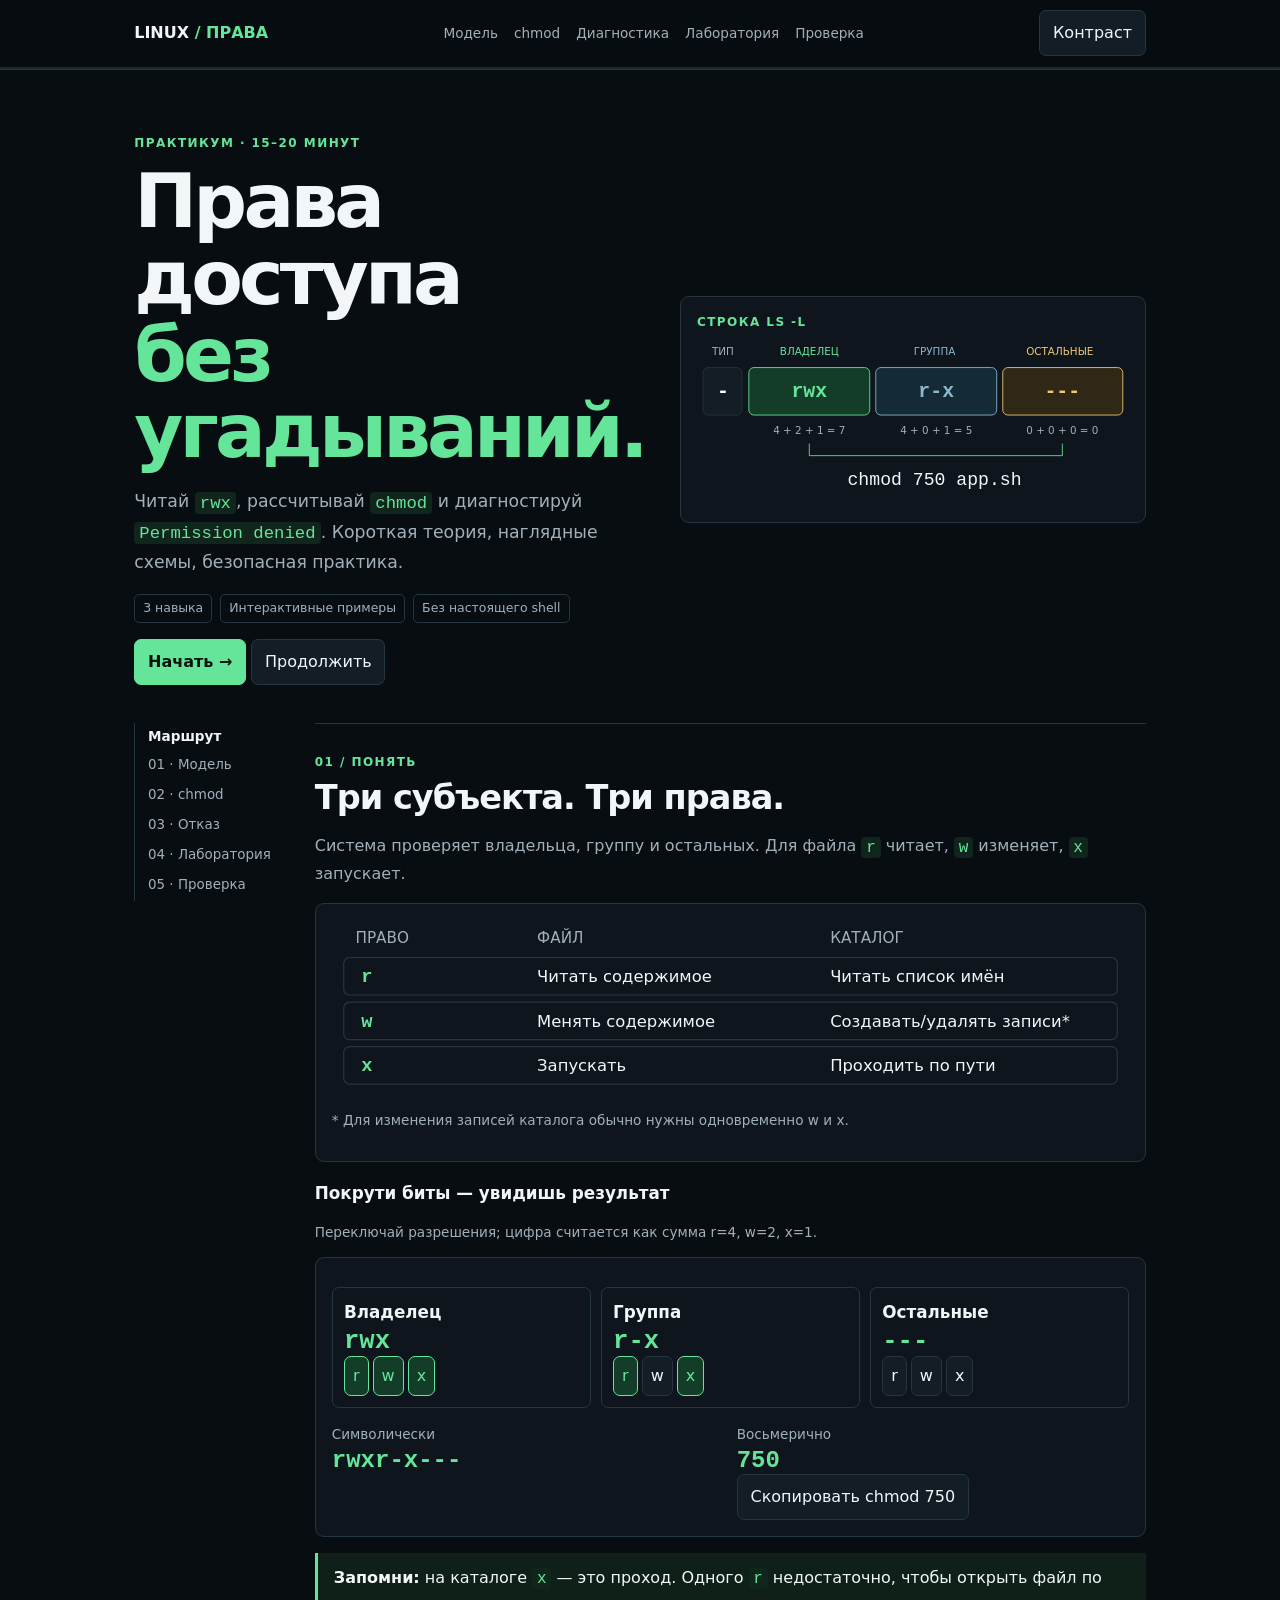
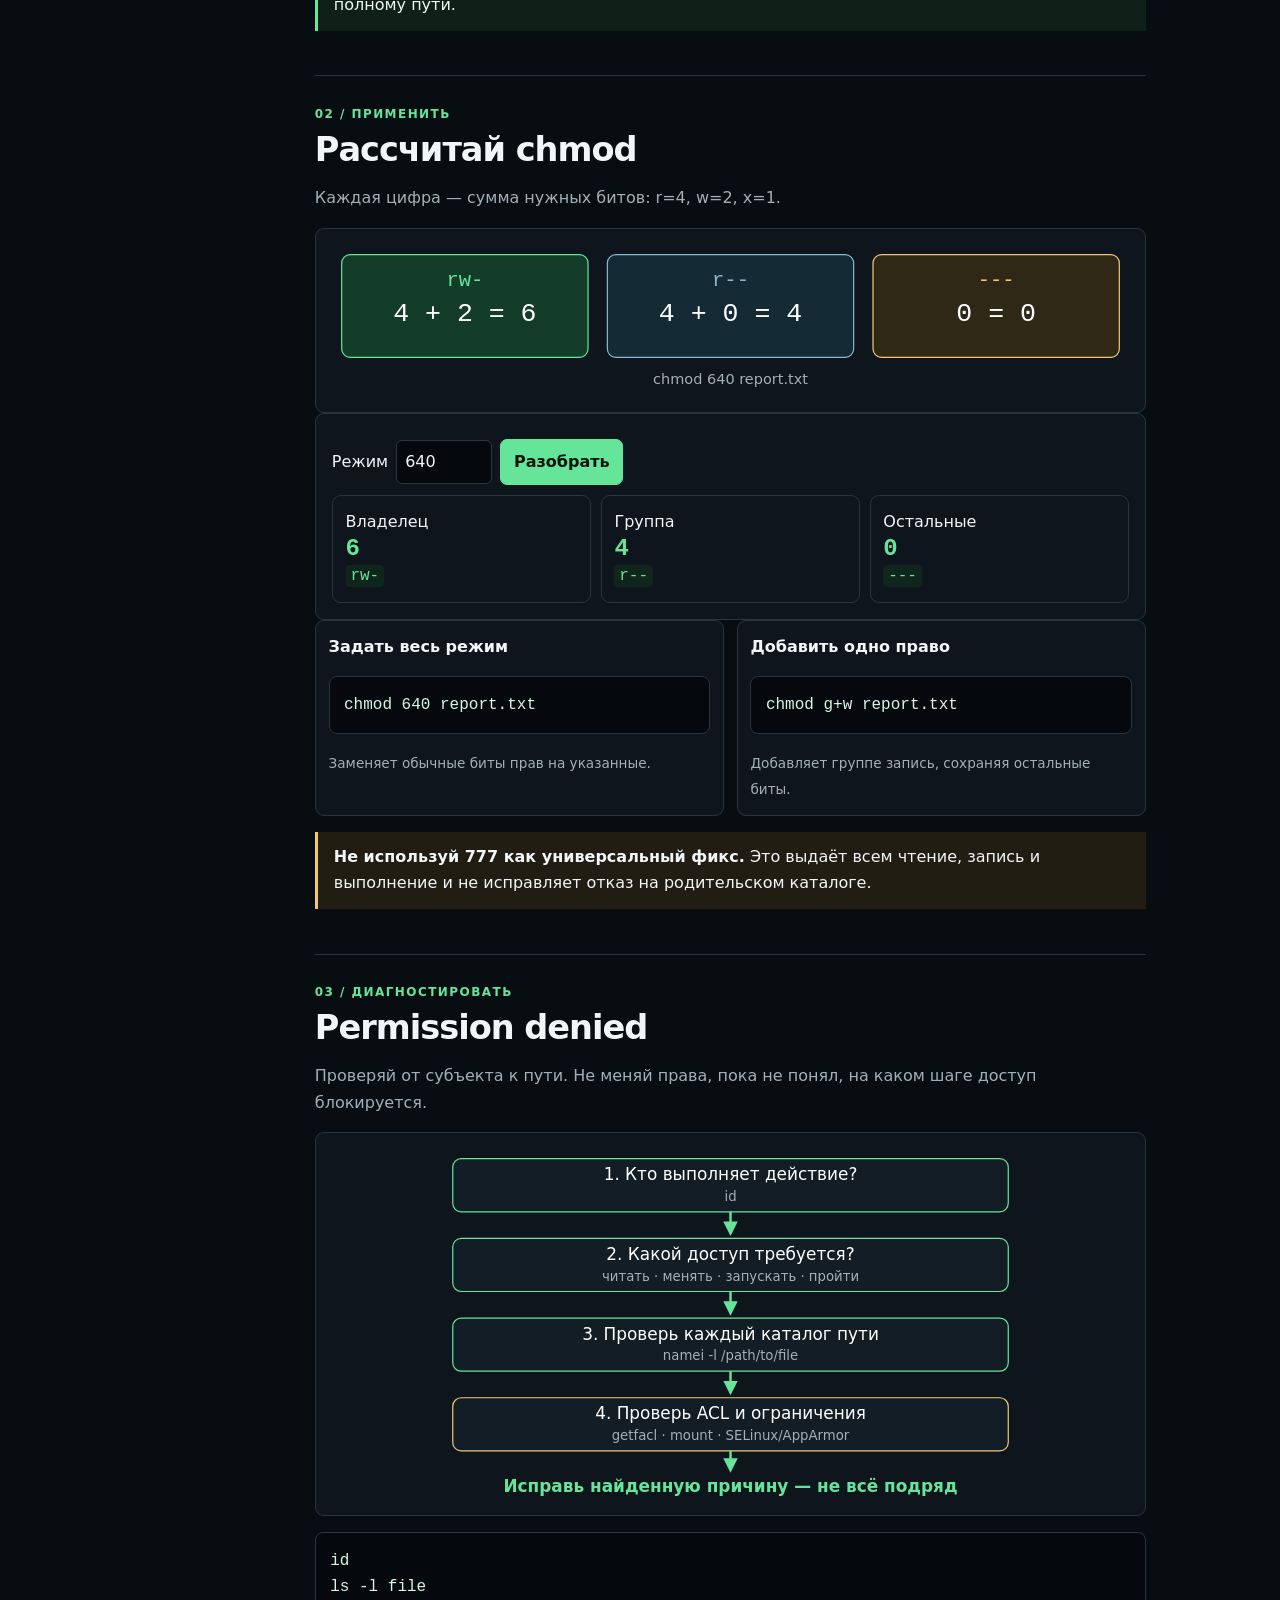
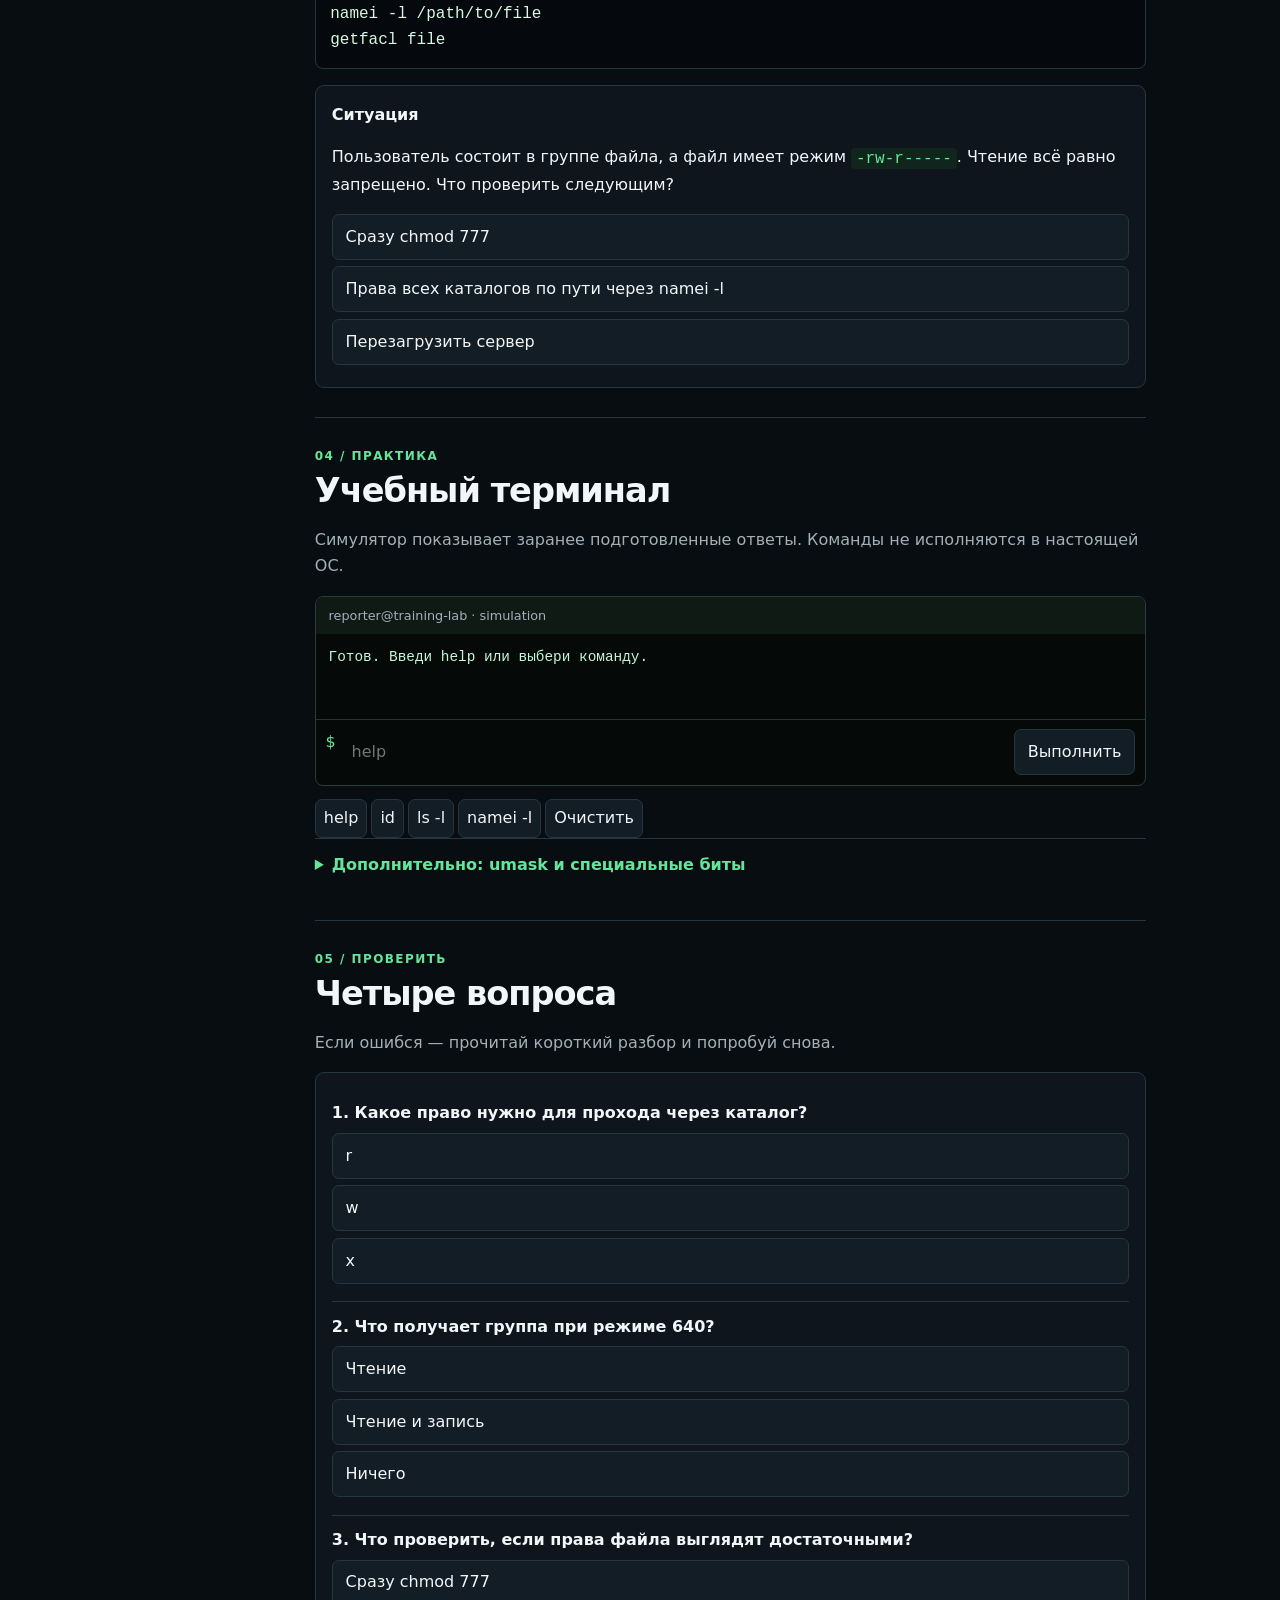
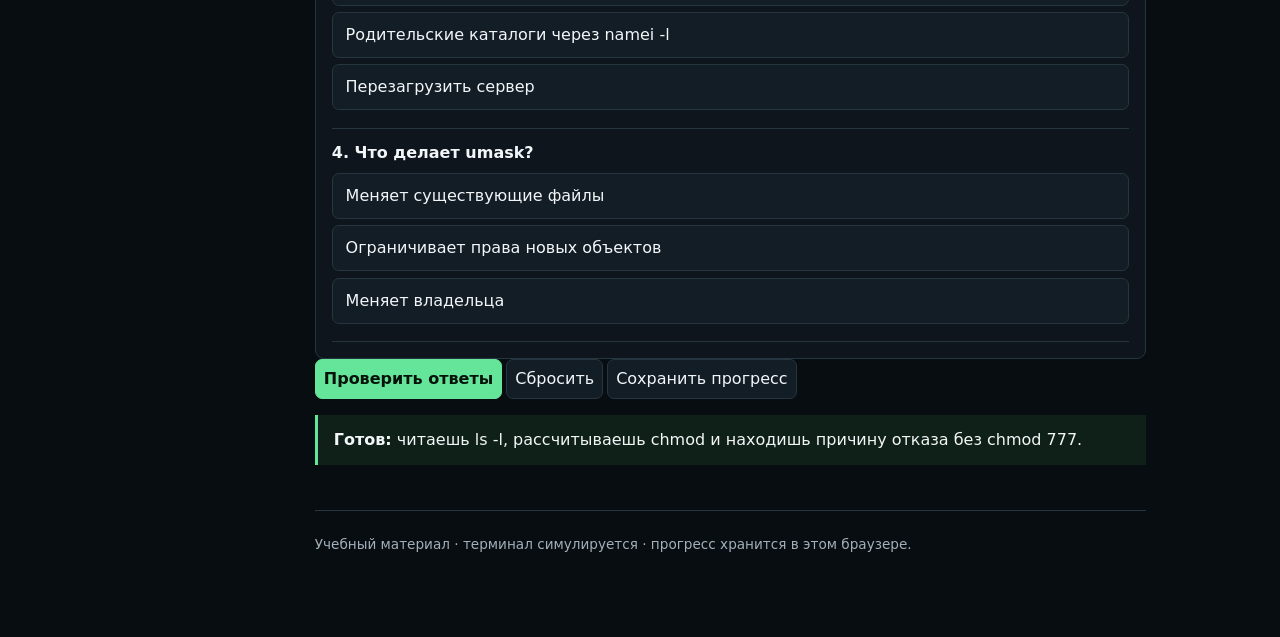
==== web-lessons/linux-permissions/index.html @ 39e47bc9 "Align quiz anchor with Pages workflow validation" ====
<!doctype html>
<html lang="ru"><head><meta charset="utf-8"><meta name="viewport" content="width=device-width,initial-scale=1"><meta name="theme-color" content="#080d12"><meta name="description" content="Короткий интерактивный практикум по правам доступа Linux."><title>Права доступа Linux — практикум</title>
<style>
:root{color-scheme:dark;--bg:#080d12;--panel:#0e151c;--panel2:#131d25;--line:#263640;--text:#f2f6f8;--muted:#a2b0b9;--green:#65e59a;--greenbg:#143d29;--blue:#8bb8ce;--amber:#f0c875;--red:#ff8b8b;--max:1050px}*{box-sizing:border-box}html{scroll-behavior:smooth;scroll-padding-top:75px}body{margin:0;background:var(--bg);color:var(--text);font:16px/1.65 system-ui,-apple-system,"Segoe UI",sans-serif}a{color:var(--green)}button,input{font:inherit}button{cursor:pointer;background:var(--panel2);border:1px solid var(--line);border-radius:7px;padding:.55rem .8rem;color:var(--text)}button:hover{border-color:var(--green)}button:focus-visible,a:focus-visible,input:focus-visible{outline:2px solid var(--green);outline-offset:3px}code,pre,.mono{font-family:ui-monospace,SFMono-Regular,Consolas,monospace}code{color:var(--green);background:#10251b;padding:.1em .3em;border-radius:4px}pre{overflow:auto;padding:.9rem;background:#05090d;border:1px solid var(--line);border-radius:8px;color:#d8f7e2}.wrap{max-width:var(--max);margin:auto;padding:0 1.2rem 4rem}header{position:sticky;top:0;z-index:5;background:#080d12ed;border-bottom:1px solid var(--line);backdrop-filter:blur(12px)}.bar{max-width:var(--max);margin:auto;padding:.65rem 1.2rem;display:flex;justify-content:space-between;align-items:center;gap:1rem}.brand{font-weight:800}.brand span,.label{color:var(--green)}nav{display:flex;gap:1rem;font-size:.85rem}nav a{text-decoration:none;color:var(--muted)}.progress{height:2px;background:#1b292f}.progress span{display:block;height:100%;width:0;background:var(--green)}.hero{padding:4rem 0 2.4rem;display:grid;grid-template-columns:1fr 1fr;gap:2.2rem;align-items:center}.label{font-size:.75rem;text-transform:uppercase;letter-spacing:.12em;font-weight:800}.hero h1{font-size:clamp(2.6rem,6vw,4.7rem);line-height:1.02;letter-spacing:-.05em;margin:.6rem 0 1rem}.hero p,.muted,.lead{color:var(--muted)}.hero p{font-size:1.08rem}.chips{display:flex;gap:.5rem;flex-wrap:wrap;margin:1rem 0}.chips span{font-size:.78rem;color:var(--muted);border:1px solid var(--line);padding:.2rem .5rem;border-radius:5px}.primary{background:var(--green);border-color:var(--green);color:#06120a;font-weight:800}.art,.panel,.tile,.visual{background:var(--panel);border:1px solid var(--line);border-radius:9px;padding:1rem}.art svg,.visual svg{width:100%;height:auto;display:block}.layout{display:grid;grid-template-columns:155px minmax(0,1fr);gap:1.6rem}.toc{position:sticky;top:75px;align-self:start;border-left:1px solid var(--line);padding-left:.8rem}.toc a{display:block;text-decoration:none;color:var(--muted);font-size:.84rem;padding:.25rem 0}.toc strong{font-size:.85rem}.section{padding:1.8rem 0;border-top:1px solid var(--line)}.section h2{font-size:clamp(1.55rem,3vw,2.1rem);line-height:1.15;letter-spacing:-.03em;margin:.35rem 0 .65rem}.section h3{font-size:1.05rem;margin:1.1rem 0 .35rem}.grid2{display:grid;grid-template-columns:1fr 1fr;gap:.8rem}.grid3{display:grid;grid-template-columns:repeat(3,1fr);gap:.6rem}.tile{padding:.8rem}.tile p{margin:.35rem 0}.small{font-size:.85rem}.callout{padding:.75rem 1rem;border-left:3px solid var(--green);background:#0e2017;margin:1rem 0}.warn{border-color:var(--amber);background:#211d12}.permgrid{display:grid;grid-template-columns:repeat(3,1fr);gap:.65rem;margin:.8rem 0}.permclass{padding:.7rem;border:1px solid var(--line);border-radius:7px}.permclass h3{margin:0}.bits{font:800 1.6rem ui-monospace,monospace;color:var(--green)}.toggles{display:flex;gap:.25rem}.toggles button{padding:.35rem .5rem}.toggles button[aria-pressed=true]{background:var(--greenbg);border-color:var(--green);color:var(--green)}.output{font:800 1.5rem ui-monospace,monospace;color:var(--green)}.field{display:flex;gap:.5rem;align-items:center;flex-wrap:wrap;margin:.6rem 0}input{background:#05090d;color:var(--text);border:1px solid var(--line);border-radius:6px;padding:.5rem;width:6rem}.term{background:#050907;border:1px solid #2a3c34;border-radius:8px;overflow:hidden;margin:.8rem 0}.termbar{background:#101a15;padding:.5rem .8rem;color:var(--muted);font-size:.8rem}.termout{padding:.8rem;min-height:85px;white-space:pre-wrap;overflow-wrap:anywhere;color:#c5f7d7;font: .9rem/1.6 ui-monospace,monospace}.termform{display:flex;gap:.5rem;padding:.6rem;border-top:1px solid #26372d}.termform span{color:var(--green)}.termform input{width:auto;flex:1;border:0;background:transparent}.choice{display:block;text-align:left;width:100%;margin:.4rem 0}.good{border-color:var(--green)!important;background:var(--greenbg)!important}.bad{border-color:var(--red)!important}.feedback{background:var(--panel2);padding:.65rem;margin-top:.5rem;border-radius:6px}.hidden{display:none!important}details{border-top:1px solid var(--line);padding:.8rem 0}summary{cursor:pointer;color:var(--green);font-weight:700}footer{border-top:1px solid var(--line);padding:1.4rem 0;color:var(--muted);font-size:.85rem}@media(max-width:740px){.hero{grid-template-columns:1fr;padding:2.5rem 0 1.5rem}.layout{grid-template-columns:1fr}.toc{position:static;display:flex;gap:.8rem;overflow:auto;border:1px solid var(--line);padding:.5rem;border-radius:6px}.toc strong{display:none}.toc a{white-space:nowrap}nav{display:none}}@media(max-width:480px){.wrap{padding:0 .85rem 3rem}.grid2,.grid3,.permgrid{grid-template-columns:1fr}.hero h1{font-size:2.7rem}.section{padding:1.3rem 0}}@media(prefers-reduced-motion:reduce){*{scroll-behavior:auto!important;transition:none!important}}@media print{body{background:white;color:#111}.bar,.toc,button,.termform{display:none!important}.layout{display:block}.hero{display:block}.art{display:none}.section{break-inside:avoid}}
</style></head><body>
<header><div class="bar"><div class="brand">LINUX <span>/ ПРАВА</span></div><nav><a href="#model">Модель</a><a href="#chmod">chmod</a><a href="#diagnosis">Диагностика</a><a href="#lab">Лаборатория</a><a href="#quiz">Проверка</a></nav><button id="themeBtn">Контраст</button></div><div class="progress"><span id="progressBar"></span></div></header>
<div class="wrap"><section class="hero"><div><div class="label">Практикум · 15–20 минут</div><h1>Права доступа<br><span style="color:var(--green)">без угадываний.</span></h1><p>Читай <code>rwx</code>, рассчитывай <code>chmod</code> и диагностируй <code>Permission denied</code>. Короткая теория, наглядные схемы, безопасная практика.</p><div class="chips"><span>3 навыка</span><span>Интерактивные примеры</span><span>Без настоящего shell</span></div><a href="#model"><button class="primary">Начать →</button></a> <button id="resumeBtn">Продолжить</button></div>
<div class="art"><div class="label">Строка ls -l</div><svg viewBox="0 0 500 200" role="img" aria-label="Структура прав rwx"><g font-size="12" text-anchor="middle"><text x="30" y="25" fill="#a2b0b9">ТИП</text><text x="130" y="25" fill="#65e59a">ВЛАДЕЛЕЦ</text><text x="275" y="25" fill="#8bb8ce">ГРУППА</text><text x="420" y="25" fill="#f0c875">ОСТАЛЬНЫЕ</text></g><g><rect x="7" y="40" width="45" height="55" rx="6" fill="#131d25" stroke="#263640"/><rect x="60" y="40" width="140" height="55" rx="6" fill="#143d29" stroke="#65e59a"/><rect x="207" y="40" width="140" height="55" rx="6" fill="#142a35" stroke="#8bb8ce"/><rect x="354" y="40" width="139" height="55" rx="6" fill="#302816" stroke="#f0c875"/></g><g font-family="monospace" font-size="23" font-weight="700" text-anchor="middle"><text x="30" y="74" fill="#fff">-</text><text x="130" y="74" fill="#65e59a">rwx</text><text x="277" y="74" fill="#8bb8ce">r-x</text><text x="423" y="74" fill="#f0c875">---</text></g><g fill="#a2b0b9" font-size="12" text-anchor="middle"><text x="130" y="117">4 + 2 + 1 = 7</text><text x="277" y="117">4 + 0 + 1 = 5</text><text x="423" y="117">0 + 0 + 0 = 0</text></g><path d="M130 128v14h293v-14" stroke="#65e59a" fill="none"/><text x="275" y="176" fill="#f2f6f8" text-anchor="middle" font-family="monospace" font-size="21">chmod 750 app.sh</text></svg></div></section>
<div class="layout"><aside class="toc"><strong>Маршрут</strong><a href="#model">01 · Модель</a><a href="#chmod">02 · chmod</a><a href="#diagnosis">03 · Отказ</a><a href="#lab">04 · Лаборатория</a><a href="#quiz">05 · Проверка</a></aside><main>
<section class="section" id="model"><div class="label">01 / Понять</div><h2>Три субъекта. Три права.</h2><p class="lead">Система проверяет владельца, группу и остальных. Для файла <code>r</code> читает, <code>w</code> изменяет, <code>x</code> запускает.</p>
<div class="visual"><svg viewBox="0 0 680 150" role="img" aria-label="r чтение, w запись, x выполнение"><g font-size="13" fill="#a2b0b9"><text x="20" y="20">ПРАВО</text><text x="175" y="20">ФАЙЛ</text><text x="425" y="20">КАТАЛОГ</text></g><g><rect x="10" y="32" width="660" height="32" rx="5" fill="#0e151c" stroke="#263640"/><rect x="10" y="70" width="660" height="32" rx="5" fill="#0e151c" stroke="#263640"/><rect x="10" y="108" width="660" height="32" rx="5" fill="#0e151c" stroke="#263640"/></g><g font-family="monospace" font-size="16" font-weight="700" fill="#65e59a"><text x="25" y="53">r</text><text x="25" y="91">w</text><text x="25" y="129">x</text></g><g fill="#f2f6f8" font-size="14"><text x="175" y="53">Читать содержимое</text><text x="175" y="91">Менять содержимое</text><text x="175" y="129">Запускать</text><text x="425" y="53">Читать список имён</text><text x="425" y="91">Создавать/удалять записи*</text><text x="425" y="129">Проходить по пути</text></g></svg><p class="small muted">* Для изменения записей каталога обычно нужны одновременно w и x.</p></div>
<h3>Покрути биты — увидишь результат</h3><p class="small muted">Переключай разрешения; цифра считается как сумма r=4, w=2, x=1.</p>
<div class="panel"><div class="permgrid" id="permEditor"><div class="permclass" data-class="u"><h3>Владелец</h3><div class="bits" id="bits-u">rwx</div><div class="toggles"><button data-bit="r" aria-pressed="true">r</button><button data-bit="w" aria-pressed="true">w</button><button data-bit="x" aria-pressed="true">x</button></div></div><div class="permclass" data-class="g"><h3>Группа</h3><div class="bits" id="bits-g">r-x</div><div class="toggles"><button data-bit="r" aria-pressed="true">r</button><button data-bit="w" aria-pressed="false">w</button><button data-bit="x" aria-pressed="true">x</button></div></div><div class="permclass" data-class="o"><h3>Остальные</h3><div class="bits" id="bits-o">---</div><div class="toggles"><button data-bit="r" aria-pressed="false">r</button><button data-bit="w" aria-pressed="false">w</button><button data-bit="x" aria-pressed="false">x</button></div></div></div><div class="grid2"><div><span class="muted small">Символически</span><div id="symbolic" class="output">rwxr-x---</div></div><div><span class="muted small">Восьмерично</span><div id="octal" class="output">750</div><button id="copyChmod">Скопировать chmod 750</button></div></div></div>
<div class="callout"><strong>Запомни:</strong> на каталоге <code>x</code> — это проход. Одного <code>r</code> недостаточно, чтобы открыть файл по полному пути.</div></section>
<section class="section" id="chmod"><div class="label">02 / Применить</div><h2>Рассчитай chmod</h2><p class="lead">Каждая цифра — сумма нужных битов: r=4, w=2, x=1.</p><div class="visual"><svg viewBox="0 0 660 125" role="img" aria-label="Сумма битов для режима 640"><g text-anchor="middle" font-family="monospace"><rect x="8" y="8" width="204" height="85" rx="7" fill="#143d29" stroke="#65e59a"/><rect x="228" y="8" width="204" height="85" rx="7" fill="#142a35" stroke="#8bb8ce"/><rect x="448" y="8" width="204" height="85" rx="7" fill="#302816" stroke="#f0c875"/><g fill="#65e59a" font-size="17"><text x="110" y="34">rw-</text><text x="110" y="63" fill="#fff" font-size="22">4 + 2 = 6</text></g><g fill="#8bb8ce" font-size="17"><text x="330" y="34">r--</text><text x="330" y="63" fill="#fff" font-size="22">4 + 0 = 4</text></g><g fill="#f0c875" font-size="17"><text x="550" y="34">---</text><text x="550" y="63" fill="#fff" font-size="22">0 = 0</text></g></g><text x="330" y="115" fill="#a2b0b9" text-anchor="middle" font-size="12">chmod 640 report.txt</text></svg></div><div class="panel"><div class="field"><label for="modeInput">Режим</label><input id="modeInput" value="640" inputmode="numeric" maxlength="3"><button id="modeCalc" class="primary">Разобрать</button></div><div id="modeResult" aria-live="polite"><div class="grid3"><div class="tile">Владелец <div class="output">6</div><code>rw-</code></div><div class="tile">Группа <div class="output">4</div><code>r--</code></div><div class="tile">Остальные <div class="output">0</div><code>---</code></div></div></div></div><div class="grid2"><div class="tile"><strong>Задать весь режим</strong><pre>chmod 640 report.txt</pre><span class="small muted">Заменяет обычные биты прав на указанные.</span></div><div class="tile"><strong>Добавить одно право</strong><pre>chmod g+w report.txt</pre><span class="small muted">Добавляет группе запись, сохраняя остальные биты.</span></div></div><div class="callout warn"><strong>Не используй 777 как универсальный фикс.</strong> Это выдаёт всем чтение, запись и выполнение и не исправляет отказ на родительском каталоге.</div></section>
<section class="section" id="diagnosis"><div class="label">03 / Диагностировать</div><h2>Permission denied</h2><p class="lead">Проверяй от субъекта к пути. Не меняй права, пока не понял, на каком шаге доступ блокируется.</p><div class="visual"><svg viewBox="0 0 660 290" role="img" aria-label="Четыре шага диагностики"><defs><marker id="arr" markerWidth="7" markerHeight="7" refX="5" refY="3" orient="auto"><path d="M0 0L6 3L0 6" fill="#65e59a"/></marker></defs><g font-size="14" text-anchor="middle"><rect x="100" y="8" width="460" height="44" rx="7" fill="#131d25" stroke="#65e59a"/><text x="330" y="26" fill="#fff">1. Кто выполняет действие?</text><text x="330" y="43" fill="#a2b0b9" font-size="11">id</text><path d="M330 52v18" stroke="#65e59a" stroke-width="2" marker-end="url(#arr)"/><rect x="100" y="74" width="460" height="44" rx="7" fill="#131d25" stroke="#65e59a"/><text x="330" y="92" fill="#fff">2. Какой доступ требуется?</text><text x="330" y="109" fill="#a2b0b9" font-size="11">читать · менять · запускать · пройти</text><path d="M330 118v18" stroke="#65e59a" stroke-width="2" marker-end="url(#arr)"/><rect x="100" y="140" width="460" height="44" rx="7" fill="#131d25" stroke="#65e59a"/><text x="330" y="158" fill="#fff">3. Проверь каждый каталог пути</text><text x="330" y="175" fill="#a2b0b9" font-size="11">namei -l /path/to/file</text><path d="M330 184v18" stroke="#65e59a" stroke-width="2" marker-end="url(#arr)"/><rect x="100" y="206" width="460" height="44" rx="7" fill="#131d25" stroke="#f0c875"/><text x="330" y="224" fill="#fff">4. Проверь ACL и ограничения</text><text x="330" y="241" fill="#a2b0b9" font-size="11">getfacl · mount · SELinux/AppArmor</text><path d="M330 250v16" stroke="#65e59a" stroke-width="2" marker-end="url(#arr)"/><text x="330" y="284" fill="#65e59a" font-weight="700">Исправь найденную причину — не всё подряд</text></g></svg></div><pre>id
ls -l file
namei -l /path/to/file
getfacl file</pre><div class="panel" id="diagQuiz"><strong>Ситуация</strong><p>Пользователь состоит в группе файла, а файл имеет режим <code>-rw-r-----</code>. Чтение всё равно запрещено. Что проверить следующим?</p><button class="choice" data-answer="a">Сразу chmod 777</button><button class="choice" data-answer="b">Права всех каталогов по пути через namei -l</button><button class="choice" data-answer="c">Перезагрузить сервер</button><div id="diagFeedback" class="feedback hidden" aria-live="polite"></div></div></section>
<section class="section" id="lab"><div class="label">04 / Практика</div><h2>Учебный терминал</h2><p class="lead">Симулятор показывает заранее подготовленные ответы. Команды не исполняются в настоящей ОС.</p><div class="term"><div class="termbar">reporter@training-lab · simulation</div><div id="termOut" class="termout" aria-live="polite">Готов. Введи help или выбери команду.</div><form id="termForm" class="termform"><span>$</span><input id="termInput" autocomplete="off" spellcheck="false" aria-label="Команда симулятора" placeholder="help"><button type="submit">Выполнить</button></form></div><div class="toggles"><button class="termPreset" data-cmd="help">help</button><button class="termPreset" data-cmd="id">id</button><button class="termPreset" data-cmd="ls -l report.txt">ls -l</button><button class="termPreset" data-cmd="namei -l /srv/app/config.env">namei -l</button><button id="termClear">Очистить</button></div>
<details><summary>Дополнительно: umask и специальные биты</summary><p class="muted small">Этот блок можно пропустить при первом проходе.</p><div class="grid2"><div class="tile"><strong>Общий каталог</strong><p class="small muted">SGID помогает наследовать группу; sticky bit ограничивает удаление чужих записей.</p><pre>chmod 2775 shared/
chmod +t shared/</pre></div><div class="tile"><strong>Калькулятор umask</strong><p class="small muted">Маска ограничивает права новых объектов, а не меняет существующие.</p><div class="field"><label for="umaskInput">Маска</label><input id="umaskInput" value="027" maxlength="3"><button id="umaskCalc">Посчитать</button></div><div id="umaskOut" class="small"></div></div></div></details></section>
<section class="section" id="quiz"><div class="label">05 / Проверить</div><h2>Четыре вопроса</h2><p class="lead">Если ошибся — прочитай короткий разбор и попробуй снова.</p><div id="quizBox" class="panel"></div><div class="toggles"><button id="quizCheck" class="primary">Проверить ответы</button><button id="quizReset">Сбросить</button><button id="saveProgress">Сохранить прогресс</button></div><p id="quizResult" aria-live="polite" class="muted"></p><p id="saveStatus" aria-live="polite" class="small muted"></p><div class="callout"><strong>Готов:</strong> читаешь ls -l, рассчитываешь chmod и находишь причину отказа без chmod 777.</div></section>
<footer>Учебный материал · терминал симулируется · прогресс хранится в этом браузере.</footer></main></div></div>
<script>
(()=>{"use strict";const $=id=>document.getElementById(id);const groups={u:{r:true,w:true,x:true},g:{r:true,w:false,x:true},o:{r:false,w:false,x:false}},weights={r:4,w:2,x:1};
function renderPerm(){let sym="",oct="";for(const k of ["u","g","o"]){let n=0,s="";for(const b of ["r","w","x"]){const on=groups[k][b];s+=on?b:"-";if(on)n+=weights[b]}sym+=s;oct+=n;$("bits-"+k).textContent=s;document.querySelectorAll('[data-class="'+k+'"] button').forEach(b=>b.setAttribute("aria-pressed",String(groups[k][b.dataset.bit])))}$("symbolic").textContent=sym;$("octal").textContent=oct;$("copyChmod").textContent="Скопировать chmod "+oct}
$("permEditor").addEventListener("click",e=>{const b=e.target.closest("button[data-bit]");if(!b)return;groups[b.closest("[data-class]").dataset.class][b.dataset.bit]=!groups[b.closest("[data-class]").dataset.class][b.dataset.bit];renderPerm()});
$("copyChmod").addEventListener("click",async()=>{const t="chmod "+$("octal").textContent+" app.sh";try{await navigator.clipboard.writeText(t);$("copyChmod").textContent="Скопировано"}catch(e){$("copyChmod").textContent=t}});
function calcMode(){const s=$("modeInput").value.trim();if(!/^[0-7]{3}$/.test(s)){$("modeResult").textContent="Введи три цифры от 0 до 7.";return}const names=["Владелец","Группа","Остальные"],letters=["r","w","x"];const vals=s.split("").map((c,i)=>({name:names[i],n:+c,s:letters.map((b,j)=>(+c&[4,2,1][j])?b:"-").join("")}));$("modeResult").innerHTML='<div class="grid3">'+vals.map(v=>'<div class="tile">'+v.name+'<div class="output">'+v.n+'</div><code>'+v.s+'</code></div>').join("")+'</div><p class="muted small">'+s+' → '+vals.map(v=>v.s).join("")+'</p>'}
$("modeCalc").addEventListener("click",calcMode);$("modeInput").addEventListener("keydown",e=>{if(e.key==="Enter")calcMode()});
$("diagQuiz").addEventListener("click",e=>{const b=e.target.closest("button[data-answer]");if(!b)return;const ok=b.dataset.answer==="b";$("diagFeedback").classList.remove("hidden");$("diagFeedback").textContent=ok?"Верно: проверь каждый компонент пути с namei -l, затем ACL и дополнительные ограничения.":"Не меняй права наугад. Сначала найди каталог, где нет права прохода x.";document.querySelectorAll("#diagQuiz button").forEach(x=>x.classList.remove("good","bad"));b.classList.add(ok?"good":"bad")});
const term={help:"Команды: id · ls -l report.txt · namei -l /srv/app/config.env · getfacl report.txt · chmod MODE FILE\nВсе команды симулируются.",id:"uid=1002(reporter) gid=1002(reporter) groups=1002(reporter),1200(app)","ls -l report.txt":"-rw-r----- 1 deploy app 1842 Oct 21 09:20 report.txt","getfacl report.txt":"# owner: deploy\n# group: app\nuser::rw-\ngroup::r--\nother::---","namei -l /srv/app/config.env":"f: /srv/app/config.env\ndrwxr-xr-x root root /\ndrwxr-xr-x root root srv\ndrwxr-x--- deploy app app\ndrwxr-x--- deploy app config\n-rw-r----- deploy app config.env\n\nПроверь право x на каждом каталоге пути."};
function runTerm(c){c=c.trim();if(!c)return;if(c==="clear"){$("termOut").textContent="";return}let out=term[c];if(!out){const m=c.match(/^chmod\s+([0-7]{3}|[ugoa]*[+=-][rwxXst]+)\s+([\w./-]+)$/);out=m?"Учебное объяснение: chmod "+m[1]+" "+m[2]+"\nИзменение не выполнено. Проверь субъект и необходимые биты.":"Команда не поддерживается. Введи help. Ничего не выполнено."}$("termOut").textContent+="\n$ "+c+"\n"+out;$("termOut").scrollTop=$("termOut").scrollHeight}
$("termForm").addEventListener("submit",e=>{e.preventDefault();runTerm($("termInput").value);$("termInput").value=""});document.querySelectorAll(".termPreset").forEach(b=>b.addEventListener("click",()=>runTerm(b.dataset.cmd)));$("termClear").addEventListener("click",()=>$("termOut").textContent="Терминал очищен.");
function umaskCalc(){const s=$("umaskInput").value.trim();if(!/^[0-7]{1,3}$/.test(s)){$("umaskOut").textContent="Пример маски: 027";return}const m=parseInt(s,8),apply=n=>(n&(~m&511)).toString(8).padStart(3,"0");$("umaskOut").innerHTML='Файл: <code>'+apply(420)+'</code><br>Каталог: <code>'+apply(511)+'</code>'}$("umaskCalc").addEventListener("click",umaskCalc);umaskCalc();
const qs=[{q:"Какое право нужно для прохода через каталог?",o:["r","w","x"],a:2,why:"x на каталоге разрешает поиск/проход по имени."},{q:"Что получает группа при режиме 640?",o:["Чтение","Чтение и запись","Ничего"],a:0,why:"640 означает rw- для владельца, r-- для группы, --- для остальных."},{q:"Что проверить, если права файла выглядят достаточными?",o:["Сразу chmod 777","Родительские каталоги через namei -l","Перезагрузить сервер"],a:1,why:"На каждом каталоге пути нужен x."},{q:"Что делает umask?",o:["Меняет существующие файлы","Ограничивает права новых объектов","Меняет владельца"],a:1,why:"umask убирает биты из запрошенного режима при создании."}];let answers={};
function renderQuiz(){answers={};$("quizBox").innerHTML=qs.map((q,i)=>'<div style="padding:.7rem 0;border-bottom:1px solid var(--line)" id="q'+i+'"><strong>'+(i+1)+'. '+q.q+'</strong>'+q.o.map((v,j)=>'<button class="choice" data-q="'+i+'" data-a="'+j+'">'+v+'</button>').join("")+'<div class="feedback hidden" id="f'+i+'"></div></div>').join("");$("quizResult").textContent=""}
$("quizBox").addEventListener("click",e=>{const b=e.target.closest("button[data-q]");if(!b)return;answers[+b.dataset.q]=+b.dataset.a;$("q"+b.dataset.q).querySelectorAll("button").forEach(x=>x.setAttribute("aria-pressed",String(x===b)))});
$("quizCheck").addEventListener("click",()=>{let score=0;qs.forEach((q,i)=>{const ok=answers[i]===q.a;if(ok)score++;$("f"+i).classList.remove("hidden");$("f"+i).textContent=(ok?"Верно. ":"Разбор. ")+q.why;$("q"+i).querySelectorAll("button").forEach((b,j)=>{b.classList.toggle("good",j===q.a);b.classList.toggle("bad",answers[i]===j&&j!==q.a)})});$("quizResult").textContent="Результат: "+score+" из "+qs.length+". "+(score===qs.length?"Основа усвоена.":"Разбери ошибки и повтори.") ;try{localStorage.setItem("linuxPermQuiz",JSON.stringify(answers))}catch(e){}});
$("quizReset").addEventListener("click",renderQuiz);$("themeBtn").addEventListener("click",()=>{document.body.classList.toggle("contrast");$("themeBtn").textContent=document.body.classList.contains("contrast")?"Обычный контраст":"Контраст"});
$("resumeBtn").addEventListener("click",()=>{try{window.scrollTo({top:+localStorage.getItem("linuxPermScroll")||0,behavior:"smooth"})}catch(e){location.hash="model"}});
$("saveProgress").addEventListener("click",()=>{try{localStorage.setItem("linuxPermScroll",String(scrollY));$("saveStatus").textContent="Позиция и ответы сохранены в этом браузере."}catch(e){$("saveStatus").textContent="Локальное хранилище недоступно."}});
window.addEventListener("scroll",()=>{const m=document.documentElement.scrollHeight-innerHeight;$("progressBar").style.width=(m>0?scrollY/m*100:0)+"%";try{localStorage.setItem("linuxPermScroll",String(scrollY))}catch(e){}},{passive:true});
renderPerm();renderQuiz();try{const s=JSON.parse(localStorage.getItem("linuxPermQuiz")||"null");if(s)Object.entries(s).forEach(([i,a])=>{answers[i]=a;const b=$("q"+i+' button[data-a="'+a+'"]');if(b)b.setAttribute("aria-pressed","true")})}catch(e){}
})();
</script><style>body.contrast{--bg:#020506;--panel:#080d10;--panel2:#0b1318;--line:#40535b;--text:#fff;--muted:#d0dadd;--green:#8bffb1}</style></body></html>
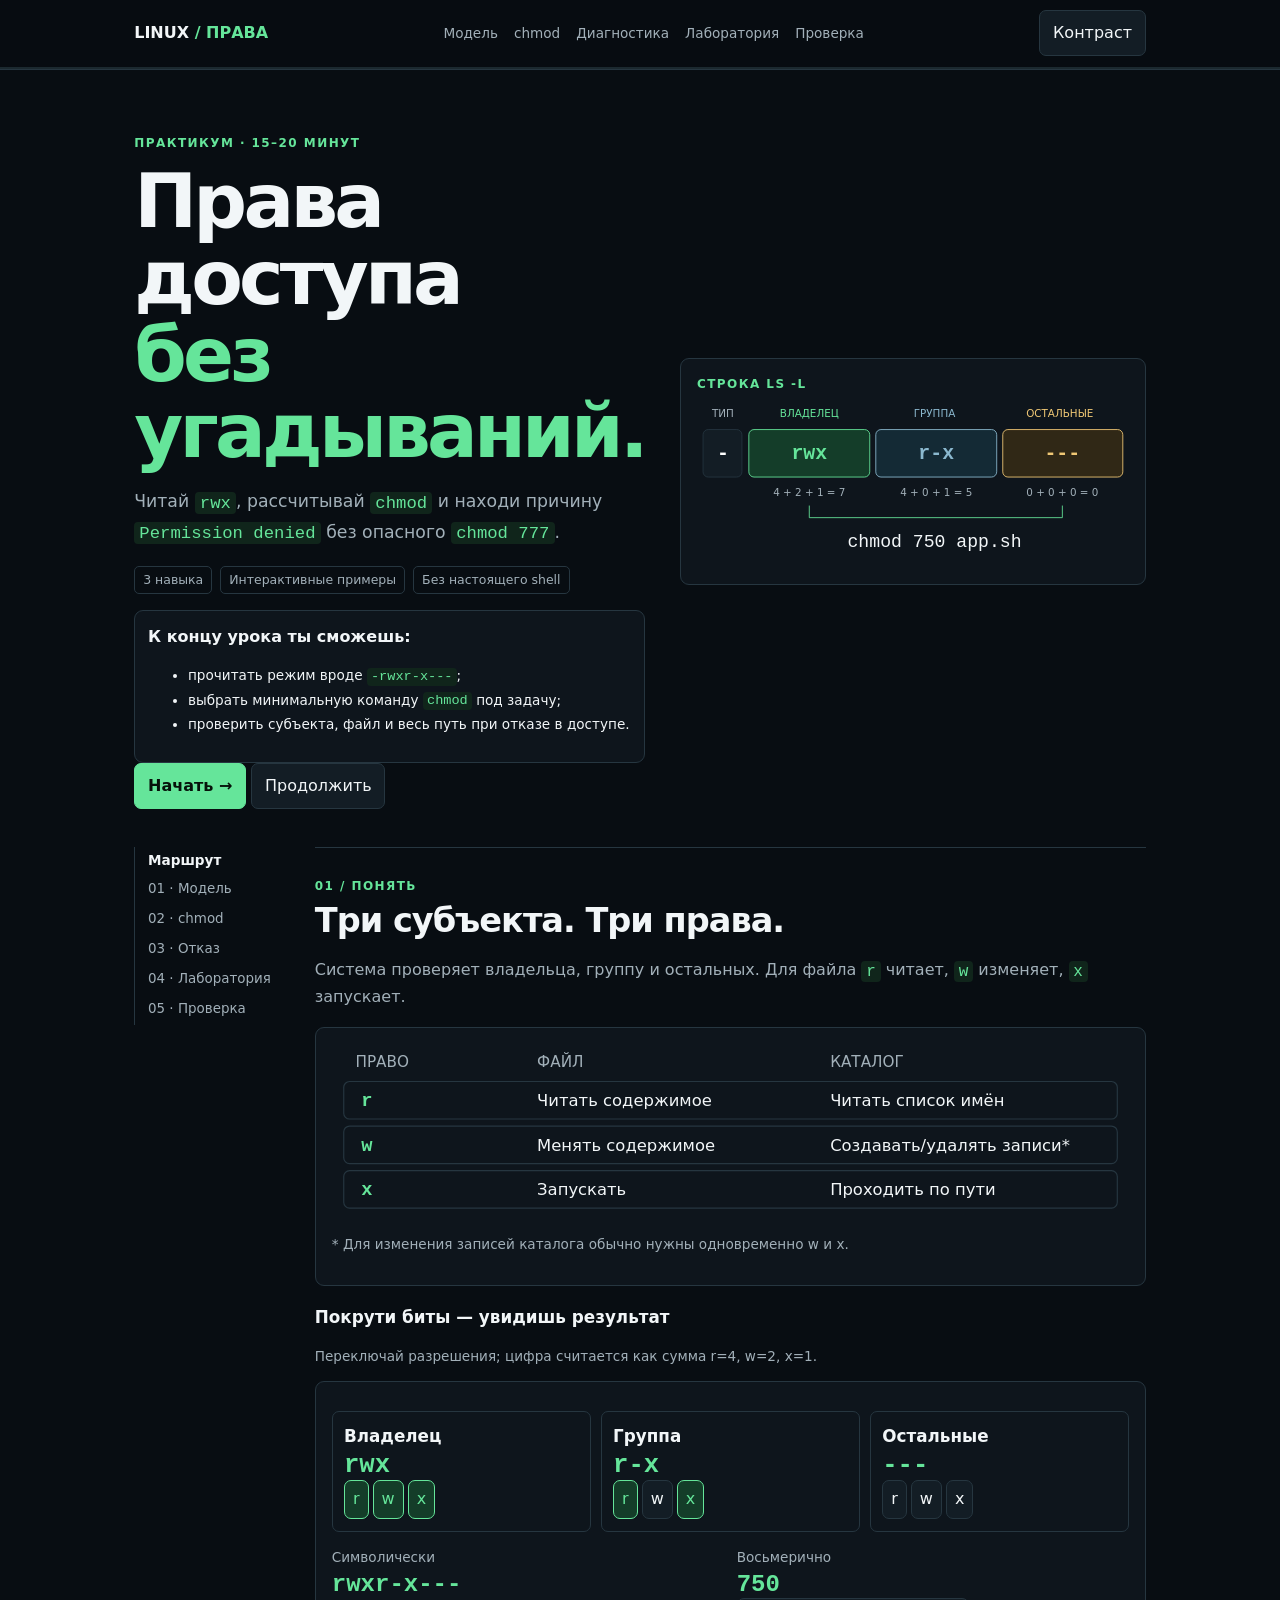
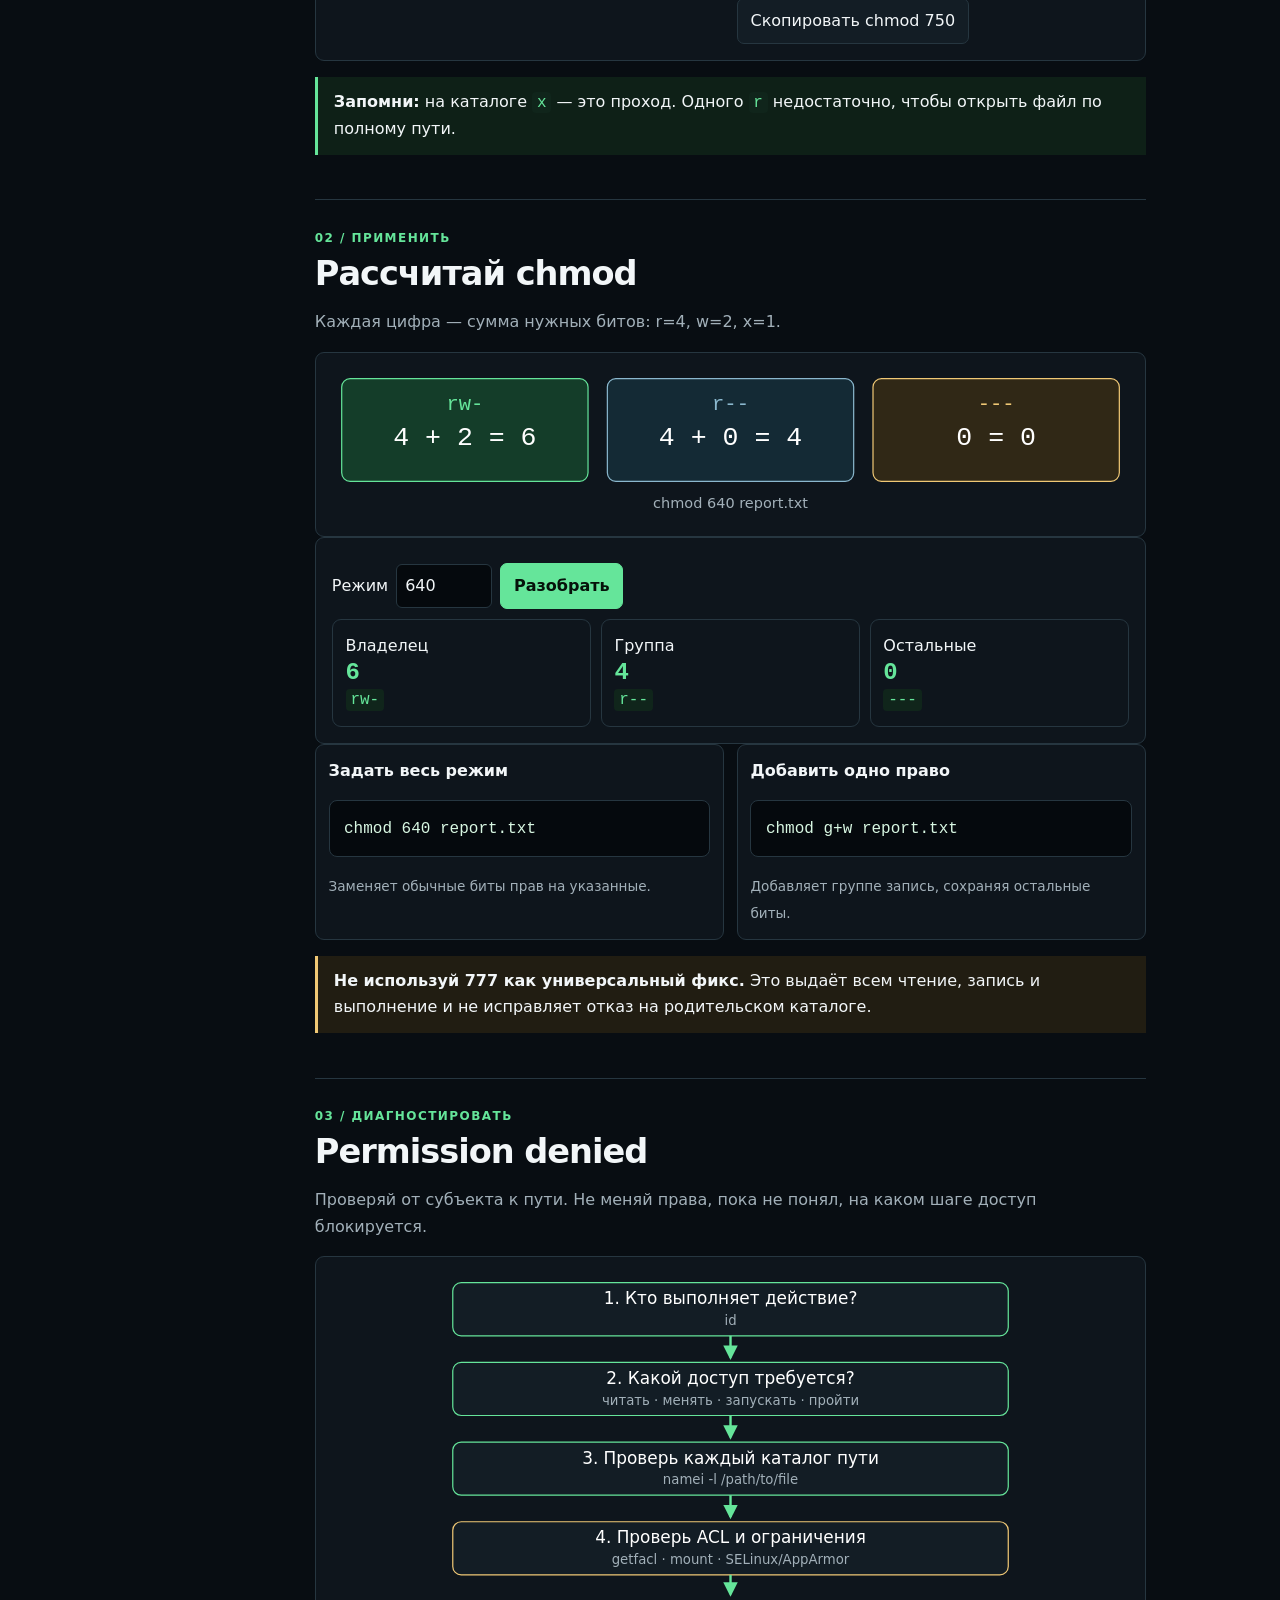
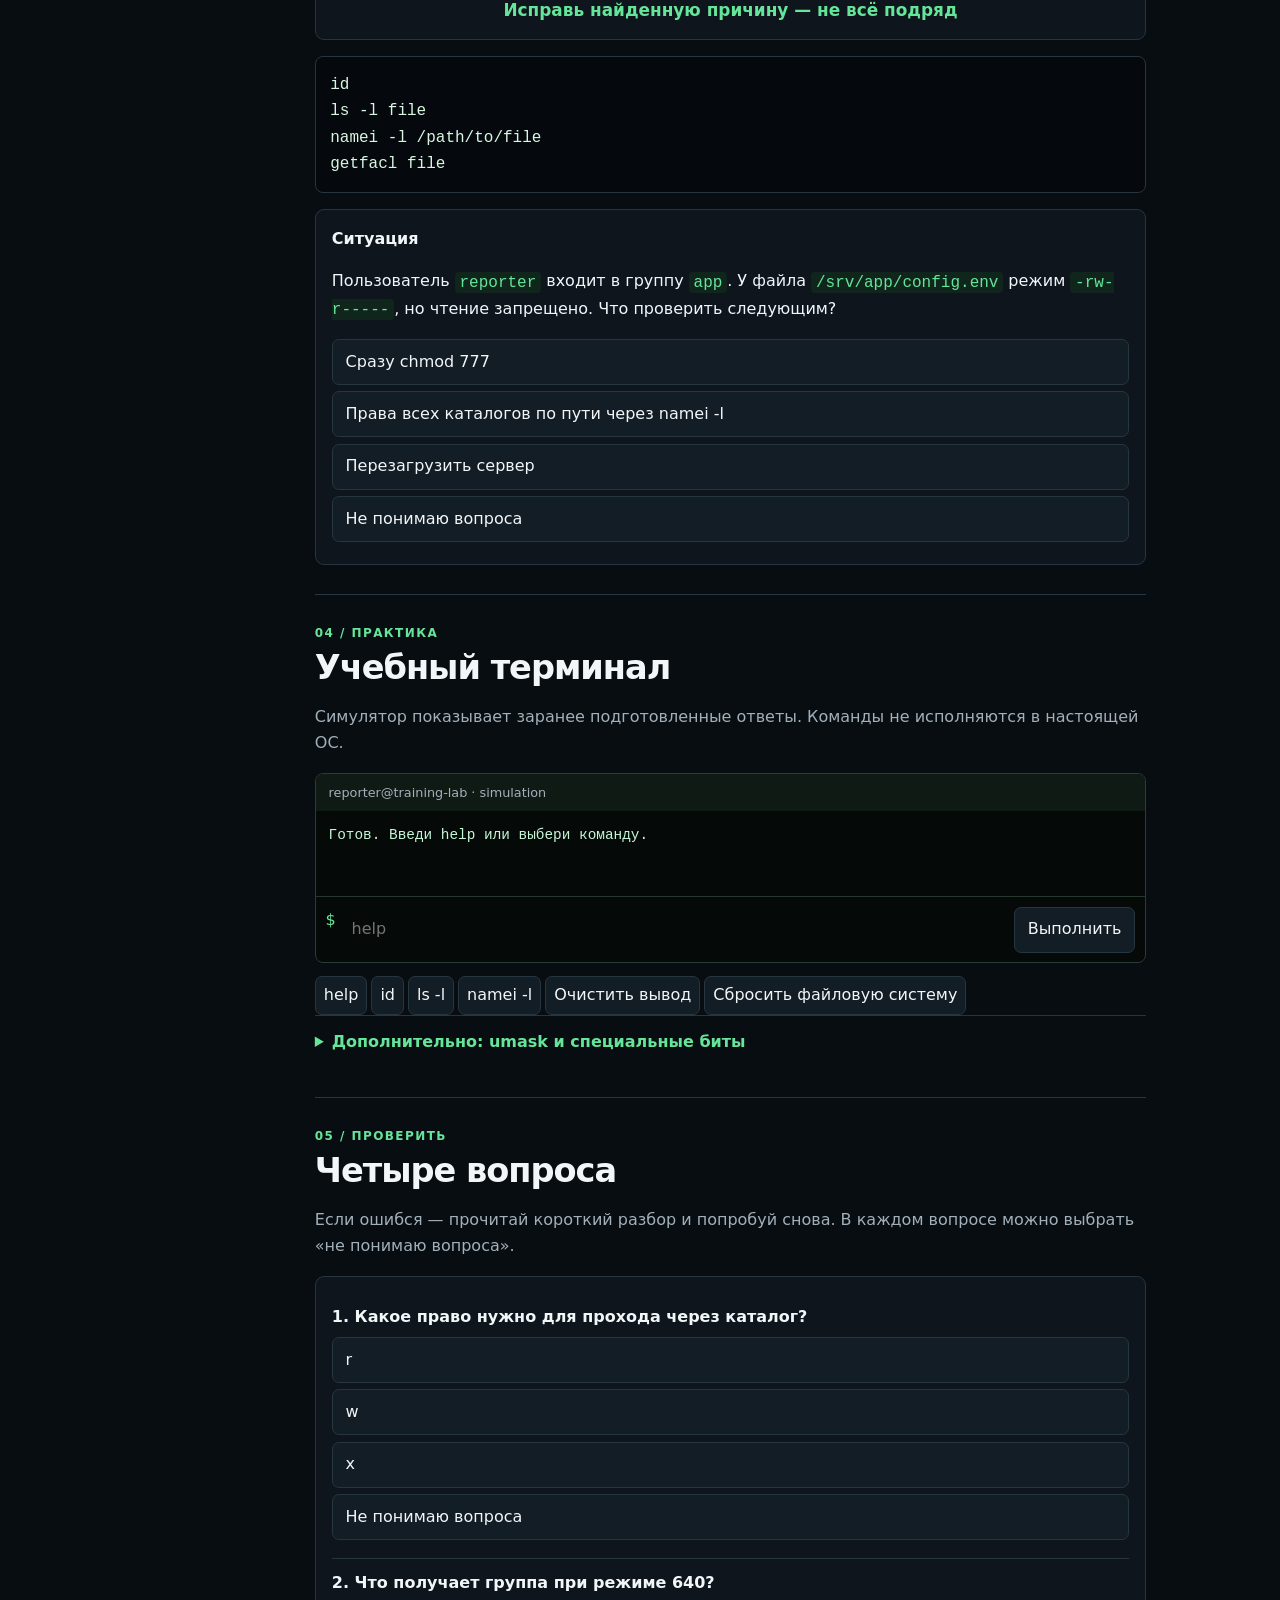
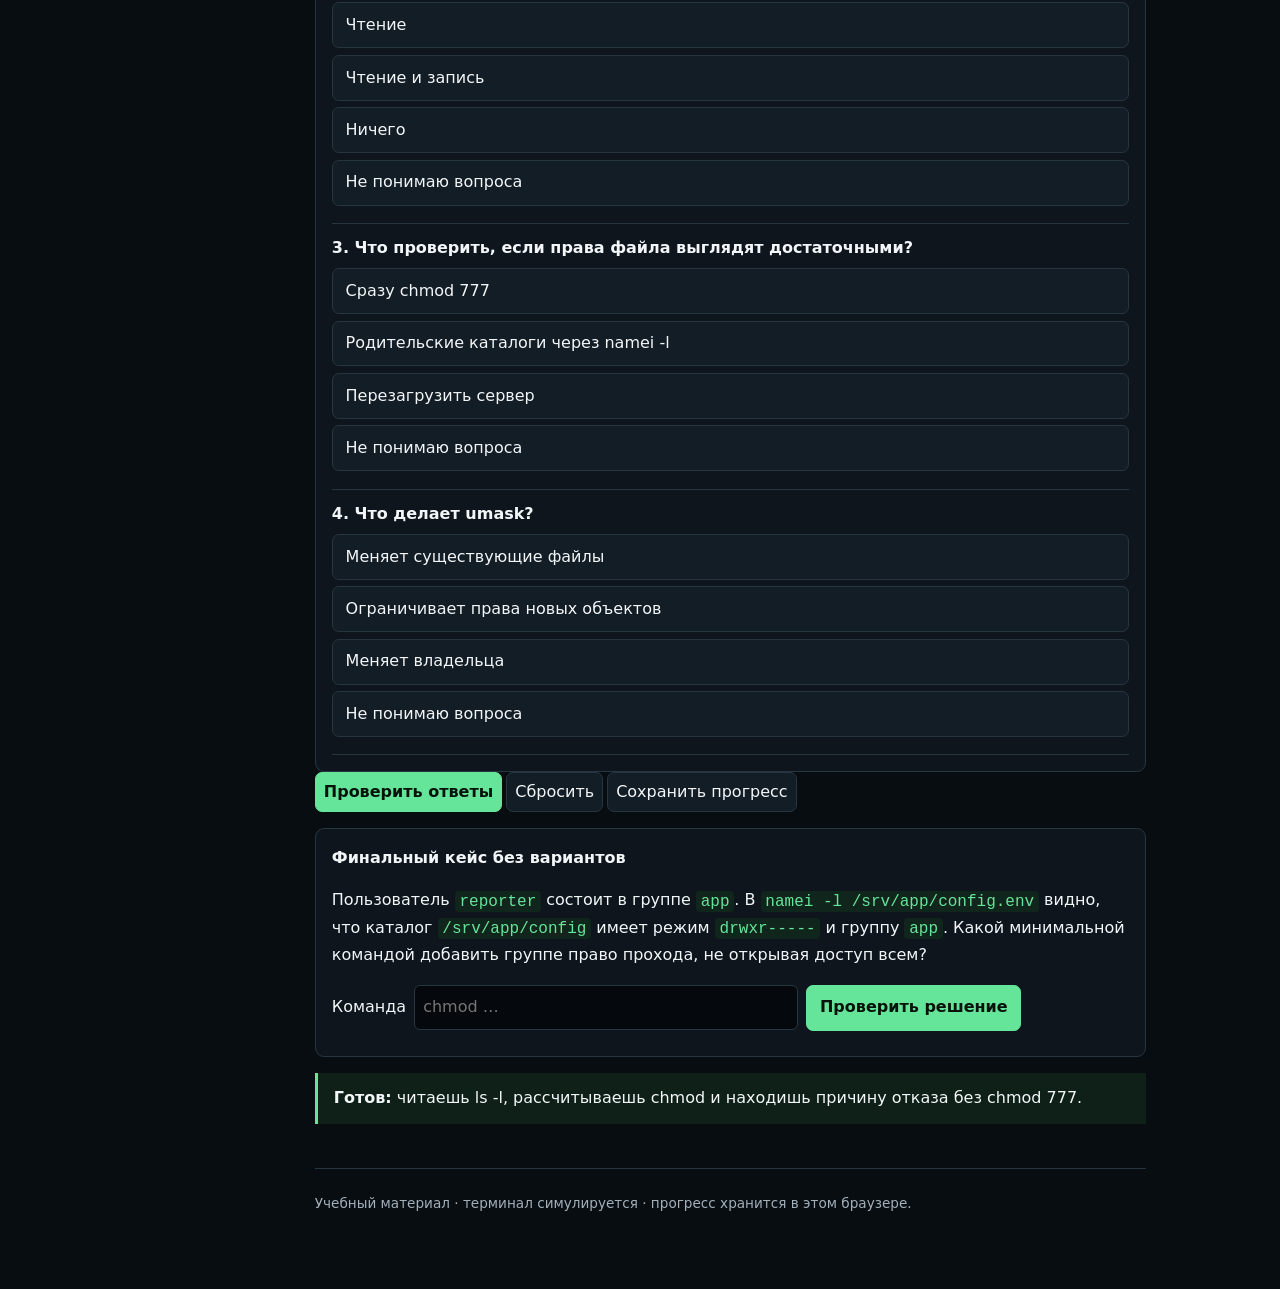
==== commit b7edb4d5: "Improve Linux permissions lesson outcomes and exercises" ====
--- a/web-lessons/linux-permissions/index.html
+++ b/web-lessons/linux-permissions/index.html
@@ -4,7 +4,7 @@
 :root{color-scheme:dark;--bg:#080d12;--panel:#0e151c;--panel2:#131d25;--line:#263640;--text:#f2f6f8;--muted:#a2b0b9;--green:#65e59a;--greenbg:#143d29;--blue:#8bb8ce;--amber:#f0c875;--red:#ff8b8b;--max:1050px}*{box-sizing:border-box}html{scroll-behavior:smooth;scroll-padding-top:75px}body{margin:0;background:var(--bg);color:var(--text);font:16px/1.65 system-ui,-apple-system,"Segoe UI",sans-serif}a{color:var(--green)}button,input{font:inherit}button{cursor:pointer;background:var(--panel2);border:1px solid var(--line);border-radius:7px;padding:.55rem .8rem;color:var(--text)}button:hover{border-color:var(--green)}button:focus-visible,a:focus-visible,input:focus-visible{outline:2px solid var(--green);outline-offset:3px}code,pre,.mono{font-family:ui-monospace,SFMono-Regular,Consolas,monospace}code{color:var(--green);background:#10251b;padding:.1em .3em;border-radius:4px}pre{overflow:auto;padding:.9rem;background:#05090d;border:1px solid var(--line);border-radius:8px;color:#d8f7e2}.wrap{max-width:var(--max);margin:auto;padding:0 1.2rem 4rem}header{position:sticky;top:0;z-index:5;background:#080d12ed;border-bottom:1px solid var(--line);backdrop-filter:blur(12px)}.bar{max-width:var(--max);margin:auto;padding:.65rem 1.2rem;display:flex;justify-content:space-between;align-items:center;gap:1rem}.brand{font-weight:800}.brand span,.label{color:var(--green)}nav{display:flex;gap:1rem;font-size:.85rem}nav a{text-decoration:none;color:var(--muted)}.progress{height:2px;background:#1b292f}.progress span{display:block;height:100%;width:0;background:var(--green)}.hero{padding:4rem 0 2.4rem;display:grid;grid-template-columns:1fr 1fr;gap:2.2rem;align-items:center}.label{font-size:.75rem;text-transform:uppercase;letter-spacing:.12em;font-weight:800}.hero h1{font-size:clamp(2.6rem,6vw,4.7rem);line-height:1.02;letter-spacing:-.05em;margin:.6rem 0 1rem}.hero p,.muted,.lead{color:var(--muted)}.hero p{font-size:1.08rem}.chips{display:flex;gap:.5rem;flex-wrap:wrap;margin:1rem 0}.chips span{font-size:.78rem;color:var(--muted);border:1px solid var(--line);padding:.2rem .5rem;border-radius:5px}.primary{background:var(--green);border-color:var(--green);color:#06120a;font-weight:800}.art,.panel,.tile,.visual{background:var(--panel);border:1px solid var(--line);border-radius:9px;padding:1rem}.art svg,.visual svg{width:100%;height:auto;display:block}.layout{display:grid;grid-template-columns:155px minmax(0,1fr);gap:1.6rem}.toc{position:sticky;top:75px;align-self:start;border-left:1px solid var(--line);padding-left:.8rem}.toc a{display:block;text-decoration:none;color:var(--muted);font-size:.84rem;padding:.25rem 0}.toc strong{font-size:.85rem}.section{padding:1.8rem 0;border-top:1px solid var(--line)}.section h2{font-size:clamp(1.55rem,3vw,2.1rem);line-height:1.15;letter-spacing:-.03em;margin:.35rem 0 .65rem}.section h3{font-size:1.05rem;margin:1.1rem 0 .35rem}.grid2{display:grid;grid-template-columns:1fr 1fr;gap:.8rem}.grid3{display:grid;grid-template-columns:repeat(3,1fr);gap:.6rem}.tile{padding:.8rem}.tile p{margin:.35rem 0}.small{font-size:.85rem}.callout{padding:.75rem 1rem;border-left:3px solid var(--green);background:#0e2017;margin:1rem 0}.warn{border-color:var(--amber);background:#211d12}.permgrid{display:grid;grid-template-columns:repeat(3,1fr);gap:.65rem;margin:.8rem 0}.permclass{padding:.7rem;border:1px solid var(--line);border-radius:7px}.permclass h3{margin:0}.bits{font:800 1.6rem ui-monospace,monospace;color:var(--green)}.toggles{display:flex;gap:.25rem}.toggles button{padding:.35rem .5rem}.toggles button[aria-pressed=true]{background:var(--greenbg);border-color:var(--green);color:var(--green)}.output{font:800 1.5rem ui-monospace,monospace;color:var(--green)}.field{display:flex;gap:.5rem;align-items:center;flex-wrap:wrap;margin:.6rem 0}input{background:#05090d;color:var(--text);border:1px solid var(--line);border-radius:6px;padding:.5rem;width:6rem}.term{background:#050907;border:1px solid #2a3c34;border-radius:8px;overflow:hidden;margin:.8rem 0}.termbar{background:#101a15;padding:.5rem .8rem;color:var(--muted);font-size:.8rem}.termout{padding:.8rem;min-height:85px;white-space:pre-wrap;overflow-wrap:anywhere;color:#c5f7d7;font: .9rem/1.6 ui-monospace,monospace}.termform{display:flex;gap:.5rem;padding:.6rem;border-top:1px solid #26372d}.termform span{color:var(--green)}.termform input{width:auto;flex:1;border:0;background:transparent}.choice{display:block;text-align:left;width:100%;margin:.4rem 0}.good{border-color:var(--green)!important;background:var(--greenbg)!important}.bad{border-color:var(--red)!important}.feedback{background:var(--panel2);padding:.65rem;margin-top:.5rem;border-radius:6px}.hidden{display:none!important}details{border-top:1px solid var(--line);padding:.8rem 0}summary{cursor:pointer;color:var(--green);font-weight:700}footer{border-top:1px solid var(--line);padding:1.4rem 0;color:var(--muted);font-size:.85rem}@media(max-width:740px){.hero{grid-template-columns:1fr;padding:2.5rem 0 1.5rem}.layout{grid-template-columns:1fr}.toc{position:static;display:flex;gap:.8rem;overflow:auto;border:1px solid var(--line);padding:.5rem;border-radius:6px}.toc strong{display:none}.toc a{white-space:nowrap}nav{display:none}}@media(max-width:480px){.wrap{padding:0 .85rem 3rem}.grid2,.grid3,.permgrid{grid-template-columns:1fr}.hero h1{font-size:2.7rem}.section{padding:1.3rem 0}}@media(prefers-reduced-motion:reduce){*{scroll-behavior:auto!important;transition:none!important}}@media print{body{background:white;color:#111}.bar,.toc,button,.termform{display:none!important}.layout{display:block}.hero{display:block}.art{display:none}.section{break-inside:avoid}}
 </style></head><body>
 <header><div class="bar"><div class="brand">LINUX <span>/ ПРАВА</span></div><nav><a href="#model">Модель</a><a href="#chmod">chmod</a><a href="#diagnosis">Диагностика</a><a href="#lab">Лаборатория</a><a href="#quiz">Проверка</a></nav><button id="themeBtn">Контраст</button></div><div class="progress"><span id="progressBar"></span></div></header>
-<div class="wrap"><section class="hero"><div><div class="label">Практикум · 15–20 минут</div><h1>Права доступа<br><span style="color:var(--green)">без угадываний.</span></h1><p>Читай <code>rwx</code>, рассчитывай <code>chmod</code> и диагностируй <code>Permission denied</code>. Короткая теория, наглядные схемы, безопасная практика.</p><div class="chips"><span>3 навыка</span><span>Интерактивные примеры</span><span>Без настоящего shell</span></div><a href="#model"><button class="primary">Начать →</button></a> <button id="resumeBtn">Продолжить</button></div>
+<div class="wrap"><section class="hero"><div><div class="label">Практикум · 15–20 минут</div><h1>Права доступа<br><span style="color:var(--green)">без угадываний.</span></h1><p>Читай <code>rwx</code>, рассчитывай <code>chmod</code> и находи причину <code>Permission denied</code> без опасного <code>chmod 777</code>.</p><div class="chips"><span>3 навыка</span><span>Интерактивные примеры</span><span>Без настоящего shell</span></div><div class="tile"><strong>К концу урока ты сможешь:</strong><ul class="small"><li>прочитать режим вроде <code>-rwxr-x---</code>;</li><li>выбрать минимальную команду <code>chmod</code> под задачу;</li><li>проверить субъекта, файл и весь путь при отказе в доступе.</li></ul></div><a href="#model"><button class="primary">Начать →</button></a> <button id="resumeBtn">Продолжить</button></div>
 <div class="art"><div class="label">Строка ls -l</div><svg viewBox="0 0 500 200" role="img" aria-label="Структура прав rwx"><g font-size="12" text-anchor="middle"><text x="30" y="25" fill="#a2b0b9">ТИП</text><text x="130" y="25" fill="#65e59a">ВЛАДЕЛЕЦ</text><text x="275" y="25" fill="#8bb8ce">ГРУППА</text><text x="420" y="25" fill="#f0c875">ОСТАЛЬНЫЕ</text></g><g><rect x="7" y="40" width="45" height="55" rx="6" fill="#131d25" stroke="#263640"/><rect x="60" y="40" width="140" height="55" rx="6" fill="#143d29" stroke="#65e59a"/><rect x="207" y="40" width="140" height="55" rx="6" fill="#142a35" stroke="#8bb8ce"/><rect x="354" y="40" width="139" height="55" rx="6" fill="#302816" stroke="#f0c875"/></g><g font-family="monospace" font-size="23" font-weight="700" text-anchor="middle"><text x="30" y="74" fill="#fff">-</text><text x="130" y="74" fill="#65e59a">rwx</text><text x="277" y="74" fill="#8bb8ce">r-x</text><text x="423" y="74" fill="#f0c875">---</text></g><g fill="#a2b0b9" font-size="12" text-anchor="middle"><text x="130" y="117">4 + 2 + 1 = 7</text><text x="277" y="117">4 + 0 + 1 = 5</text><text x="423" y="117">0 + 0 + 0 = 0</text></g><path d="M130 128v14h293v-14" stroke="#65e59a" fill="none"/><text x="275" y="176" fill="#f2f6f8" text-anchor="middle" font-family="monospace" font-size="21">chmod 750 app.sh</text></svg></div></section>
 <div class="layout"><aside class="toc"><strong>Маршрут</strong><a href="#model">01 · Модель</a><a href="#chmod">02 · chmod</a><a href="#diagnosis">03 · Отказ</a><a href="#lab">04 · Лаборатория</a><a href="#quiz">05 · Проверка</a></aside><main>
 <section class="section" id="model"><div class="label">01 / Понять</div><h2>Три субъекта. Три права.</h2><p class="lead">Система проверяет владельца, группу и остальных. Для файла <code>r</code> читает, <code>w</code> изменяет, <code>x</code> запускает.</p>
@@ -16,11 +16,11 @@
 <section class="section" id="diagnosis"><div class="label">03 / Диагностировать</div><h2>Permission denied</h2><p class="lead">Проверяй от субъекта к пути. Не меняй права, пока не понял, на каком шаге доступ блокируется.</p><div class="visual"><svg viewBox="0 0 660 290" role="img" aria-label="Четыре шага диагностики"><defs><marker id="arr" markerWidth="7" markerHeight="7" refX="5" refY="3" orient="auto"><path d="M0 0L6 3L0 6" fill="#65e59a"/></marker></defs><g font-size="14" text-anchor="middle"><rect x="100" y="8" width="460" height="44" rx="7" fill="#131d25" stroke="#65e59a"/><text x="330" y="26" fill="#fff">1. Кто выполняет действие?</text><text x="330" y="43" fill="#a2b0b9" font-size="11">id</text><path d="M330 52v18" stroke="#65e59a" stroke-width="2" marker-end="url(#arr)"/><rect x="100" y="74" width="460" height="44" rx="7" fill="#131d25" stroke="#65e59a"/><text x="330" y="92" fill="#fff">2. Какой доступ требуется?</text><text x="330" y="109" fill="#a2b0b9" font-size="11">читать · менять · запускать · пройти</text><path d="M330 118v18" stroke="#65e59a" stroke-width="2" marker-end="url(#arr)"/><rect x="100" y="140" width="460" height="44" rx="7" fill="#131d25" stroke="#65e59a"/><text x="330" y="158" fill="#fff">3. Проверь каждый каталог пути</text><text x="330" y="175" fill="#a2b0b9" font-size="11">namei -l /path/to/file</text><path d="M330 184v18" stroke="#65e59a" stroke-width="2" marker-end="url(#arr)"/><rect x="100" y="206" width="460" height="44" rx="7" fill="#131d25" stroke="#f0c875"/><text x="330" y="224" fill="#fff">4. Проверь ACL и ограничения</text><text x="330" y="241" fill="#a2b0b9" font-size="11">getfacl · mount · SELinux/AppArmor</text><path d="M330 250v16" stroke="#65e59a" stroke-width="2" marker-end="url(#arr)"/><text x="330" y="284" fill="#65e59a" font-weight="700">Исправь найденную причину — не всё подряд</text></g></svg></div><pre>id
 ls -l file
 namei -l /path/to/file
-getfacl file</pre><div class="panel" id="diagQuiz"><strong>Ситуация</strong><p>Пользователь состоит в группе файла, а файл имеет режим <code>-rw-r-----</code>. Чтение всё равно запрещено. Что проверить следующим?</p><button class="choice" data-answer="a">Сразу chmod 777</button><button class="choice" data-answer="b">Права всех каталогов по пути через namei -l</button><button class="choice" data-answer="c">Перезагрузить сервер</button><div id="diagFeedback" class="feedback hidden" aria-live="polite"></div></div></section>
-<section class="section" id="lab"><div class="label">04 / Практика</div><h2>Учебный терминал</h2><p class="lead">Симулятор показывает заранее подготовленные ответы. Команды не исполняются в настоящей ОС.</p><div class="term"><div class="termbar">reporter@training-lab · simulation</div><div id="termOut" class="termout" aria-live="polite">Готов. Введи help или выбери команду.</div><form id="termForm" class="termform"><span>$</span><input id="termInput" autocomplete="off" spellcheck="false" aria-label="Команда симулятора" placeholder="help"><button type="submit">Выполнить</button></form></div><div class="toggles"><button class="termPreset" data-cmd="help">help</button><button class="termPreset" data-cmd="id">id</button><button class="termPreset" data-cmd="ls -l report.txt">ls -l</button><button class="termPreset" data-cmd="namei -l /srv/app/config.env">namei -l</button><button id="termClear">Очистить</button></div>
+getfacl file</pre><div class="panel" id="diagQuiz"><strong>Ситуация</strong><p>Пользователь <code>reporter</code> входит в группу <code>app</code>. У файла <code>/srv/app/config.env</code> режим <code>-rw-r-----</code>, но чтение запрещено. Что проверить следующим?</p><button class="choice" data-answer="a">Сразу chmod 777</button><button class="choice" data-answer="b">Права всех каталогов по пути через namei -l</button><button class="choice" data-answer="c">Перезагрузить сервер</button><button class="choice" data-answer="d">Не понимаю вопроса</button><div id="diagFeedback" class="feedback hidden" aria-live="polite"></div></div></section>
+<section class="section" id="lab"><div class="label">04 / Практика</div><h2>Учебный терминал</h2><p class="lead">Симулятор показывает заранее подготовленные ответы. Команды не исполняются в настоящей ОС.</p><div class="term"><div class="termbar">reporter@training-lab · simulation</div><div id="termOut" class="termout" aria-live="polite">Готов. Введи help или выбери команду.</div><form id="termForm" class="termform"><span>$</span><input id="termInput" autocomplete="off" spellcheck="false" aria-label="Команда симулятора" placeholder="help"><button type="submit">Выполнить</button></form></div><div class="toggles"><button class="termPreset" data-cmd="help">help</button><button class="termPreset" data-cmd="id">id</button><button class="termPreset" data-cmd="ls -l report.txt">ls -l</button><button class="termPreset" data-cmd="namei -l /srv/app/config.env">namei -l</button><button id="termClear">Очистить вывод</button><button id="termReset">Сбросить файловую систему</button></div>
 <details><summary>Дополнительно: umask и специальные биты</summary><p class="muted small">Этот блок можно пропустить при первом проходе.</p><div class="grid2"><div class="tile"><strong>Общий каталог</strong><p class="small muted">SGID помогает наследовать группу; sticky bit ограничивает удаление чужих записей.</p><pre>chmod 2775 shared/
 chmod +t shared/</pre></div><div class="tile"><strong>Калькулятор umask</strong><p class="small muted">Маска ограничивает права новых объектов, а не меняет существующие.</p><div class="field"><label for="umaskInput">Маска</label><input id="umaskInput" value="027" maxlength="3"><button id="umaskCalc">Посчитать</button></div><div id="umaskOut" class="small"></div></div></div></details></section>
-<section class="section" id="quiz"><div class="label">05 / Проверить</div><h2>Четыре вопроса</h2><p class="lead">Если ошибся — прочитай короткий разбор и попробуй снова.</p><div id="quizBox" class="panel"></div><div class="toggles"><button id="quizCheck" class="primary">Проверить ответы</button><button id="quizReset">Сбросить</button><button id="saveProgress">Сохранить прогресс</button></div><p id="quizResult" aria-live="polite" class="muted"></p><p id="saveStatus" aria-live="polite" class="small muted"></p><div class="callout"><strong>Готов:</strong> читаешь ls -l, рассчитываешь chmod и находишь причину отказа без chmod 777.</div></section>
+<section class="section" id="quiz"><div class="label">05 / Проверить</div><h2>Четыре вопроса</h2><p class="lead">Если ошибся — прочитай короткий разбор и попробуй снова. В каждом вопросе можно выбрать «не понимаю вопроса».</p><div id="quizBox" class="panel"></div><div class="toggles"><button id="quizCheck" class="primary">Проверить ответы</button><button id="quizReset">Сбросить</button><button id="saveProgress">Сохранить прогресс</button></div><p id="quizResult" aria-live="polite" class="muted"></p><p id="saveStatus" aria-live="polite" class="small muted"></p><div class="panel" id="finalCase"><strong>Финальный кейс без вариантов</strong><p>Пользователь <code>reporter</code> состоит в группе <code>app</code>. В <code>namei -l /srv/app/config.env</code> видно, что каталог <code>/srv/app/config</code> имеет режим <code>drwxr-----</code> и группу <code>app</code>. Какой минимальной командой добавить группе право прохода, не открывая доступ всем?</p><div class="field"><label for="finalAnswer">Команда</label><input id="finalAnswer" style="width:min(100%,24rem)" placeholder="chmod …" autocomplete="off" spellcheck="false"><button id="finalCheck" class="primary">Проверить решение</button></div><p id="finalFeedback" class="feedback hidden" aria-live="polite"></p></div><div class="callout"><strong>Готов:</strong> читаешь ls -l, рассчитываешь chmod и находишь причину отказа без chmod 777.</div></section>
 <footer>Учебный материал · терминал симулируется · прогресс хранится в этом браузере.</footer></main></div></div>
 <script>
 (()=>{"use strict";const $=id=>document.getElementById(id);const groups={u:{r:true,w:true,x:true},g:{r:true,w:false,x:true},o:{r:false,w:false,x:false}},weights={r:4,w:2,x:1};
@@ -30,11 +30,11 @@
 function calcMode(){const s=$("modeInput").value.trim();if(!/^[0-7]{3}$/.test(s)){$("modeResult").textContent="Введи три цифры от 0 до 7.";return}const names=["Владелец","Группа","Остальные"],letters=["r","w","x"];const vals=s.split("").map((c,i)=>({name:names[i],n:+c,s:letters.map((b,j)=>(+c&[4,2,1][j])?b:"-").join("")}));$("modeResult").innerHTML='<div class="grid3">'+vals.map(v=>'<div class="tile">'+v.name+'<div class="output">'+v.n+'</div><code>'+v.s+'</code></div>').join("")+'</div><p class="muted small">'+s+' → '+vals.map(v=>v.s).join("")+'</p>'}
 $("modeCalc").addEventListener("click",calcMode);$("modeInput").addEventListener("keydown",e=>{if(e.key==="Enter")calcMode()});
 $("diagQuiz").addEventListener("click",e=>{const b=e.target.closest("button[data-answer]");if(!b)return;const ok=b.dataset.answer==="b";$("diagFeedback").classList.remove("hidden");$("diagFeedback").textContent=ok?"Верно: проверь каждый компонент пути с namei -l, затем ACL и дополнительные ограничения.":"Не меняй права наугад. Сначала найди каталог, где нет права прохода x.";document.querySelectorAll("#diagQuiz button").forEach(x=>x.classList.remove("good","bad"));b.classList.add(ok?"good":"bad")});
-const term={help:"Команды: id · ls -l report.txt · namei -l /srv/app/config.env · getfacl report.txt · chmod MODE FILE\nВсе команды симулируются.",id:"uid=1002(reporter) gid=1002(reporter) groups=1002(reporter),1200(app)","ls -l report.txt":"-rw-r----- 1 deploy app 1842 Oct 21 09:20 report.txt","getfacl report.txt":"# owner: deploy\n# group: app\nuser::rw-\ngroup::r--\nother::---","namei -l /srv/app/config.env":"f: /srv/app/config.env\ndrwxr-xr-x root root /\ndrwxr-xr-x root root srv\ndrwxr-x--- deploy app app\ndrwxr-x--- deploy app config\n-rw-r----- deploy app config.env\n\nПроверь право x на каждом каталоге пути."};
+const term={help:"Команды: id · ls -l report.txt · namei -l /srv/app/config.env · getfacl report.txt · chmod MODE FILE\nВсе команды симулируются.",id:"uid=1002(reporter) gid=1002(reporter) groups=1002(reporter),1200(app)","ls -l report.txt":"-rw-r----- 1 deploy app 1842 Oct 21 09:20 report.txt","getfacl report.txt":"# owner: deploy\n# group: app\nuser::rw-\ngroup::r--\nother::---","namei -l /srv/app/config.env":"f: /srv/app/config.env\ndrwxr-xr-x root root /\ndrwxr-xr-x root root srv\ndrwxr-x--- deploy app app\ndrwxr----- deploy app config\n-rw-r----- deploy app config.env\n\nПроверь право x на каждом каталоге пути."};
 function runTerm(c){c=c.trim();if(!c)return;if(c==="clear"){$("termOut").textContent="";return}let out=term[c];if(!out){const m=c.match(/^chmod\s+([0-7]{3}|[ugoa]*[+=-][rwxXst]+)\s+([\w./-]+)$/);out=m?"Учебное объяснение: chmod "+m[1]+" "+m[2]+"\nИзменение не выполнено. Проверь субъект и необходимые биты.":"Команда не поддерживается. Введи help. Ничего не выполнено."}$("termOut").textContent+="\n$ "+c+"\n"+out;$("termOut").scrollTop=$("termOut").scrollHeight}
 $("termForm").addEventListener("submit",e=>{e.preventDefault();runTerm($("termInput").value);$("termInput").value=""});document.querySelectorAll(".termPreset").forEach(b=>b.addEventListener("click",()=>runTerm(b.dataset.cmd)));$("termClear").addEventListener("click",()=>$("termOut").textContent="Терминал очищен.");
-function umaskCalc(){const s=$("umaskInput").value.trim();if(!/^[0-7]{1,3}$/.test(s)){$("umaskOut").textContent="Пример маски: 027";return}const m=parseInt(s,8),apply=n=>(n&(~m&511)).toString(8).padStart(3,"0");$("umaskOut").innerHTML='Файл: <code>'+apply(420)+'</code><br>Каталог: <code>'+apply(511)+'</code>'}$("umaskCalc").addEventListener("click",umaskCalc);umaskCalc();
-const qs=[{q:"Какое право нужно для прохода через каталог?",o:["r","w","x"],a:2,why:"x на каталоге разрешает поиск/проход по имени."},{q:"Что получает группа при режиме 640?",o:["Чтение","Чтение и запись","Ничего"],a:0,why:"640 означает rw- для владельца, r-- для группы, --- для остальных."},{q:"Что проверить, если права файла выглядят достаточными?",o:["Сразу chmod 777","Родительские каталоги через namei -l","Перезагрузить сервер"],a:1,why:"На каждом каталоге пути нужен x."},{q:"Что делает umask?",o:["Меняет существующие файлы","Ограничивает права новых объектов","Меняет владельца"],a:1,why:"umask убирает биты из запрошенного режима при создании."}];let answers={};
+function umaskCalc(){const s=$("umaskInput").value.trim();if(!/^[0-7]{1,3}$/.test(s)){$("umaskOut").textContent="Пример маски: 027";return}const m=parseInt(s,8),apply=n=>(n&(~m&0o777)).toString(8).padStart(3,"0");$("umaskOut").innerHTML='Файл: <code>'+apply(0o666)+'</code><br>Каталог: <code>'+apply(0o777)+'</code>'}$("umaskCalc").addEventListener("click",umaskCalc);umaskCalc();
+const qs=[{q:"Какое право нужно для прохода через каталог?",o:["r","w","x","Не понимаю вопроса"],a:2,why:"x на каталоге разрешает поиск/проход по имени."},{q:"Что получает группа при режиме 640?",o:["Чтение","Чтение и запись","Ничего","Не понимаю вопроса"],a:0,why:"640 означает rw- для владельца, r-- для группы, --- для остальных."},{q:"Что проверить, если права файла выглядят достаточными?",o:["Сразу chmod 777","Родительские каталоги через namei -l","Перезагрузить сервер","Не понимаю вопроса"],a:1,why:"На каждом каталоге пути нужен x."},{q:"Что делает umask?",o:["Меняет существующие файлы","Ограничивает права новых объектов","Меняет владельца","Не понимаю вопроса"],a:1,why:"umask убирает биты из запрошенного режима при создании."}];let answers={};
 function renderQuiz(){answers={};$("quizBox").innerHTML=qs.map((q,i)=>'<div style="padding:.7rem 0;border-bottom:1px solid var(--line)" id="q'+i+'"><strong>'+(i+1)+'. '+q.q+'</strong>'+q.o.map((v,j)=>'<button class="choice" data-q="'+i+'" data-a="'+j+'">'+v+'</button>').join("")+'<div class="feedback hidden" id="f'+i+'"></div></div>').join("");$("quizResult").textContent=""}
 $("quizBox").addEventListener("click",e=>{const b=e.target.closest("button[data-q]");if(!b)return;answers[+b.dataset.q]=+b.dataset.a;$("q"+b.dataset.q).querySelectorAll("button").forEach(x=>x.setAttribute("aria-pressed",String(x===b)))});
 $("quizCheck").addEventListener("click",()=>{let score=0;qs.forEach((q,i)=>{const ok=answers[i]===q.a;if(ok)score++;$("f"+i).classList.remove("hidden");$("f"+i).textContent=(ok?"Верно. ":"Разбор. ")+q.why;$("q"+i).querySelectorAll("button").forEach((b,j)=>{b.classList.toggle("good",j===q.a);b.classList.toggle("bad",answers[i]===j&&j!==q.a)})});$("quizResult").textContent="Результат: "+score+" из "+qs.length+". "+(score===qs.length?"Основа усвоена.":"Разбери ошибки и повтори.") ;try{localStorage.setItem("linuxPermQuiz",JSON.stringify(answers))}catch(e){}});
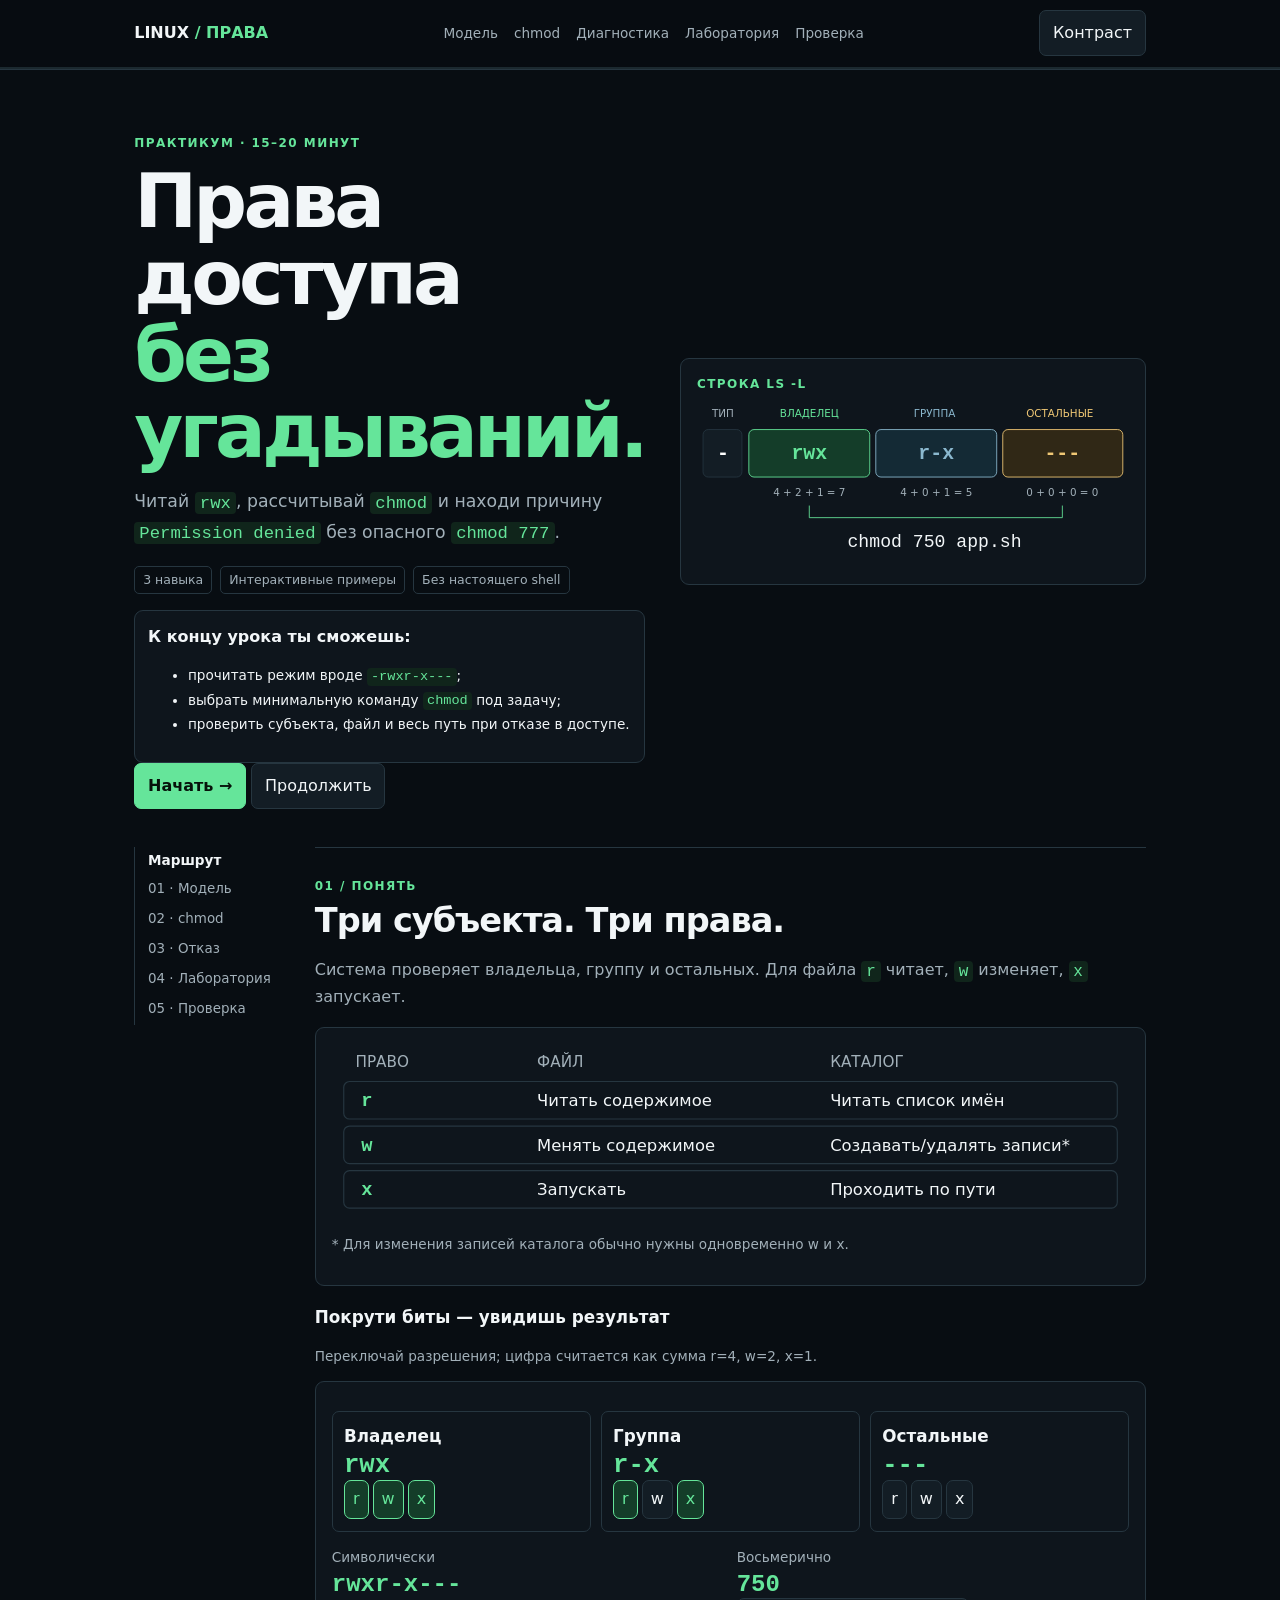
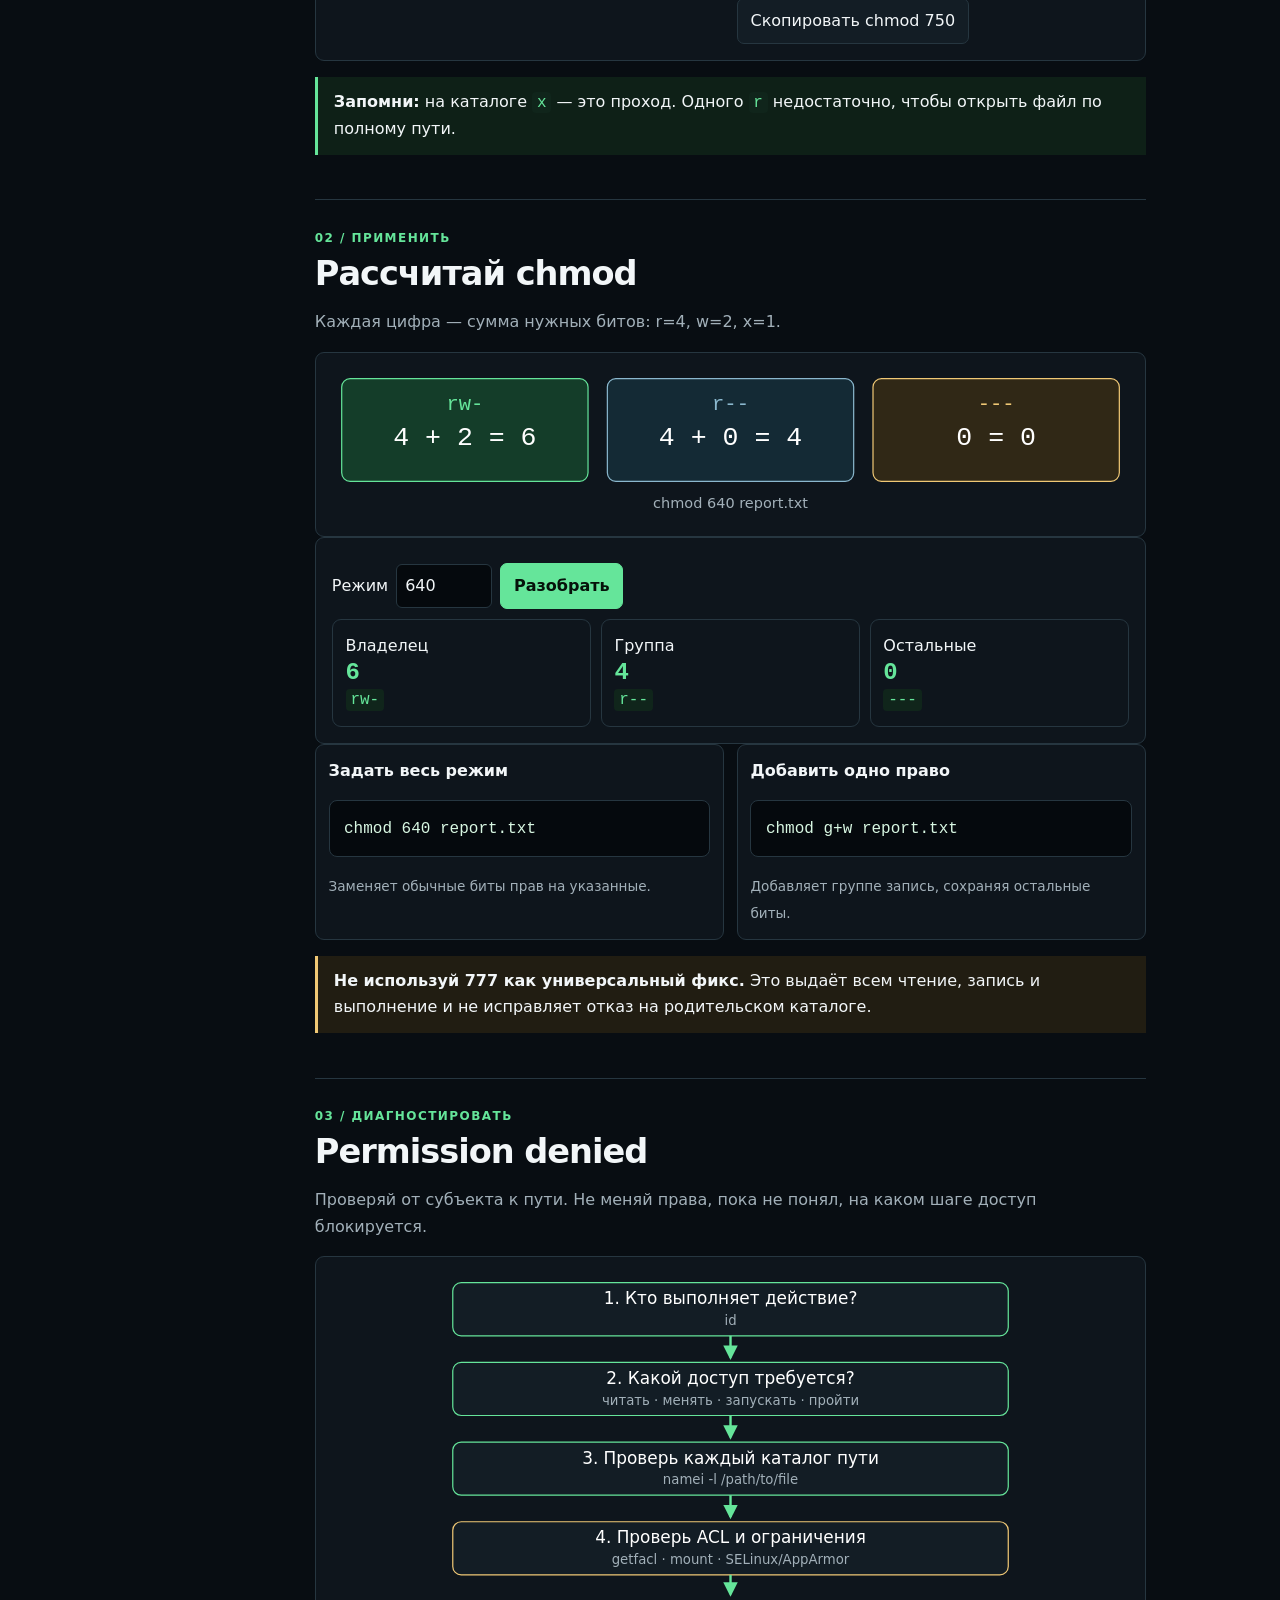
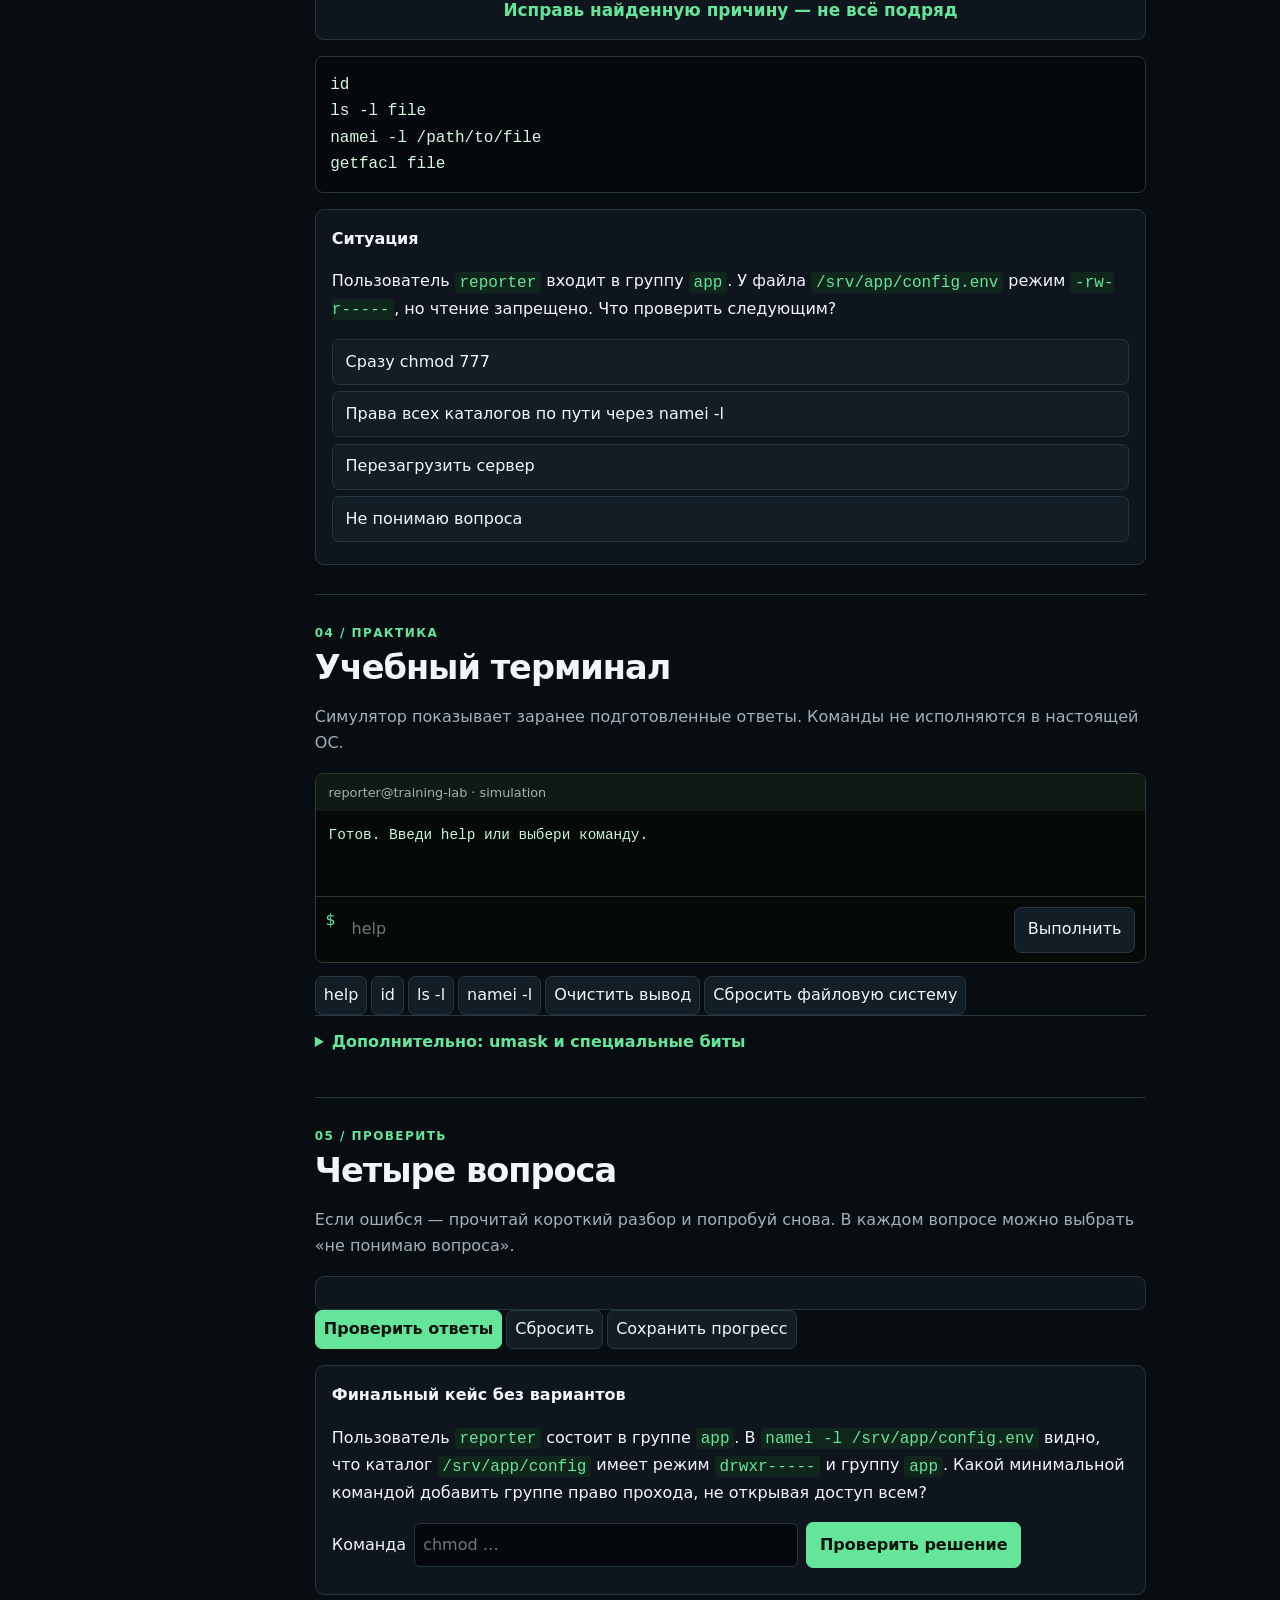
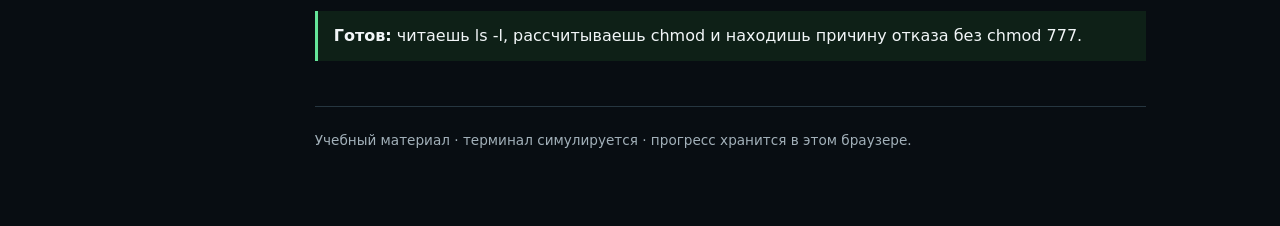
==== commit 448822b0: "Add stateful terminal and reliable lesson progress" ====
--- a/web-lessons/linux-permissions/index.html
+++ b/web-lessons/linux-permissions/index.html
@@ -30,17 +30,28 @@
 function calcMode(){const s=$("modeInput").value.trim();if(!/^[0-7]{3}$/.test(s)){$("modeResult").textContent="Введи три цифры от 0 до 7.";return}const names=["Владелец","Группа","Остальные"],letters=["r","w","x"];const vals=s.split("").map((c,i)=>({name:names[i],n:+c,s:letters.map((b,j)=>(+c&[4,2,1][j])?b:"-").join("")}));$("modeResult").innerHTML='<div class="grid3">'+vals.map(v=>'<div class="tile">'+v.name+'<div class="output">'+v.n+'</div><code>'+v.s+'</code></div>').join("")+'</div><p class="muted small">'+s+' → '+vals.map(v=>v.s).join("")+'</p>'}
 $("modeCalc").addEventListener("click",calcMode);$("modeInput").addEventListener("keydown",e=>{if(e.key==="Enter")calcMode()});
 $("diagQuiz").addEventListener("click",e=>{const b=e.target.closest("button[data-answer]");if(!b)return;const ok=b.dataset.answer==="b";$("diagFeedback").classList.remove("hidden");$("diagFeedback").textContent=ok?"Верно: проверь каждый компонент пути с namei -l, затем ACL и дополнительные ограничения.":"Не меняй права наугад. Сначала найди каталог, где нет права прохода x.";document.querySelectorAll("#diagQuiz button").forEach(x=>x.classList.remove("good","bad"));b.classList.add(ok?"good":"bad")});
-const term={help:"Команды: id · ls -l report.txt · namei -l /srv/app/config.env · getfacl report.txt · chmod MODE FILE\nВсе команды симулируются.",id:"uid=1002(reporter) gid=1002(reporter) groups=1002(reporter),1200(app)","ls -l report.txt":"-rw-r----- 1 deploy app 1842 Oct 21 09:20 report.txt","getfacl report.txt":"# owner: deploy\n# group: app\nuser::rw-\ngroup::r--\nother::---","namei -l /srv/app/config.env":"f: /srv/app/config.env\ndrwxr-xr-x root root /\ndrwxr-xr-x root root srv\ndrwxr-x--- deploy app app\ndrwxr----- deploy app config\n-rw-r----- deploy app config.env\n\nПроверь право x на каждом каталоге пути."};
-function runTerm(c){c=c.trim();if(!c)return;if(c==="clear"){$("termOut").textContent="";return}let out=term[c];if(!out){const m=c.match(/^chmod\s+([0-7]{3}|[ugoa]*[+=-][rwxXst]+)\s+([\w./-]+)$/);out=m?"Учебное объяснение: chmod "+m[1]+" "+m[2]+"\nИзменение не выполнено. Проверь субъект и необходимые биты.":"Команда не поддерживается. Введи help. Ничего не выполнено."}$("termOut").textContent+="\n$ "+c+"\n"+out;$("termOut").scrollTop=$("termOut").scrollHeight}
-$("termForm").addEventListener("submit",e=>{e.preventDefault();runTerm($("termInput").value);$("termInput").value=""});document.querySelectorAll(".termPreset").forEach(b=>b.addEventListener("click",()=>runTerm(b.dataset.cmd)));$("termClear").addEventListener("click",()=>$("termOut").textContent="Терминал очищен.");
+const vfs={"report.txt":{mode:0o640,owner:"deploy",group:"app",size:1842},"config.env":{mode:0o640,owner:"deploy",group:"app",size:512}};
+const termHelp="Команды: id · ls -l report.txt · namei -l /srv/app/config.env · getfacl report.txt · chmod 640 report.txt · clear. Изменения происходят только в учебной файловой системе.";
+function modeString(n){return [[0o400,0o200,0o100],[0o040,0o020,0o010],[0o004,0o002,0o001]].map((bits,i)=>bits.map((bit,j)=>(n&bit)?["r","w","x"][j]:"-").join("")).join("")}
+function modeOctal(n){return (n&0o777).toString(8).padStart(3,"0")}
+function runTerm(c){c=c.trim().replace(/\s+/g," ");if(!c)return;let out="";
+if(c==="clear"){$("termOut").textContent="";return}
+if(c==="help"){out=termHelp}
+else if(c==="id"){out="uid=1002(reporter) gid=1002(reporter) groups=1002(reporter),1200(app)"}
+else if(c==="ls -l report.txt"||c==="ls -l config.env"){const name=c.endsWith("config.env")?"config.env":"report.txt",f=vfs[name];out="-"+modeString(f.mode)+" 1 "+f.owner+" "+f.group+" "+f.size+" Oct 21 09:20 "+name+"  (режим "+modeOctal(f.mode)+")"}
+else if(c==="getfacl report.txt"||c==="getfacl config.env"){const name=c.endsWith("config.env")?"config.env":"report.txt",f=vfs[name],m=modeString(f.mode);out="# file: "+name+"\n# owner: "+f.owner+"\n# group: "+f.group+"\nuser::"+m.slice(0,3)+"\ngroup::"+m.slice(3,6)+"\nother::"+m.slice(6,9)}
+else if(c==="namei -l /srv/app/config.env"){out="f: /srv/app/config.env\ndrwxr-xr-x root root /\ndrwxr-xr-x root root srv\ndrwxr-x--- deploy app app\n"+((vfs["config.env"].mode&0o010)?"drwxr-x---":"drwxr-----")+" deploy app config\n-"+modeString(vfs["config.env"].mode)+" deploy app config.env\n"+((vfs["config.env"].mode&0o010)?"Путь проходим для группы app.":"ОШИБКА: группе app не хватает x на каталоге config.")}
+else{const m=c.match(/^chmod\s+([0-7]{3})\s+(report\.txt|config\.env)$/);if(m){const name=m[2];vfs[name].mode=parseInt(m[1],8);out="Режим "+name+" изменён в симуляторе на "+m[1]+".\nПроверь результат: ls -l "+name}else{out="Команда не поддерживается. Введи help. Ничего не изменено."}}
+$("termOut").textContent+=($("termOut").textContent?"\n":"")+"$ "+c+"\n"+out;$("termOut").scrollTop=$("termOut").scrollHeight}
+$("termForm").addEventListener("submit",e=>{e.preventDefault();runTerm($("termInput").value);$("termInput").value=""});document.querySelectorAll(".termPreset").forEach(b=>b.addEventListener("click",()=>runTerm(b.dataset.cmd)));$("termClear").addEventListener("click",()=>$("termOut").textContent="Терминал очищен.");$("termReset").addEventListener("click",()=>{vfs["report.txt"].mode=0o640;vfs["config.env"].mode=0o640;$("termOut").textContent="Виртуальная файловая система сброшена. Введи help."});
 function umaskCalc(){const s=$("umaskInput").value.trim();if(!/^[0-7]{1,3}$/.test(s)){$("umaskOut").textContent="Пример маски: 027";return}const m=parseInt(s,8),apply=n=>(n&(~m&0o777)).toString(8).padStart(3,"0");$("umaskOut").innerHTML='Файл: <code>'+apply(0o666)+'</code><br>Каталог: <code>'+apply(0o777)+'</code>'}$("umaskCalc").addEventListener("click",umaskCalc);umaskCalc();
 const qs=[{q:"Какое право нужно для прохода через каталог?",o:["r","w","x","Не понимаю вопроса"],a:2,why:"x на каталоге разрешает поиск/проход по имени."},{q:"Что получает группа при режиме 640?",o:["Чтение","Чтение и запись","Ничего","Не понимаю вопроса"],a:0,why:"640 означает rw- для владельца, r-- для группы, --- для остальных."},{q:"Что проверить, если права файла выглядят достаточными?",o:["Сразу chmod 777","Родительские каталоги через namei -l","Перезагрузить сервер","Не понимаю вопроса"],a:1,why:"На каждом каталоге пути нужен x."},{q:"Что делает umask?",o:["Меняет существующие файлы","Ограничивает права новых объектов","Меняет владельца","Не понимаю вопроса"],a:1,why:"umask убирает биты из запрошенного режима при создании."}];let answers={};
 function renderQuiz(){answers={};$("quizBox").innerHTML=qs.map((q,i)=>'<div style="padding:.7rem 0;border-bottom:1px solid var(--line)" id="q'+i+'"><strong>'+(i+1)+'. '+q.q+'</strong>'+q.o.map((v,j)=>'<button class="choice" data-q="'+i+'" data-a="'+j+'">'+v+'</button>').join("")+'<div class="feedback hidden" id="f'+i+'"></div></div>').join("");$("quizResult").textContent=""}
-$("quizBox").addEventListener("click",e=>{const b=e.target.closest("button[data-q]");if(!b)return;answers[+b.dataset.q]=+b.dataset.a;$("q"+b.dataset.q).querySelectorAll("button").forEach(x=>x.setAttribute("aria-pressed",String(x===b)))});
-$("quizCheck").addEventListener("click",()=>{let score=0;qs.forEach((q,i)=>{const ok=answers[i]===q.a;if(ok)score++;$("f"+i).classList.remove("hidden");$("f"+i).textContent=(ok?"Верно. ":"Разбор. ")+q.why;$("q"+i).querySelectorAll("button").forEach((b,j)=>{b.classList.toggle("good",j===q.a);b.classList.toggle("bad",answers[i]===j&&j!==q.a)})});$("quizResult").textContent="Результат: "+score+" из "+qs.length+". "+(score===qs.length?"Основа усвоена.":"Разбери ошибки и повтори.") ;try{localStorage.setItem("linuxPermQuiz",JSON.stringify(answers))}catch(e){}});
-$("quizReset").addEventListener("click",renderQuiz);$("themeBtn").addEventListener("click",()=>{document.body.classList.toggle("contrast");$("themeBtn").textContent=document.body.classList.contains("contrast")?"Обычный контраст":"Контраст"});
+function persistQuiz(){try{localStorage.setItem("linuxPermQuiz",JSON.stringify(answers));$("saveStatus").textContent="Ответы сохранены в этом браузере."}catch(e){$("saveStatus").textContent="Не удалось сохранить ответы: локальное хранилище недоступно."}}$("quizBox").addEventListener("click",e=>{const b=e.target.closest("button[data-q]");if(!b)return;answers[+b.dataset.q]=+b.dataset.a;$("q"+b.dataset.q).querySelectorAll("button").forEach(x=>x.setAttribute("aria-pressed",String(x===b)));persistQuiz()});
+$("quizCheck").addEventListener("click",()=>{let score=0;qs.forEach((q,i)=>{const ok=answers[i]===q.a;if(ok)score++;$("f"+i).classList.remove("hidden");$("f"+i).textContent=(ok?"Верно. ":answers[i]===q.o.length-1?"Давай разберём вопрос. ":"Разбор. ")+q.why;$("q"+i).querySelectorAll("button").forEach((b,j)=>{b.classList.toggle("good",j===q.a);b.classList.toggle("bad",answers[i]===j&&j!==q.a)})});$("quizResult").textContent="Результат: "+score+" из "+qs.length+". "+(score===qs.length?"Основа усвоена.":"Разбери ошибки и повтори.");persistQuiz()});$("finalCheck").addEventListener("click",()=>{const value=$("finalAnswer").value.trim().replace(/s+/g," ").toLowerCase();const ok=/^chmods+g+xs+/?srv/app/config$/.test(value)||/^chmods+g+xs+config$/.test(value);$("finalFeedback").classList.remove("hidden");$("finalFeedback").textContent=ok?"Верно. chmod g+x /srv/app/config добавляет группе app только право прохода. Затем повтори namei -l /srv/app/config.env и проверь, что путь теперь проходим.":"Пока не то. Нужна символическая форма chmod, которая добавляет группе (g) только право прохода (x) на каталоге config. Не используй 777."});
+$("quizReset").addEventListener("click",()=>{renderQuiz();try{localStorage.removeItem("linuxPermQuiz");$("saveStatus").textContent="Ответы сброшены и удалены из сохранённого прогресса."}catch(e){$("saveStatus").textContent="Ответы сброшены на странице, но хранилище недоступно."}});$("themeBtn").addEventListener("click",()=>{document.body.classList.toggle("contrast");$("themeBtn").textContent=document.body.classList.contains("contrast")?"Обычный контраст":"Контраст"});
 $("resumeBtn").addEventListener("click",()=>{try{window.scrollTo({top:+localStorage.getItem("linuxPermScroll")||0,behavior:"smooth"})}catch(e){location.hash="model"}});
-$("saveProgress").addEventListener("click",()=>{try{localStorage.setItem("linuxPermScroll",String(scrollY));$("saveStatus").textContent="Позиция и ответы сохранены в этом браузере."}catch(e){$("saveStatus").textContent="Локальное хранилище недоступно."}});
+$("saveProgress").addEventListener("click",()=>{try{localStorage.setItem("linuxPermScroll",String(scrollY));localStorage.setItem("linuxPermQuiz",JSON.stringify(answers));$("saveStatus").textContent="Позиция и текущие ответы сохранены в этом браузере."}catch(e){$("saveStatus").textContent="Не удалось сохранить прогресс: локальное хранилище недоступно."}});
 window.addEventListener("scroll",()=>{const m=document.documentElement.scrollHeight-innerHeight;$("progressBar").style.width=(m>0?scrollY/m*100:0)+"%";try{localStorage.setItem("linuxPermScroll",String(scrollY))}catch(e){}},{passive:true});
 renderPerm();renderQuiz();try{const s=JSON.parse(localStorage.getItem("linuxPermQuiz")||"null");if(s)Object.entries(s).forEach(([i,a])=>{answers[i]=a;const b=$("q"+i+' button[data-a="'+a+'"]');if(b)b.setAttribute("aria-pressed","true")})}catch(e){}
 })();
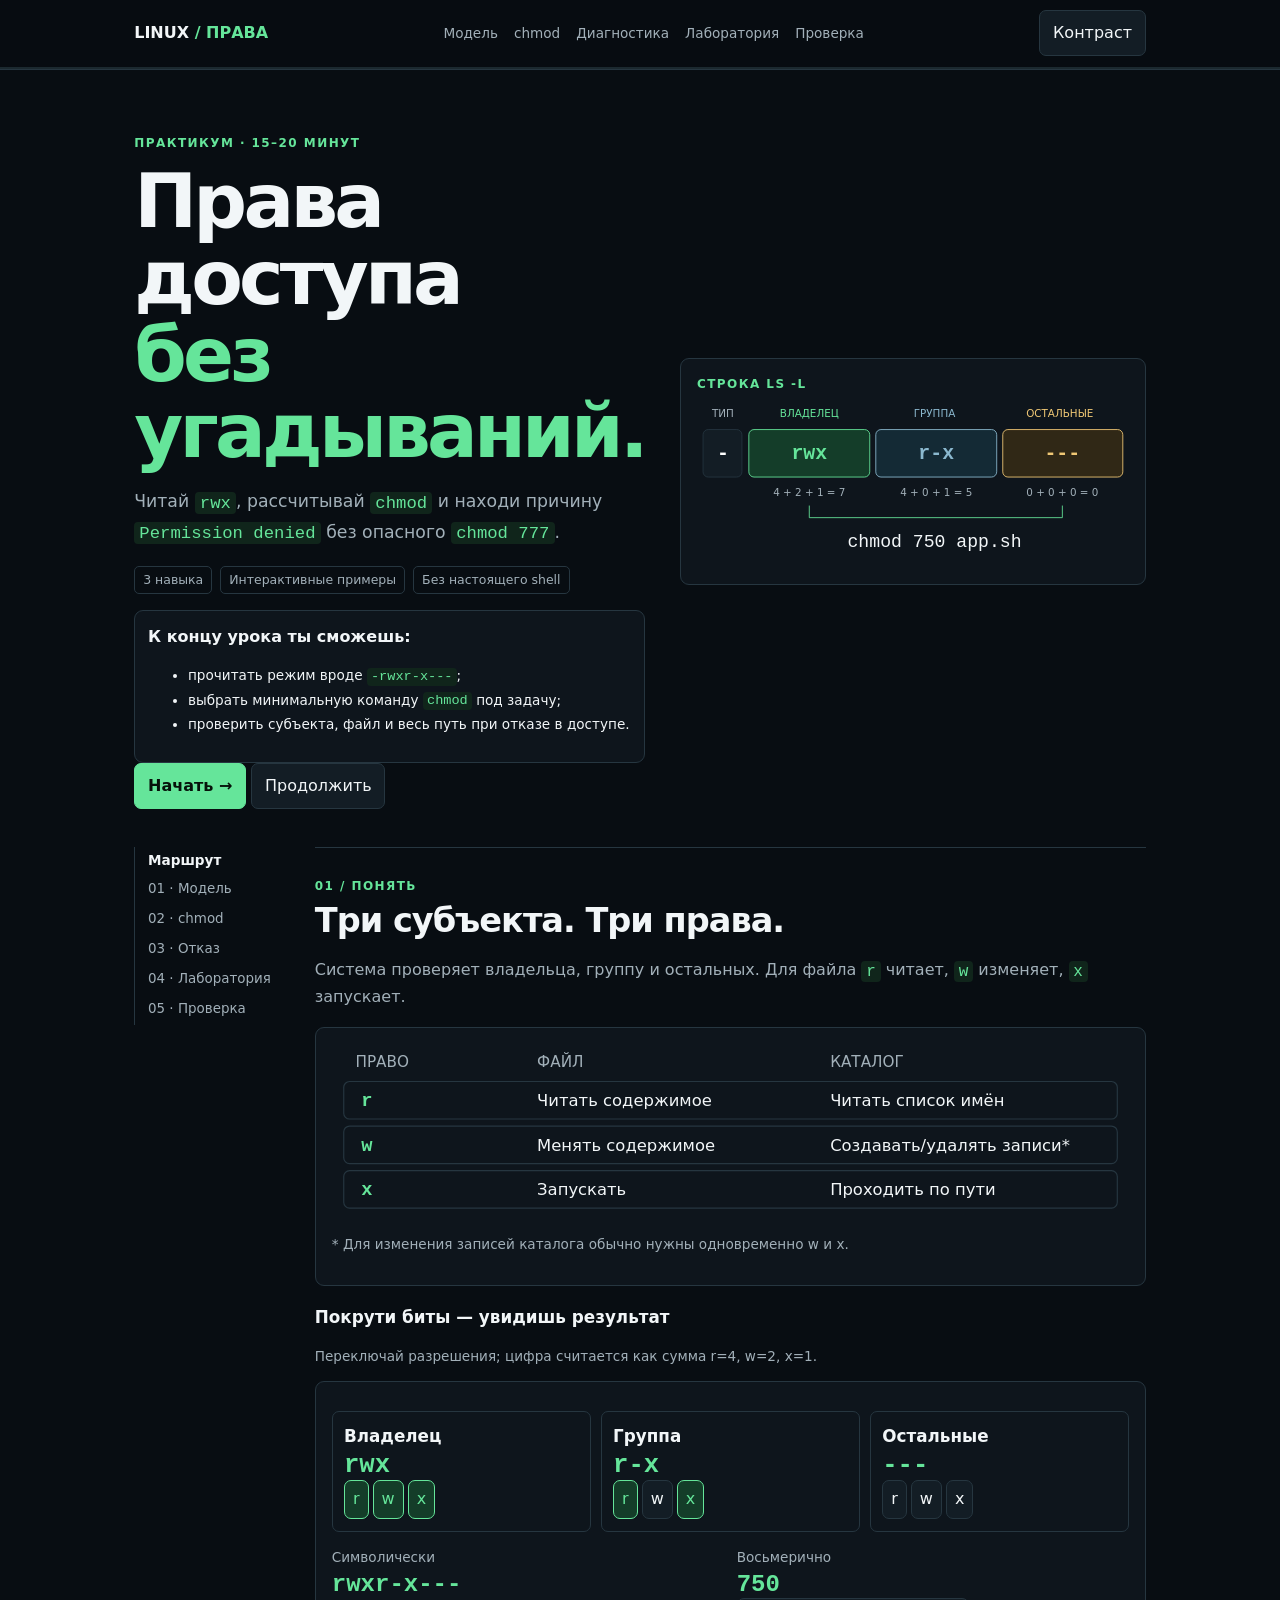
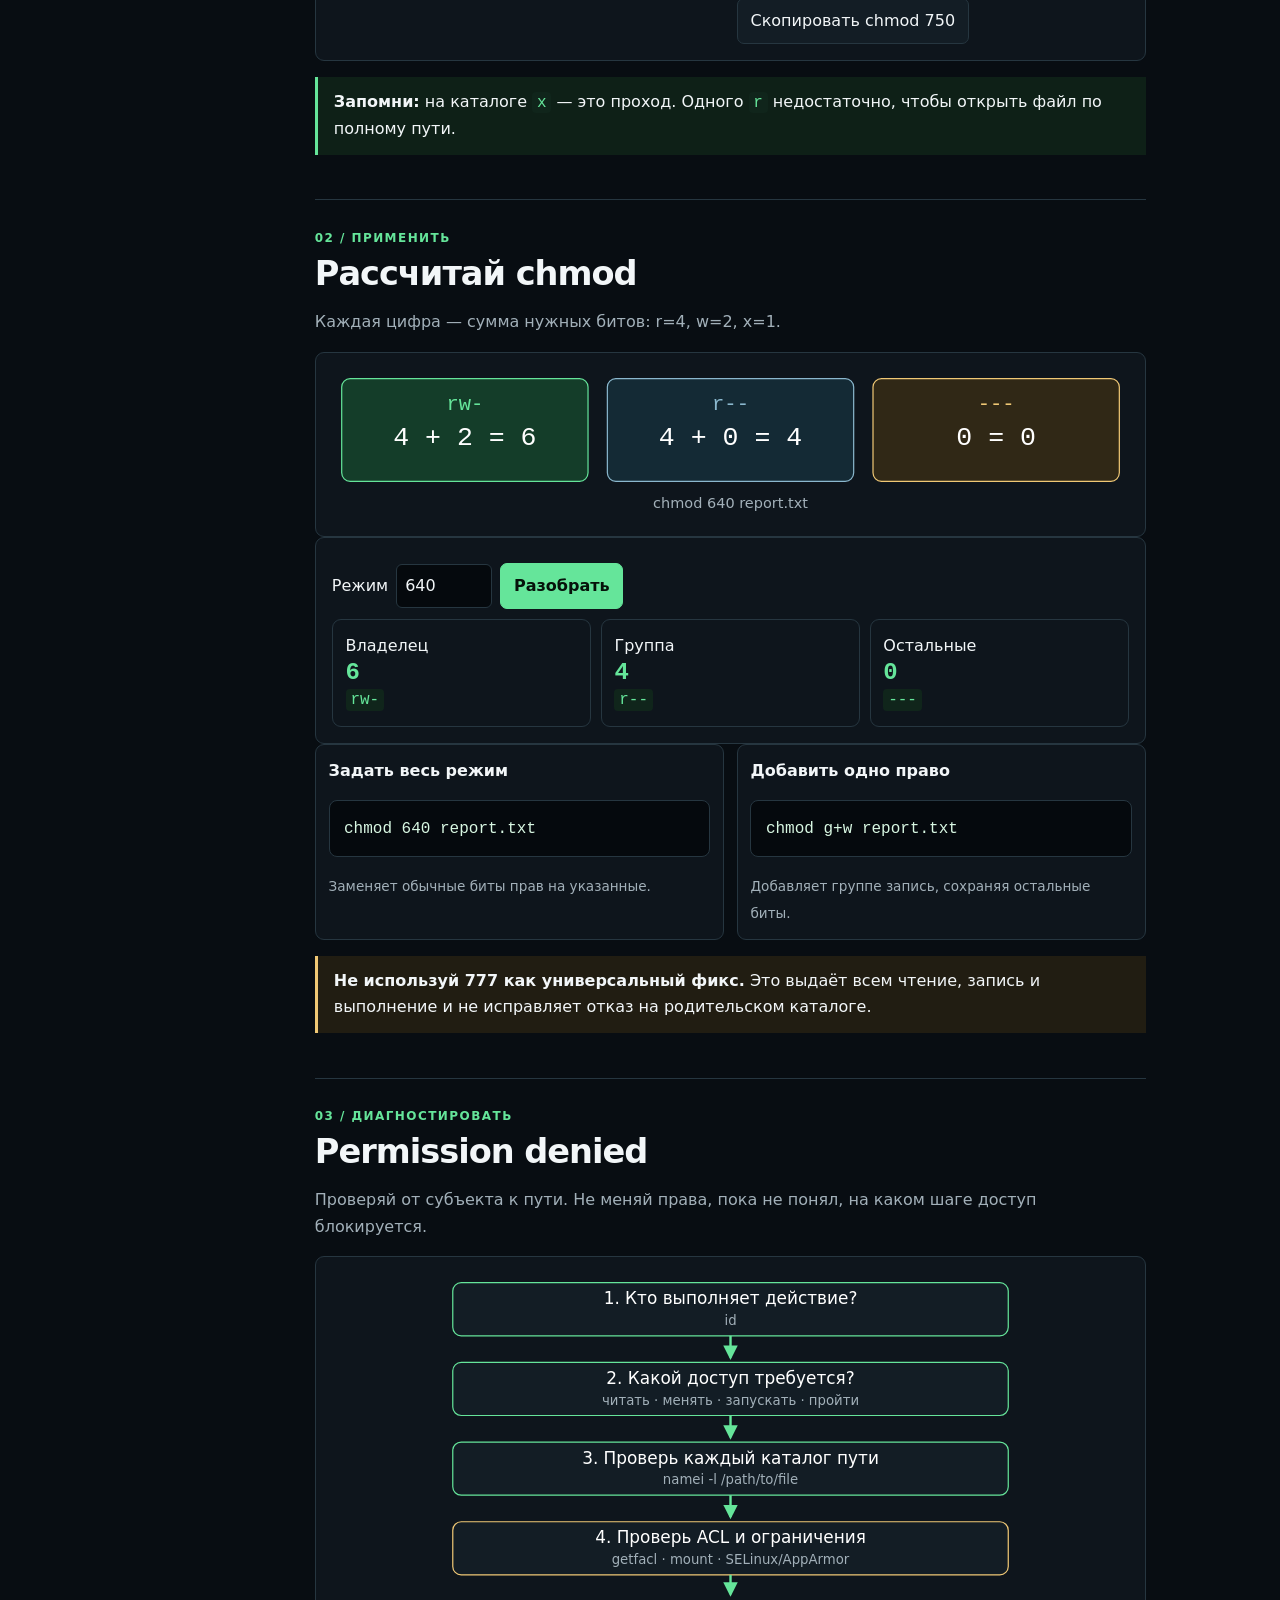
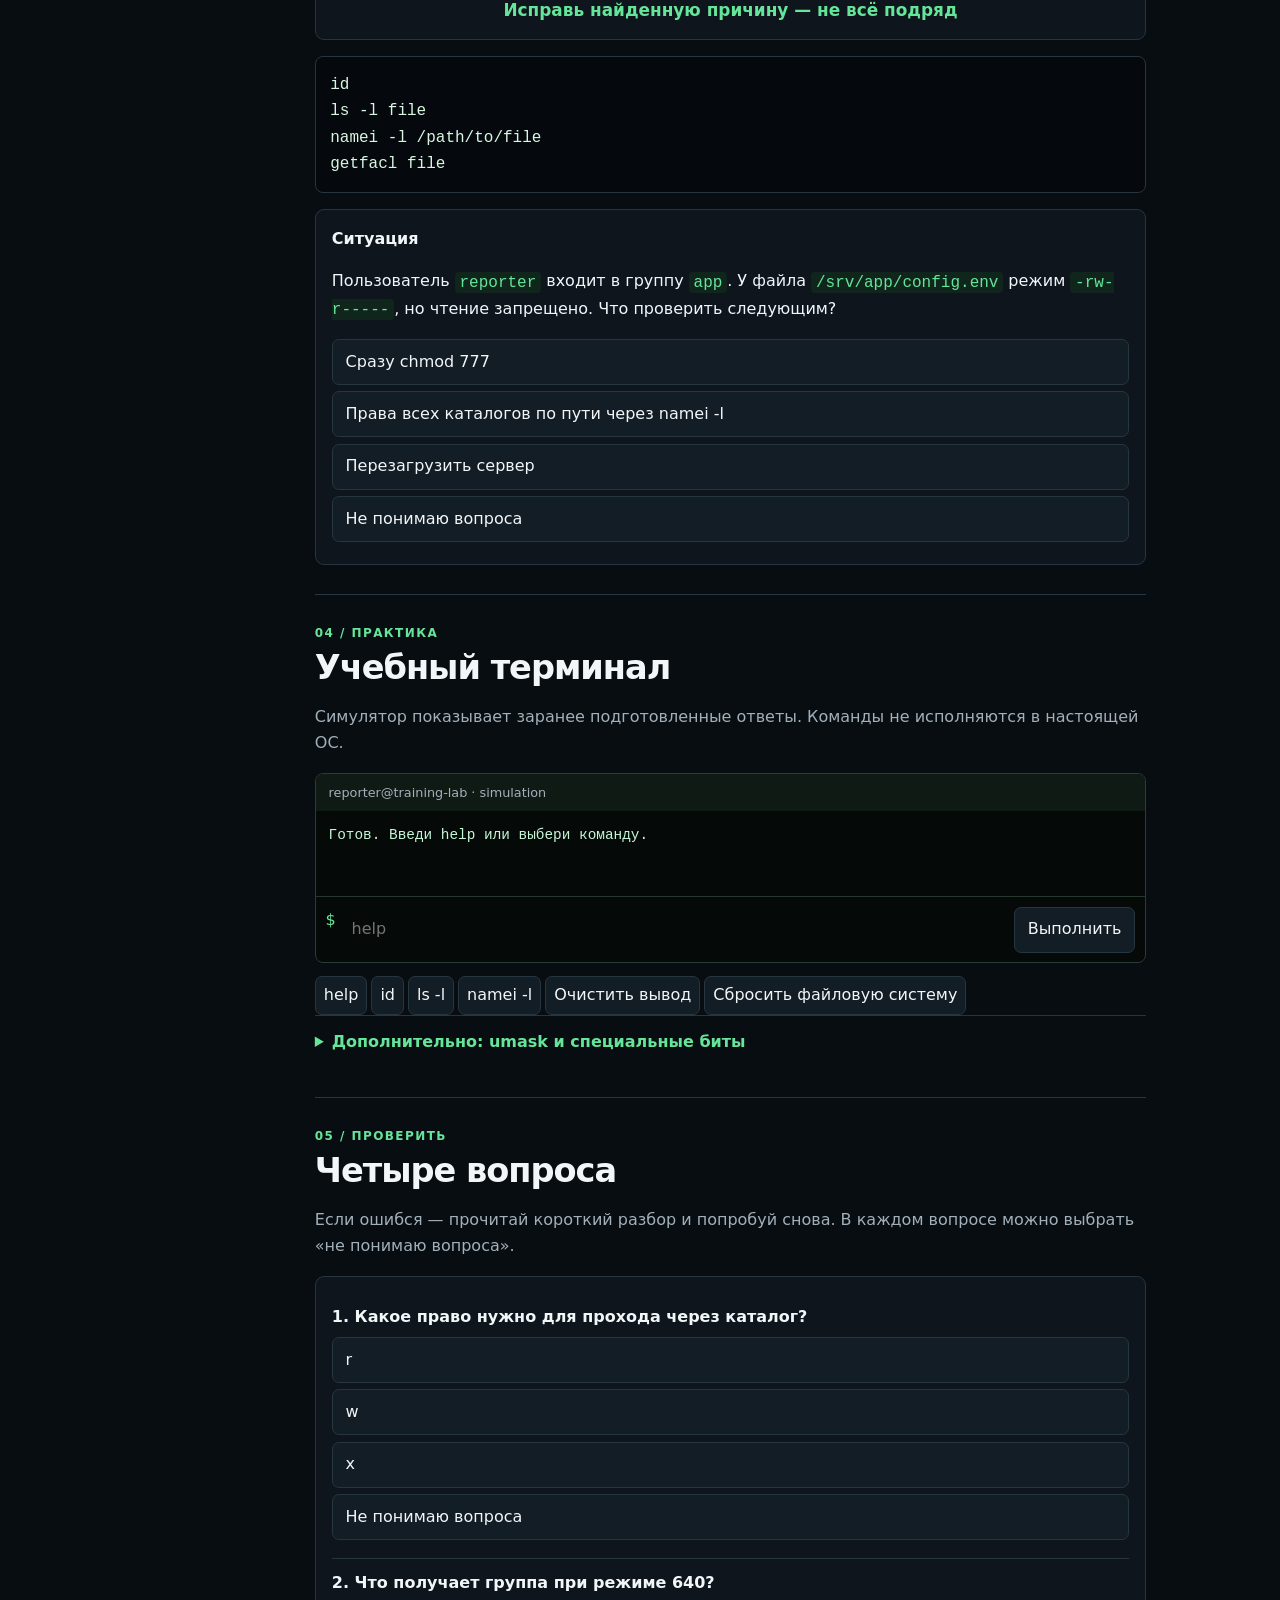
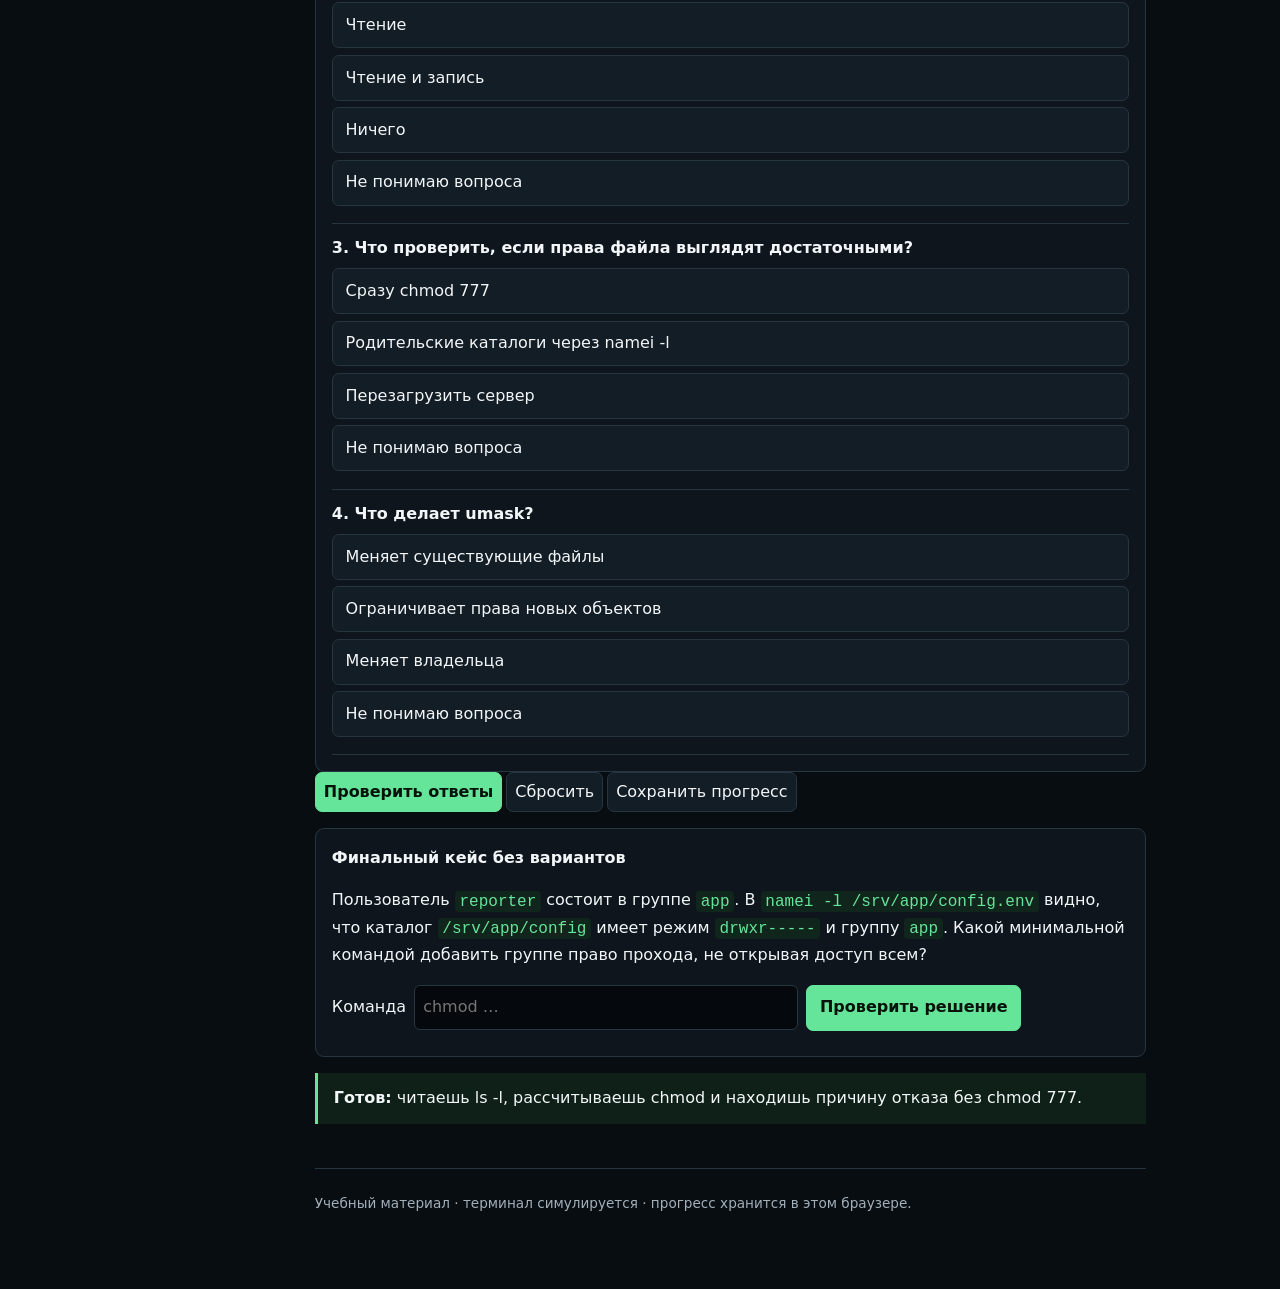
==== commit 863e92f1: "Fix directory simulation and final answer validation" ====
--- a/web-lessons/linux-permissions/index.html
+++ b/web-lessons/linux-permissions/index.html
@@ -30,8 +30,8 @@
 function calcMode(){const s=$("modeInput").value.trim();if(!/^[0-7]{3}$/.test(s)){$("modeResult").textContent="Введи три цифры от 0 до 7.";return}const names=["Владелец","Группа","Остальные"],letters=["r","w","x"];const vals=s.split("").map((c,i)=>({name:names[i],n:+c,s:letters.map((b,j)=>(+c&[4,2,1][j])?b:"-").join("")}));$("modeResult").innerHTML='<div class="grid3">'+vals.map(v=>'<div class="tile">'+v.name+'<div class="output">'+v.n+'</div><code>'+v.s+'</code></div>').join("")+'</div><p class="muted small">'+s+' → '+vals.map(v=>v.s).join("")+'</p>'}
 $("modeCalc").addEventListener("click",calcMode);$("modeInput").addEventListener("keydown",e=>{if(e.key==="Enter")calcMode()});
 $("diagQuiz").addEventListener("click",e=>{const b=e.target.closest("button[data-answer]");if(!b)return;const ok=b.dataset.answer==="b";$("diagFeedback").classList.remove("hidden");$("diagFeedback").textContent=ok?"Верно: проверь каждый компонент пути с namei -l, затем ACL и дополнительные ограничения.":"Не меняй права наугад. Сначала найди каталог, где нет права прохода x.";document.querySelectorAll("#diagQuiz button").forEach(x=>x.classList.remove("good","bad"));b.classList.add(ok?"good":"bad")});
-const vfs={"report.txt":{mode:0o640,owner:"deploy",group:"app",size:1842},"config.env":{mode:0o640,owner:"deploy",group:"app",size:512}};
-const termHelp="Команды: id · ls -l report.txt · namei -l /srv/app/config.env · getfacl report.txt · chmod 640 report.txt · clear. Изменения происходят только в учебной файловой системе.";
+const vfs={"report.txt":{mode:0o640,owner:"deploy",group:"app",size:1842},"config.env":{mode:0o640,owner:"deploy",group:"app",size:512}};let configDirMode=0o640;
+const termHelp="Команды: id · ls -l report.txt · namei -l /srv/app/config.env · getfacl report.txt · chmod 640 report.txt · chmod g+x /srv/app/config · clear. Изменения происходят только в учебной файловой системе.";
 function modeString(n){return [[0o400,0o200,0o100],[0o040,0o020,0o010],[0o004,0o002,0o001]].map((bits,i)=>bits.map((bit,j)=>(n&bit)?["r","w","x"][j]:"-").join("")).join("")}
 function modeOctal(n){return (n&0o777).toString(8).padStart(3,"0")}
 function runTerm(c){c=c.trim().replace(/\s+/g," ");if(!c)return;let out="";
@@ -40,15 +40,15 @@
 else if(c==="id"){out="uid=1002(reporter) gid=1002(reporter) groups=1002(reporter),1200(app)"}
 else if(c==="ls -l report.txt"||c==="ls -l config.env"){const name=c.endsWith("config.env")?"config.env":"report.txt",f=vfs[name];out="-"+modeString(f.mode)+" 1 "+f.owner+" "+f.group+" "+f.size+" Oct 21 09:20 "+name+"  (режим "+modeOctal(f.mode)+")"}
 else if(c==="getfacl report.txt"||c==="getfacl config.env"){const name=c.endsWith("config.env")?"config.env":"report.txt",f=vfs[name],m=modeString(f.mode);out="# file: "+name+"\n# owner: "+f.owner+"\n# group: "+f.group+"\nuser::"+m.slice(0,3)+"\ngroup::"+m.slice(3,6)+"\nother::"+m.slice(6,9)}
-else if(c==="namei -l /srv/app/config.env"){out="f: /srv/app/config.env\ndrwxr-xr-x root root /\ndrwxr-xr-x root root srv\ndrwxr-x--- deploy app app\n"+((vfs["config.env"].mode&0o010)?"drwxr-x---":"drwxr-----")+" deploy app config\n-"+modeString(vfs["config.env"].mode)+" deploy app config.env\n"+((vfs["config.env"].mode&0o010)?"Путь проходим для группы app.":"ОШИБКА: группе app не хватает x на каталоге config.")}
-else{const m=c.match(/^chmod\s+([0-7]{3})\s+(report\.txt|config\.env)$/);if(m){const name=m[2];vfs[name].mode=parseInt(m[1],8);out="Режим "+name+" изменён в симуляторе на "+m[1]+".\nПроверь результат: ls -l "+name}else{out="Команда не поддерживается. Введи help. Ничего не изменено."}}
+else if(c==="namei -l /srv/app/config.env"){out="f: /srv/app/config.env\ndrwxr-xr-x root root /\ndrwxr-xr-x root root srv\ndrwxr-x--- deploy app app\n"+((configDirMode&0o010)?"drwxr-x---":"drwxr-----")+" deploy app config\n-"+modeString(vfs["config.env"].mode)+" deploy app config.env\n"+((configDirMode&0o010)?"Путь проходим для группы app.":"ОШИБКА: группе app не хватает x на каталоге config.")}
+else{const dir=c.match(/^chmod\s+g\+x\s+\/?srv\/app\/config$/);const m=c.match(/^chmod\s+([0-7]{3})\s+(report\.txt|config\.env)$/);if(dir){configDirMode|=0o010;out="Группе app добавлено право прохода x на каталоге config.\nПроверь результат: namei -l /srv/app/config.env"}else if(m){const name=m[2];vfs[name].mode=parseInt(m[1],8);out="Режим "+name+" изменён в симуляторе на "+m[1]+".\nПроверь результат: ls -l "+name}else{out="Команда не поддерживается. Введи help. Ничего не изменено."}}
 $("termOut").textContent+=($("termOut").textContent?"\n":"")+"$ "+c+"\n"+out;$("termOut").scrollTop=$("termOut").scrollHeight}
-$("termForm").addEventListener("submit",e=>{e.preventDefault();runTerm($("termInput").value);$("termInput").value=""});document.querySelectorAll(".termPreset").forEach(b=>b.addEventListener("click",()=>runTerm(b.dataset.cmd)));$("termClear").addEventListener("click",()=>$("termOut").textContent="Терминал очищен.");$("termReset").addEventListener("click",()=>{vfs["report.txt"].mode=0o640;vfs["config.env"].mode=0o640;$("termOut").textContent="Виртуальная файловая система сброшена. Введи help."});
+$("termForm").addEventListener("submit",e=>{e.preventDefault();runTerm($("termInput").value);$("termInput").value=""});document.querySelectorAll(".termPreset").forEach(b=>b.addEventListener("click",()=>runTerm(b.dataset.cmd)));$("termClear").addEventListener("click",()=>$("termOut").textContent="Терминал очищен.");$("termReset").addEventListener("click",()=>{vfs["report.txt"].mode=0o640;vfs["config.env"].mode=0o640;configDirMode=0o640;$("termOut").textContent="Виртуальная файловая система сброшена. Введи help."});
 function umaskCalc(){const s=$("umaskInput").value.trim();if(!/^[0-7]{1,3}$/.test(s)){$("umaskOut").textContent="Пример маски: 027";return}const m=parseInt(s,8),apply=n=>(n&(~m&0o777)).toString(8).padStart(3,"0");$("umaskOut").innerHTML='Файл: <code>'+apply(0o666)+'</code><br>Каталог: <code>'+apply(0o777)+'</code>'}$("umaskCalc").addEventListener("click",umaskCalc);umaskCalc();
 const qs=[{q:"Какое право нужно для прохода через каталог?",o:["r","w","x","Не понимаю вопроса"],a:2,why:"x на каталоге разрешает поиск/проход по имени."},{q:"Что получает группа при режиме 640?",o:["Чтение","Чтение и запись","Ничего","Не понимаю вопроса"],a:0,why:"640 означает rw- для владельца, r-- для группы, --- для остальных."},{q:"Что проверить, если права файла выглядят достаточными?",o:["Сразу chmod 777","Родительские каталоги через namei -l","Перезагрузить сервер","Не понимаю вопроса"],a:1,why:"На каждом каталоге пути нужен x."},{q:"Что делает umask?",o:["Меняет существующие файлы","Ограничивает права новых объектов","Меняет владельца","Не понимаю вопроса"],a:1,why:"umask убирает биты из запрошенного режима при создании."}];let answers={};
 function renderQuiz(){answers={};$("quizBox").innerHTML=qs.map((q,i)=>'<div style="padding:.7rem 0;border-bottom:1px solid var(--line)" id="q'+i+'"><strong>'+(i+1)+'. '+q.q+'</strong>'+q.o.map((v,j)=>'<button class="choice" data-q="'+i+'" data-a="'+j+'">'+v+'</button>').join("")+'<div class="feedback hidden" id="f'+i+'"></div></div>').join("");$("quizResult").textContent=""}
 function persistQuiz(){try{localStorage.setItem("linuxPermQuiz",JSON.stringify(answers));$("saveStatus").textContent="Ответы сохранены в этом браузере."}catch(e){$("saveStatus").textContent="Не удалось сохранить ответы: локальное хранилище недоступно."}}$("quizBox").addEventListener("click",e=>{const b=e.target.closest("button[data-q]");if(!b)return;answers[+b.dataset.q]=+b.dataset.a;$("q"+b.dataset.q).querySelectorAll("button").forEach(x=>x.setAttribute("aria-pressed",String(x===b)));persistQuiz()});
-$("quizCheck").addEventListener("click",()=>{let score=0;qs.forEach((q,i)=>{const ok=answers[i]===q.a;if(ok)score++;$("f"+i).classList.remove("hidden");$("f"+i).textContent=(ok?"Верно. ":answers[i]===q.o.length-1?"Давай разберём вопрос. ":"Разбор. ")+q.why;$("q"+i).querySelectorAll("button").forEach((b,j)=>{b.classList.toggle("good",j===q.a);b.classList.toggle("bad",answers[i]===j&&j!==q.a)})});$("quizResult").textContent="Результат: "+score+" из "+qs.length+". "+(score===qs.length?"Основа усвоена.":"Разбери ошибки и повтори.");persistQuiz()});$("finalCheck").addEventListener("click",()=>{const value=$("finalAnswer").value.trim().replace(/s+/g," ").toLowerCase();const ok=/^chmods+g+xs+/?srv/app/config$/.test(value)||/^chmods+g+xs+config$/.test(value);$("finalFeedback").classList.remove("hidden");$("finalFeedback").textContent=ok?"Верно. chmod g+x /srv/app/config добавляет группе app только право прохода. Затем повтори namei -l /srv/app/config.env и проверь, что путь теперь проходим.":"Пока не то. Нужна символическая форма chmod, которая добавляет группе (g) только право прохода (x) на каталоге config. Не используй 777."});
+$("quizCheck").addEventListener("click",()=>{let score=0;qs.forEach((q,i)=>{const ok=answers[i]===q.a;if(ok)score++;$("f"+i).classList.remove("hidden");$("f"+i).textContent=(ok?"Верно. ":answers[i]===q.o.length-1?"Давай разберём вопрос. ":"Разбор. ")+q.why;$("q"+i).querySelectorAll("button").forEach((b,j)=>{b.classList.toggle("good",j===q.a);b.classList.toggle("bad",answers[i]===j&&j!==q.a)})});$("quizResult").textContent="Результат: "+score+" из "+qs.length+". "+(score===qs.length?"Основа усвоена.":"Разбери ошибки и повтори.");persistQuiz()});$("finalCheck").addEventListener("click",()=>{const value=$("finalAnswer").value.trim().replace(/\s+/g," ").toLowerCase();const ok=/^chmod\s+g\+x\s+\/?srv\/app\/config$/.test(value)||/^chmod\s+g\+x\s+config$/.test(value);$("finalFeedback").classList.remove("hidden");$("finalFeedback").textContent=ok?"Верно. chmod g+x /srv/app/config добавляет группе app только право прохода. Затем повтори namei -l /srv/app/config.env и проверь, что путь теперь проходим.":"Пока не то. Нужна символическая форма chmod, которая добавляет группе (g) только право прохода (x) на каталоге config. Не используй 777."});
 $("quizReset").addEventListener("click",()=>{renderQuiz();try{localStorage.removeItem("linuxPermQuiz");$("saveStatus").textContent="Ответы сброшены и удалены из сохранённого прогресса."}catch(e){$("saveStatus").textContent="Ответы сброшены на странице, но хранилище недоступно."}});$("themeBtn").addEventListener("click",()=>{document.body.classList.toggle("contrast");$("themeBtn").textContent=document.body.classList.contains("contrast")?"Обычный контраст":"Контраст"});
 $("resumeBtn").addEventListener("click",()=>{try{window.scrollTo({top:+localStorage.getItem("linuxPermScroll")||0,behavior:"smooth"})}catch(e){location.hash="model"}});
 $("saveProgress").addEventListener("click",()=>{try{localStorage.setItem("linuxPermScroll",String(scrollY));localStorage.setItem("linuxPermQuiz",JSON.stringify(answers));$("saveStatus").textContent="Позиция и текущие ответы сохранены в этом браузере."}catch(e){$("saveStatus").textContent="Не удалось сохранить прогресс: локальное хранилище недоступно."}});
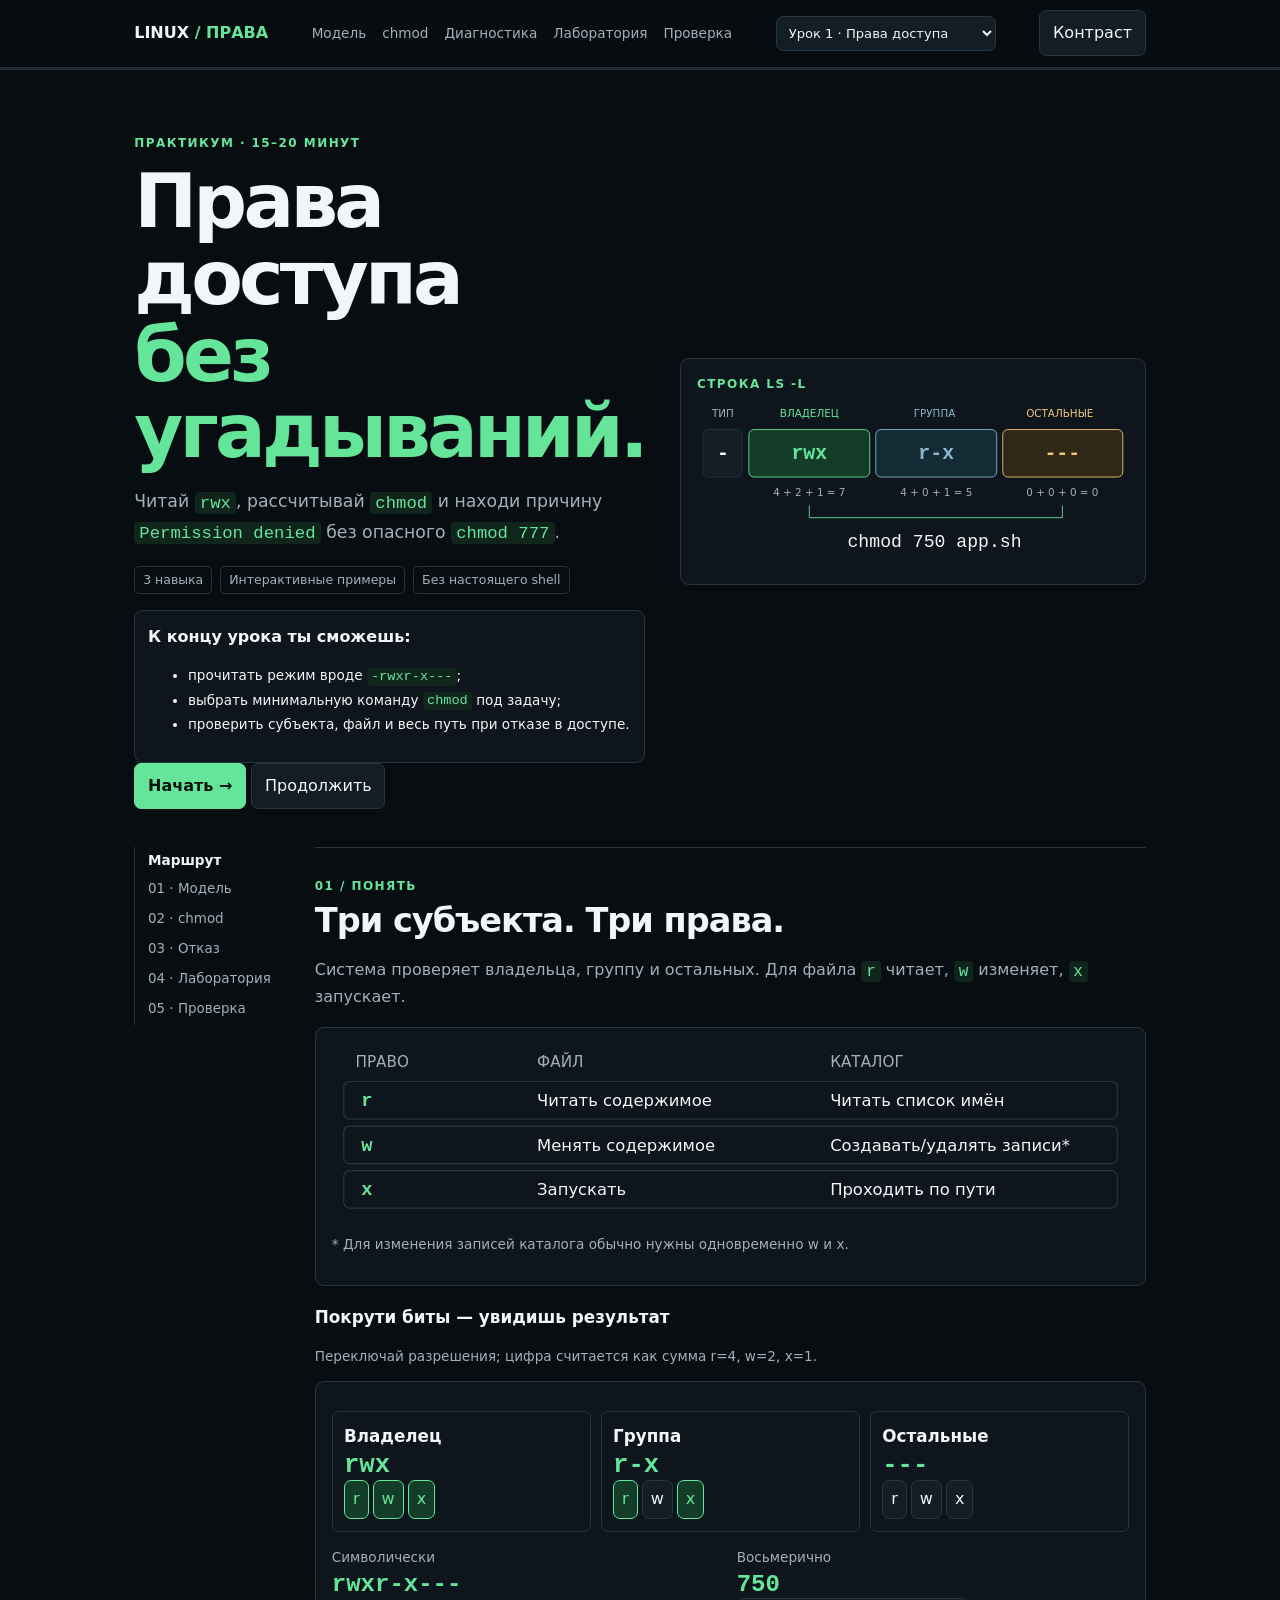
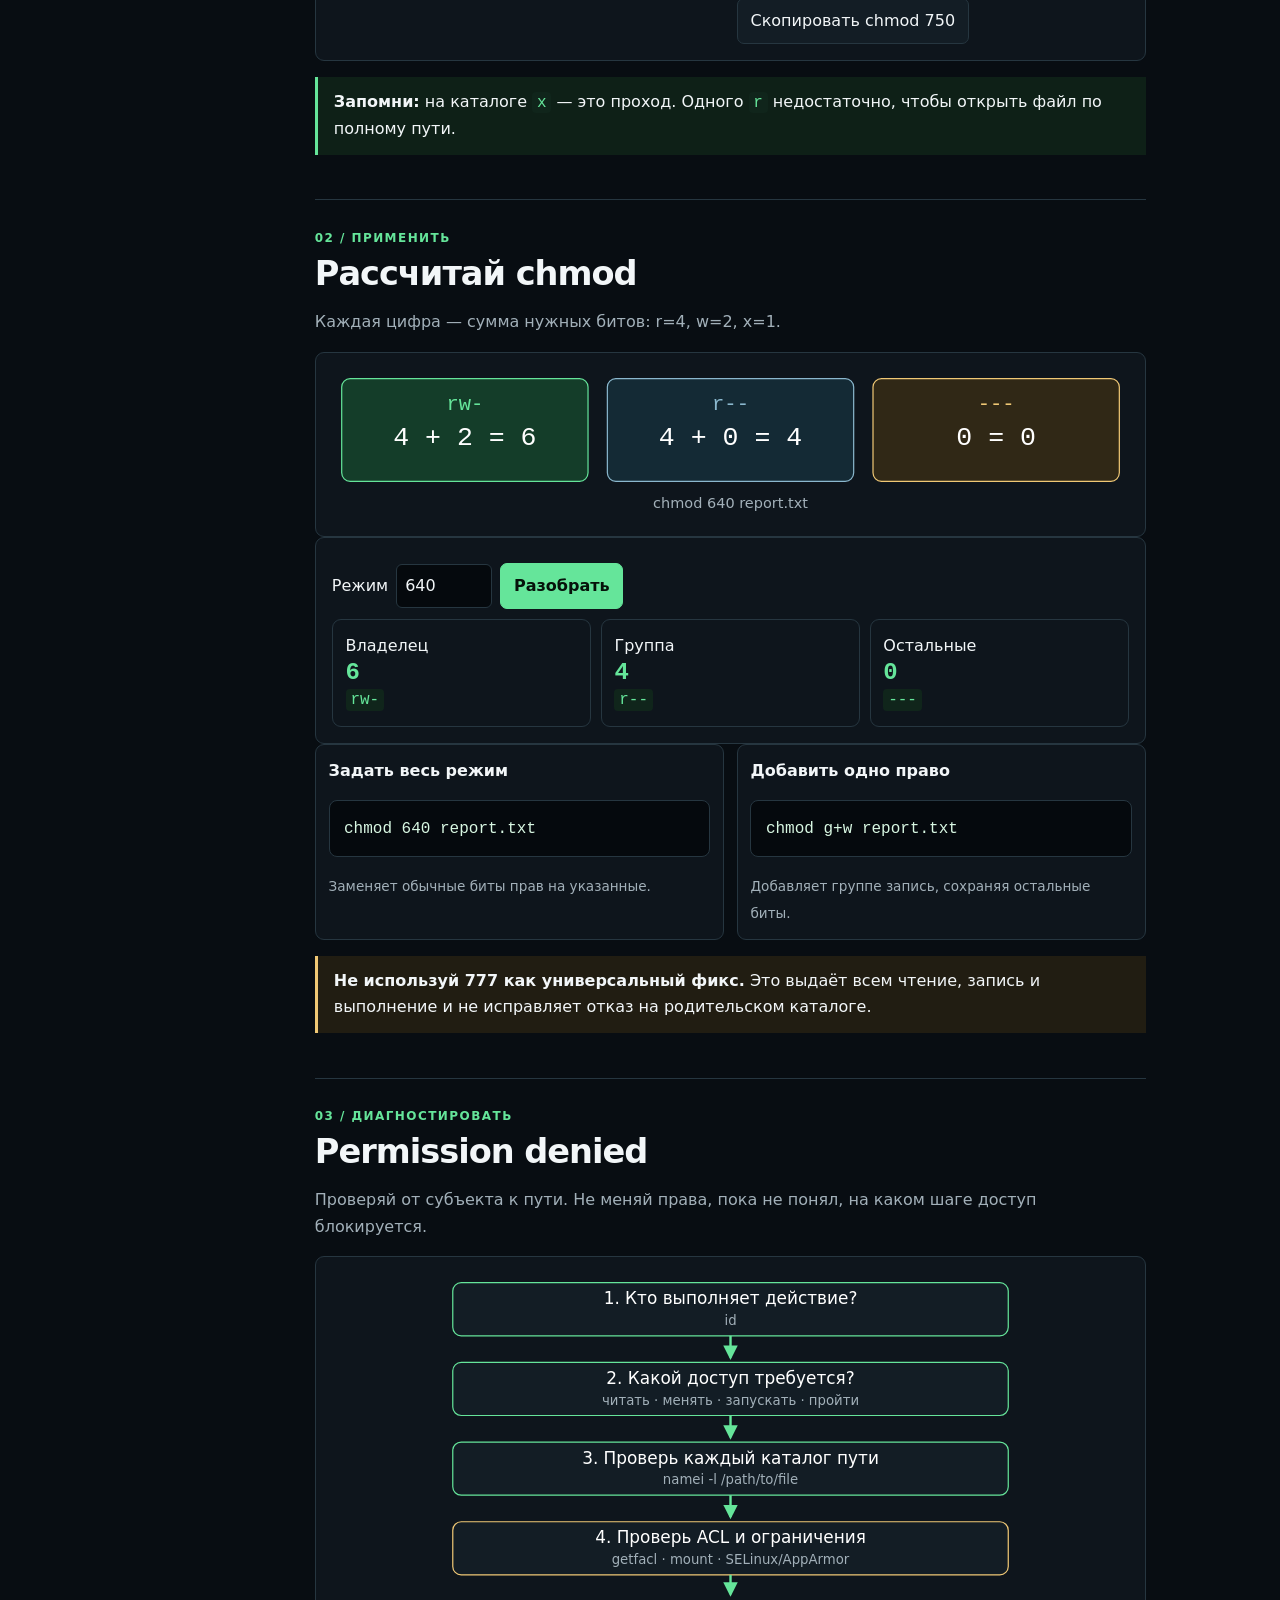
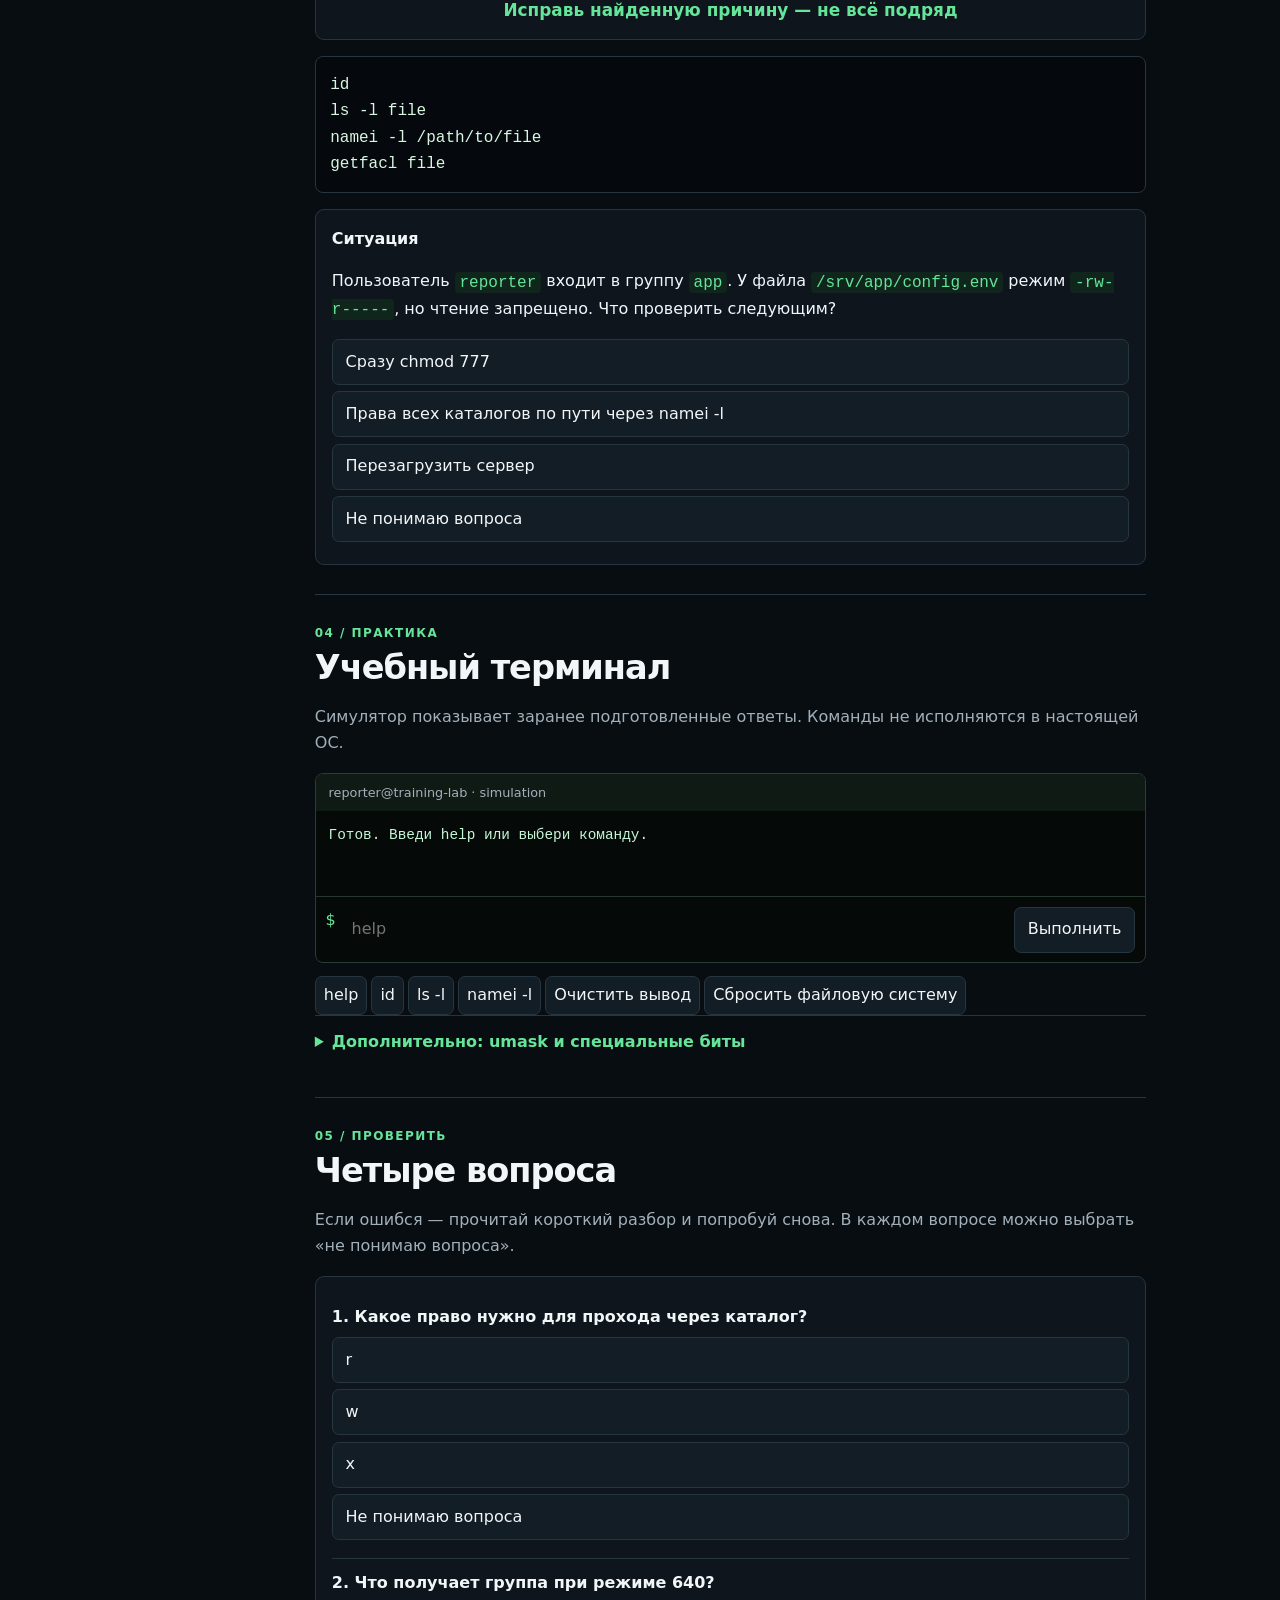
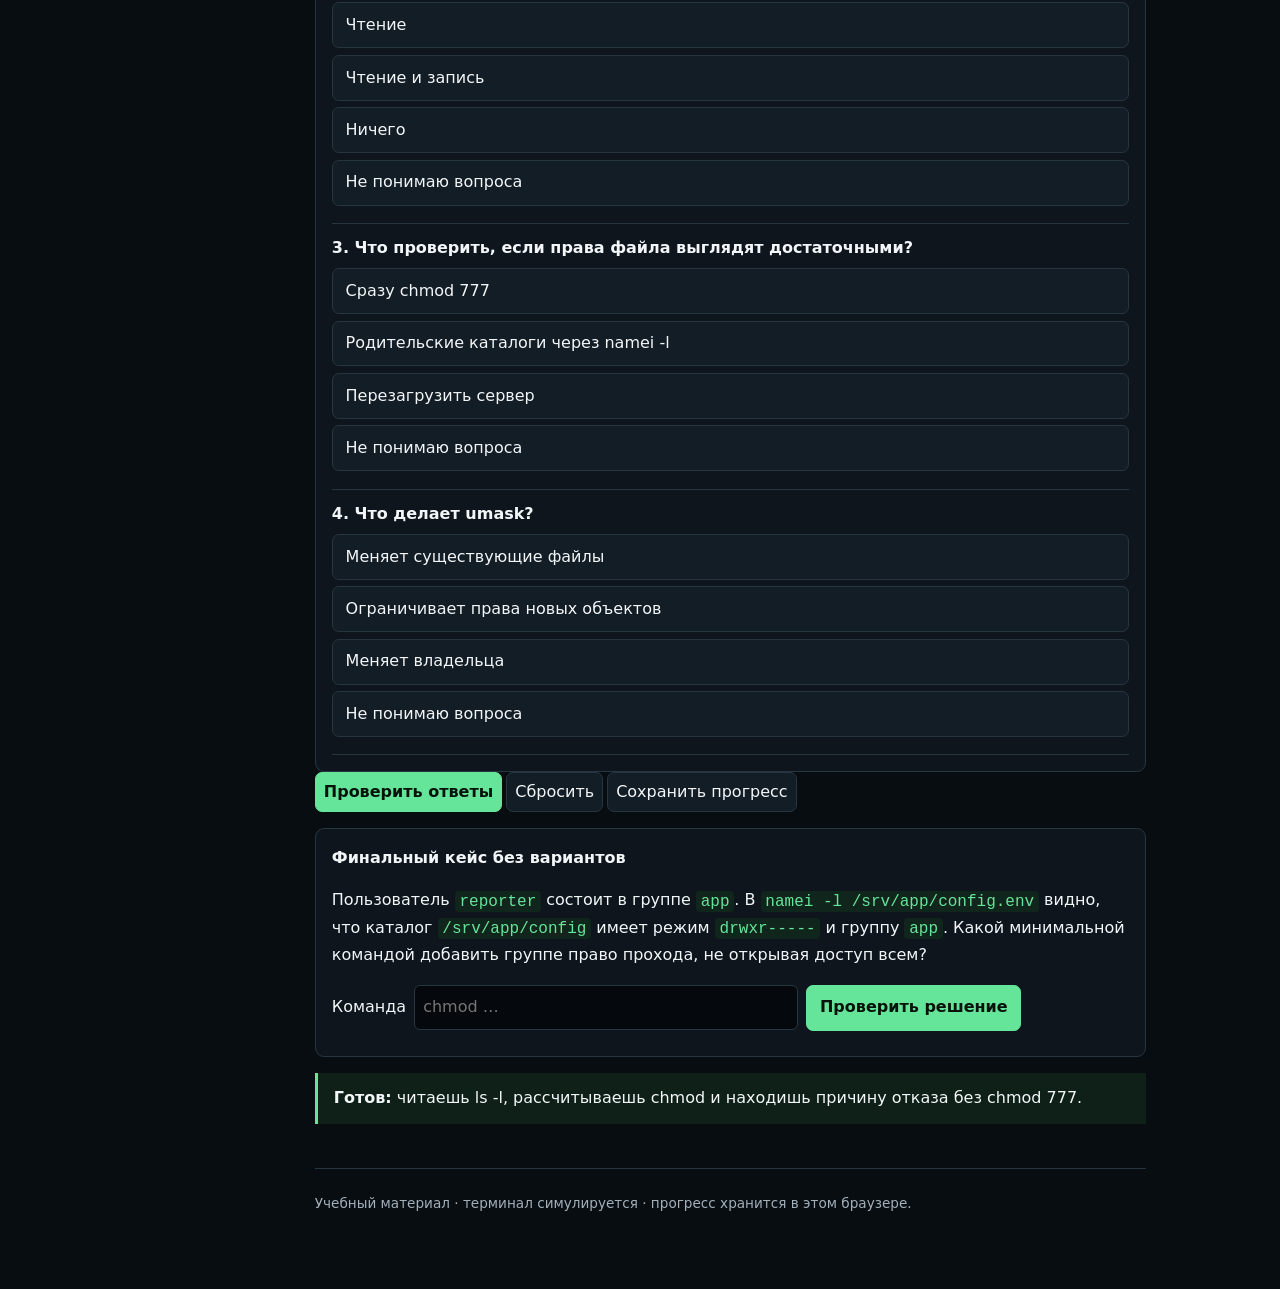
==== commit 102a1030: "feat(lessons): add shared lesson switcher to permissions lab" ====
--- a/web-lessons/linux-permissions/index.html
+++ b/web-lessons/linux-permissions/index.html
@@ -1,9 +1,9 @@
 <!doctype html>
 <html lang="ru"><head><meta charset="utf-8"><meta name="viewport" content="width=device-width,initial-scale=1"><meta name="theme-color" content="#080d12"><meta name="description" content="Короткий интерактивный практикум по правам доступа Linux."><title>Права доступа Linux — практикум</title>
 <style>
-:root{color-scheme:dark;--bg:#080d12;--panel:#0e151c;--panel2:#131d25;--line:#263640;--text:#f2f6f8;--muted:#a2b0b9;--green:#65e59a;--greenbg:#143d29;--blue:#8bb8ce;--amber:#f0c875;--red:#ff8b8b;--max:1050px}*{box-sizing:border-box}html{scroll-behavior:smooth;scroll-padding-top:75px}body{margin:0;background:var(--bg);color:var(--text);font:16px/1.65 system-ui,-apple-system,"Segoe UI",sans-serif}a{color:var(--green)}button,input{font:inherit}button{cursor:pointer;background:var(--panel2);border:1px solid var(--line);border-radius:7px;padding:.55rem .8rem;color:var(--text)}button:hover{border-color:var(--green)}button:focus-visible,a:focus-visible,input:focus-visible{outline:2px solid var(--green);outline-offset:3px}code,pre,.mono{font-family:ui-monospace,SFMono-Regular,Consolas,monospace}code{color:var(--green);background:#10251b;padding:.1em .3em;border-radius:4px}pre{overflow:auto;padding:.9rem;background:#05090d;border:1px solid var(--line);border-radius:8px;color:#d8f7e2}.wrap{max-width:var(--max);margin:auto;padding:0 1.2rem 4rem}header{position:sticky;top:0;z-index:5;background:#080d12ed;border-bottom:1px solid var(--line);backdrop-filter:blur(12px)}.bar{max-width:var(--max);margin:auto;padding:.65rem 1.2rem;display:flex;justify-content:space-between;align-items:center;gap:1rem}.brand{font-weight:800}.brand span,.label{color:var(--green)}nav{display:flex;gap:1rem;font-size:.85rem}nav a{text-decoration:none;color:var(--muted)}.progress{height:2px;background:#1b292f}.progress span{display:block;height:100%;width:0;background:var(--green)}.hero{padding:4rem 0 2.4rem;display:grid;grid-template-columns:1fr 1fr;gap:2.2rem;align-items:center}.label{font-size:.75rem;text-transform:uppercase;letter-spacing:.12em;font-weight:800}.hero h1{font-size:clamp(2.6rem,6vw,4.7rem);line-height:1.02;letter-spacing:-.05em;margin:.6rem 0 1rem}.hero p,.muted,.lead{color:var(--muted)}.hero p{font-size:1.08rem}.chips{display:flex;gap:.5rem;flex-wrap:wrap;margin:1rem 0}.chips span{font-size:.78rem;color:var(--muted);border:1px solid var(--line);padding:.2rem .5rem;border-radius:5px}.primary{background:var(--green);border-color:var(--green);color:#06120a;font-weight:800}.art,.panel,.tile,.visual{background:var(--panel);border:1px solid var(--line);border-radius:9px;padding:1rem}.art svg,.visual svg{width:100%;height:auto;display:block}.layout{display:grid;grid-template-columns:155px minmax(0,1fr);gap:1.6rem}.toc{position:sticky;top:75px;align-self:start;border-left:1px solid var(--line);padding-left:.8rem}.toc a{display:block;text-decoration:none;color:var(--muted);font-size:.84rem;padding:.25rem 0}.toc strong{font-size:.85rem}.section{padding:1.8rem 0;border-top:1px solid var(--line)}.section h2{font-size:clamp(1.55rem,3vw,2.1rem);line-height:1.15;letter-spacing:-.03em;margin:.35rem 0 .65rem}.section h3{font-size:1.05rem;margin:1.1rem 0 .35rem}.grid2{display:grid;grid-template-columns:1fr 1fr;gap:.8rem}.grid3{display:grid;grid-template-columns:repeat(3,1fr);gap:.6rem}.tile{padding:.8rem}.tile p{margin:.35rem 0}.small{font-size:.85rem}.callout{padding:.75rem 1rem;border-left:3px solid var(--green);background:#0e2017;margin:1rem 0}.warn{border-color:var(--amber);background:#211d12}.permgrid{display:grid;grid-template-columns:repeat(3,1fr);gap:.65rem;margin:.8rem 0}.permclass{padding:.7rem;border:1px solid var(--line);border-radius:7px}.permclass h3{margin:0}.bits{font:800 1.6rem ui-monospace,monospace;color:var(--green)}.toggles{display:flex;gap:.25rem}.toggles button{padding:.35rem .5rem}.toggles button[aria-pressed=true]{background:var(--greenbg);border-color:var(--green);color:var(--green)}.output{font:800 1.5rem ui-monospace,monospace;color:var(--green)}.field{display:flex;gap:.5rem;align-items:center;flex-wrap:wrap;margin:.6rem 0}input{background:#05090d;color:var(--text);border:1px solid var(--line);border-radius:6px;padding:.5rem;width:6rem}.term{background:#050907;border:1px solid #2a3c34;border-radius:8px;overflow:hidden;margin:.8rem 0}.termbar{background:#101a15;padding:.5rem .8rem;color:var(--muted);font-size:.8rem}.termout{padding:.8rem;min-height:85px;white-space:pre-wrap;overflow-wrap:anywhere;color:#c5f7d7;font: .9rem/1.6 ui-monospace,monospace}.termform{display:flex;gap:.5rem;padding:.6rem;border-top:1px solid #26372d}.termform span{color:var(--green)}.termform input{width:auto;flex:1;border:0;background:transparent}.choice{display:block;text-align:left;width:100%;margin:.4rem 0}.good{border-color:var(--green)!important;background:var(--greenbg)!important}.bad{border-color:var(--red)!important}.feedback{background:var(--panel2);padding:.65rem;margin-top:.5rem;border-radius:6px}.hidden{display:none!important}details{border-top:1px solid var(--line);padding:.8rem 0}summary{cursor:pointer;color:var(--green);font-weight:700}footer{border-top:1px solid var(--line);padding:1.4rem 0;color:var(--muted);font-size:.85rem}@media(max-width:740px){.hero{grid-template-columns:1fr;padding:2.5rem 0 1.5rem}.layout{grid-template-columns:1fr}.toc{position:static;display:flex;gap:.8rem;overflow:auto;border:1px solid var(--line);padding:.5rem;border-radius:6px}.toc strong{display:none}.toc a{white-space:nowrap}nav{display:none}}@media(max-width:480px){.wrap{padding:0 .85rem 3rem}.grid2,.grid3,.permgrid{grid-template-columns:1fr}.hero h1{font-size:2.7rem}.section{padding:1.3rem 0}}@media(prefers-reduced-motion:reduce){*{scroll-behavior:auto!important;transition:none!important}}@media print{body{background:white;color:#111}.bar,.toc,button,.termform{display:none!important}.layout{display:block}.hero{display:block}.art{display:none}.section{break-inside:avoid}}
+:root{color-scheme:dark;--bg:#080d12;--panel:#0e151c;--panel2:#131d25;--line:#263640;--text:#f2f6f8;--muted:#a2b0b9;--green:#65e59a;--greenbg:#143d29;--blue:#8bb8ce;--amber:#f0c875;--red:#ff8b8b;--max:1050px}*{box-sizing:border-box}html{scroll-behavior:smooth;scroll-padding-top:75px}body{margin:0;background:var(--bg);color:var(--text);font:16px/1.65 system-ui,-apple-system,"Segoe UI",sans-serif}a{color:var(--green)}button,input{font:inherit}button{cursor:pointer;background:var(--panel2);border:1px solid var(--line);border-radius:7px;padding:.55rem .8rem;color:var(--text)}button:hover{border-color:var(--green)}button:focus-visible,a:focus-visible,input:focus-visible{outline:2px solid var(--green);outline-offset:3px}code,pre,.mono{font-family:ui-monospace,SFMono-Regular,Consolas,monospace}code{color:var(--green);background:#10251b;padding:.1em .3em;border-radius:4px}pre{overflow:auto;padding:.9rem;background:#05090d;border:1px solid var(--line);border-radius:8px;color:#d8f7e2}.wrap{max-width:var(--max);margin:auto;padding:0 1.2rem 4rem}header{position:sticky;top:0;z-index:5;background:#080d12ed;border-bottom:1px solid var(--line);backdrop-filter:blur(12px)}.bar{max-width:var(--max);margin:auto;padding:.65rem 1.2rem;display:flex;justify-content:space-between;align-items:center;gap:1rem}.brand{font-weight:800}.brand span,.label{color:var(--green)}nav{display:flex;gap:1rem;font-size:.85rem}nav a{text-decoration:none;color:var(--muted)}.lesson-switch{display:flex;align-items:center;min-width:0}.lesson-switch select{max-width:220px;width:100%;min-width:0;background:var(--panel2);color:var(--text);border:1px solid var(--line);border-radius:7px;padding:.5rem;font:inherit;font-size:.82rem}.lesson-switch select:hover{border-color:var(--green)}.sr-only{position:absolute;width:1px;height:1px;padding:0;margin:-1px;overflow:hidden;clip:rect(0,0,0,0);white-space:nowrap;border:0}.progress{height:2px;background:#1b292f}.progress span{display:block;height:100%;width:0;background:var(--green)}.hero{padding:4rem 0 2.4rem;display:grid;grid-template-columns:1fr 1fr;gap:2.2rem;align-items:center}.label{font-size:.75rem;text-transform:uppercase;letter-spacing:.12em;font-weight:800}.hero h1{font-size:clamp(2.6rem,6vw,4.7rem);line-height:1.02;letter-spacing:-.05em;margin:.6rem 0 1rem}.hero p,.muted,.lead{color:var(--muted)}.hero p{font-size:1.08rem}.chips{display:flex;gap:.5rem;flex-wrap:wrap;margin:1rem 0}.chips span{font-size:.78rem;color:var(--muted);border:1px solid var(--line);padding:.2rem .5rem;border-radius:5px}.primary{background:var(--green);border-color:var(--green);color:#06120a;font-weight:800}.art,.panel,.tile,.visual{background:var(--panel);border:1px solid var(--line);border-radius:9px;padding:1rem}.art svg,.visual svg{width:100%;height:auto;display:block}.layout{display:grid;grid-template-columns:155px minmax(0,1fr);gap:1.6rem}.toc{position:sticky;top:75px;align-self:start;border-left:1px solid var(--line);padding-left:.8rem}.toc a{display:block;text-decoration:none;color:var(--muted);font-size:.84rem;padding:.25rem 0}.toc strong{font-size:.85rem}.section{padding:1.8rem 0;border-top:1px solid var(--line)}.section h2{font-size:clamp(1.55rem,3vw,2.1rem);line-height:1.15;letter-spacing:-.03em;margin:.35rem 0 .65rem}.section h3{font-size:1.05rem;margin:1.1rem 0 .35rem}.grid2{display:grid;grid-template-columns:1fr 1fr;gap:.8rem}.grid3{display:grid;grid-template-columns:repeat(3,1fr);gap:.6rem}.tile{padding:.8rem}.tile p{margin:.35rem 0}.small{font-size:.85rem}.callout{padding:.75rem 1rem;border-left:3px solid var(--green);background:#0e2017;margin:1rem 0}.warn{border-color:var(--amber);background:#211d12}.permgrid{display:grid;grid-template-columns:repeat(3,1fr);gap:.65rem;margin:.8rem 0}.permclass{padding:.7rem;border:1px solid var(--line);border-radius:7px}.permclass h3{margin:0}.bits{font:800 1.6rem ui-monospace,monospace;color:var(--green)}.toggles{display:flex;gap:.25rem}.toggles button{padding:.35rem .5rem}.toggles button[aria-pressed=true]{background:var(--greenbg);border-color:var(--green);color:var(--green)}.output{font:800 1.5rem ui-monospace,monospace;color:var(--green)}.field{display:flex;gap:.5rem;align-items:center;flex-wrap:wrap;margin:.6rem 0}input{background:#05090d;color:var(--text);border:1px solid var(--line);border-radius:6px;padding:.5rem;width:6rem}.term{background:#050907;border:1px solid #2a3c34;border-radius:8px;overflow:hidden;margin:.8rem 0}.termbar{background:#101a15;padding:.5rem .8rem;color:var(--muted);font-size:.8rem}.termout{padding:.8rem;min-height:85px;white-space:pre-wrap;overflow-wrap:anywhere;color:#c5f7d7;font: .9rem/1.6 ui-monospace,monospace}.termform{display:flex;gap:.5rem;padding:.6rem;border-top:1px solid #26372d}.termform span{color:var(--green)}.termform input{width:auto;flex:1;border:0;background:transparent}.choice{display:block;text-align:left;width:100%;margin:.4rem 0}.good{border-color:var(--green)!important;background:var(--greenbg)!important}.bad{border-color:var(--red)!important}.feedback{background:var(--panel2);padding:.65rem;margin-top:.5rem;border-radius:6px}.hidden{display:none!important}details{border-top:1px solid var(--line);padding:.8rem 0}summary{cursor:pointer;color:var(--green);font-weight:700}footer{border-top:1px solid var(--line);padding:1.4rem 0;color:var(--muted);font-size:.85rem}@media(max-width:740px){.hero{grid-template-columns:1fr;padding:2.5rem 0 1.5rem}.layout{grid-template-columns:1fr}.toc{position:static;display:flex;gap:.8rem;overflow:auto;border:1px solid var(--line);padding:.5rem;border-radius:6px}.toc strong{display:none}.toc a{white-space:nowrap} .section-nav{display:none}.lesson-switch{flex:1;justify-content:center}.lesson-switch select{max-width:190px}.bar{gap:.45rem;padding:.55rem .65rem}.brand{font-size:.88rem}#themeBtn{padding:.45rem .55rem;font-size:.8rem}}@media(max-width:480px){.wrap{padding:0 .85rem 3rem}.grid2,.grid3,.permgrid{grid-template-columns:1fr}.hero h1{font-size:2.7rem}.section{padding:1.3rem 0}}@media(prefers-reduced-motion:reduce){*{scroll-behavior:auto!important;transition:none!important}}@media print{body{background:white;color:#111}.bar,.toc,button,.termform{display:none!important}.layout{display:block}.hero{display:block}.art{display:none}.section{break-inside:avoid}}
 </style></head><body>
-<header><div class="bar"><div class="brand">LINUX <span>/ ПРАВА</span></div><nav><a href="#model">Модель</a><a href="#chmod">chmod</a><a href="#diagnosis">Диагностика</a><a href="#lab">Лаборатория</a><a href="#quiz">Проверка</a></nav><button id="themeBtn">Контраст</button></div><div class="progress"><span id="progressBar"></span></div></header>
+<header><div class="bar"><div class="brand">LINUX <span>/ ПРАВА</span></div><nav class="section-nav"><a href="#model">Модель</a><a href="#chmod">chmod</a><a href="#diagnosis">Диагностика</a><a href="#lab">Лаборатория</a><a href="#quiz">Проверка</a></nav><label class="lesson-switch"><span class="sr-only">Переключить урок</span><select id="lessonSwitcher" aria-label="Переключить урок"><option value="/handover-devops-besit/web-lessons/linux-permissions/" selected>Урок 1 · Права доступа</option><option value="/handover-devops-besit/web-lessons/linux-filesystems/">Урок 2 · Файловые системы</option></select></label><button id="themeBtn">Контраст</button></div><div class="progress"><span id="progressBar"></span></div></header>
 <div class="wrap"><section class="hero"><div><div class="label">Практикум · 15–20 минут</div><h1>Права доступа<br><span style="color:var(--green)">без угадываний.</span></h1><p>Читай <code>rwx</code>, рассчитывай <code>chmod</code> и находи причину <code>Permission denied</code> без опасного <code>chmod 777</code>.</p><div class="chips"><span>3 навыка</span><span>Интерактивные примеры</span><span>Без настоящего shell</span></div><div class="tile"><strong>К концу урока ты сможешь:</strong><ul class="small"><li>прочитать режим вроде <code>-rwxr-x---</code>;</li><li>выбрать минимальную команду <code>chmod</code> под задачу;</li><li>проверить субъекта, файл и весь путь при отказе в доступе.</li></ul></div><a href="#model"><button class="primary">Начать →</button></a> <button id="resumeBtn">Продолжить</button></div>
 <div class="art"><div class="label">Строка ls -l</div><svg viewBox="0 0 500 200" role="img" aria-label="Структура прав rwx"><g font-size="12" text-anchor="middle"><text x="30" y="25" fill="#a2b0b9">ТИП</text><text x="130" y="25" fill="#65e59a">ВЛАДЕЛЕЦ</text><text x="275" y="25" fill="#8bb8ce">ГРУППА</text><text x="420" y="25" fill="#f0c875">ОСТАЛЬНЫЕ</text></g><g><rect x="7" y="40" width="45" height="55" rx="6" fill="#131d25" stroke="#263640"/><rect x="60" y="40" width="140" height="55" rx="6" fill="#143d29" stroke="#65e59a"/><rect x="207" y="40" width="140" height="55" rx="6" fill="#142a35" stroke="#8bb8ce"/><rect x="354" y="40" width="139" height="55" rx="6" fill="#302816" stroke="#f0c875"/></g><g font-family="monospace" font-size="23" font-weight="700" text-anchor="middle"><text x="30" y="74" fill="#fff">-</text><text x="130" y="74" fill="#65e59a">rwx</text><text x="277" y="74" fill="#8bb8ce">r-x</text><text x="423" y="74" fill="#f0c875">---</text></g><g fill="#a2b0b9" font-size="12" text-anchor="middle"><text x="130" y="117">4 + 2 + 1 = 7</text><text x="277" y="117">4 + 0 + 1 = 5</text><text x="423" y="117">0 + 0 + 0 = 0</text></g><path d="M130 128v14h293v-14" stroke="#65e59a" fill="none"/><text x="275" y="176" fill="#f2f6f8" text-anchor="middle" font-family="monospace" font-size="21">chmod 750 app.sh</text></svg></div></section>
 <div class="layout"><aside class="toc"><strong>Маршрут</strong><a href="#model">01 · Модель</a><a href="#chmod">02 · chmod</a><a href="#diagnosis">03 · Отказ</a><a href="#lab">04 · Лаборатория</a><a href="#quiz">05 · Проверка</a></aside><main>
@@ -30,7 +30,7 @@
 function calcMode(){const s=$("modeInput").value.trim();if(!/^[0-7]{3}$/.test(s)){$("modeResult").textContent="Введи три цифры от 0 до 7.";return}const names=["Владелец","Группа","Остальные"],letters=["r","w","x"];const vals=s.split("").map((c,i)=>({name:names[i],n:+c,s:letters.map((b,j)=>(+c&[4,2,1][j])?b:"-").join("")}));$("modeResult").innerHTML='<div class="grid3">'+vals.map(v=>'<div class="tile">'+v.name+'<div class="output">'+v.n+'</div><code>'+v.s+'</code></div>').join("")+'</div><p class="muted small">'+s+' → '+vals.map(v=>v.s).join("")+'</p>'}
 $("modeCalc").addEventListener("click",calcMode);$("modeInput").addEventListener("keydown",e=>{if(e.key==="Enter")calcMode()});
 $("diagQuiz").addEventListener("click",e=>{const b=e.target.closest("button[data-answer]");if(!b)return;const ok=b.dataset.answer==="b";$("diagFeedback").classList.remove("hidden");$("diagFeedback").textContent=ok?"Верно: проверь каждый компонент пути с namei -l, затем ACL и дополнительные ограничения.":"Не меняй права наугад. Сначала найди каталог, где нет права прохода x.";document.querySelectorAll("#diagQuiz button").forEach(x=>x.classList.remove("good","bad"));b.classList.add(ok?"good":"bad")});
-const vfs={"report.txt":{mode:0o640,owner:"deploy",group:"app",size:1842},"config.env":{mode:0o640,owner:"deploy",group:"app",size:512}};let configDirMode=0o640;
+const vfs={"report.txt":{mode:0o640,owner:"deploy",group:"app",size:1842},"config.env":{mode:0o640,owner:"deploy",group:"app",size:512}};let configDirMode=0o740;
 const termHelp="Команды: id · ls -l report.txt · namei -l /srv/app/config.env · getfacl report.txt · chmod 640 report.txt · chmod g+x /srv/app/config · clear. Изменения происходят только в учебной файловой системе.";
 function modeString(n){return [[0o400,0o200,0o100],[0o040,0o020,0o010],[0o004,0o002,0o001]].map((bits,i)=>bits.map((bit,j)=>(n&bit)?["r","w","x"][j]:"-").join("")).join("")}
 function modeOctal(n){return (n&0o777).toString(8).padStart(3,"0")}
@@ -43,7 +43,7 @@
 else if(c==="namei -l /srv/app/config.env"){out="f: /srv/app/config.env\ndrwxr-xr-x root root /\ndrwxr-xr-x root root srv\ndrwxr-x--- deploy app app\n"+((configDirMode&0o010)?"drwxr-x---":"drwxr-----")+" deploy app config\n-"+modeString(vfs["config.env"].mode)+" deploy app config.env\n"+((configDirMode&0o010)?"Путь проходим для группы app.":"ОШИБКА: группе app не хватает x на каталоге config.")}
 else{const dir=c.match(/^chmod\s+g\+x\s+\/?srv\/app\/config$/);const m=c.match(/^chmod\s+([0-7]{3})\s+(report\.txt|config\.env)$/);if(dir){configDirMode|=0o010;out="Группе app добавлено право прохода x на каталоге config.\nПроверь результат: namei -l /srv/app/config.env"}else if(m){const name=m[2];vfs[name].mode=parseInt(m[1],8);out="Режим "+name+" изменён в симуляторе на "+m[1]+".\nПроверь результат: ls -l "+name}else{out="Команда не поддерживается. Введи help. Ничего не изменено."}}
 $("termOut").textContent+=($("termOut").textContent?"\n":"")+"$ "+c+"\n"+out;$("termOut").scrollTop=$("termOut").scrollHeight}
-$("termForm").addEventListener("submit",e=>{e.preventDefault();runTerm($("termInput").value);$("termInput").value=""});document.querySelectorAll(".termPreset").forEach(b=>b.addEventListener("click",()=>runTerm(b.dataset.cmd)));$("termClear").addEventListener("click",()=>$("termOut").textContent="Терминал очищен.");$("termReset").addEventListener("click",()=>{vfs["report.txt"].mode=0o640;vfs["config.env"].mode=0o640;configDirMode=0o640;$("termOut").textContent="Виртуальная файловая система сброшена. Введи help."});
+$("termForm").addEventListener("submit",e=>{e.preventDefault();runTerm($("termInput").value);$("termInput").value=""});document.querySelectorAll(".termPreset").forEach(b=>b.addEventListener("click",()=>runTerm(b.dataset.cmd)));$("termClear").addEventListener("click",()=>$("termOut").textContent="Терминал очищен.");$("termReset").addEventListener("click",()=>{vfs["report.txt"].mode=0o640;vfs["config.env"].mode=0o640;configDirMode=0o740;$("termOut").textContent="Виртуальная файловая система сброшена. Введи help."});
 function umaskCalc(){const s=$("umaskInput").value.trim();if(!/^[0-7]{1,3}$/.test(s)){$("umaskOut").textContent="Пример маски: 027";return}const m=parseInt(s,8),apply=n=>(n&(~m&0o777)).toString(8).padStart(3,"0");$("umaskOut").innerHTML='Файл: <code>'+apply(0o666)+'</code><br>Каталог: <code>'+apply(0o777)+'</code>'}$("umaskCalc").addEventListener("click",umaskCalc);umaskCalc();
 const qs=[{q:"Какое право нужно для прохода через каталог?",o:["r","w","x","Не понимаю вопроса"],a:2,why:"x на каталоге разрешает поиск/проход по имени."},{q:"Что получает группа при режиме 640?",o:["Чтение","Чтение и запись","Ничего","Не понимаю вопроса"],a:0,why:"640 означает rw- для владельца, r-- для группы, --- для остальных."},{q:"Что проверить, если права файла выглядят достаточными?",o:["Сразу chmod 777","Родительские каталоги через namei -l","Перезагрузить сервер","Не понимаю вопроса"],a:1,why:"На каждом каталоге пути нужен x."},{q:"Что делает umask?",o:["Меняет существующие файлы","Ограничивает права новых объектов","Меняет владельца","Не понимаю вопроса"],a:1,why:"umask убирает биты из запрошенного режима при создании."}];let answers={};
 function renderQuiz(){answers={};$("quizBox").innerHTML=qs.map((q,i)=>'<div style="padding:.7rem 0;border-bottom:1px solid var(--line)" id="q'+i+'"><strong>'+(i+1)+'. '+q.q+'</strong>'+q.o.map((v,j)=>'<button class="choice" data-q="'+i+'" data-a="'+j+'">'+v+'</button>').join("")+'<div class="feedback hidden" id="f'+i+'"></div></div>').join("");$("quizResult").textContent=""}
@@ -55,4 +55,4 @@
 window.addEventListener("scroll",()=>{const m=document.documentElement.scrollHeight-innerHeight;$("progressBar").style.width=(m>0?scrollY/m*100:0)+"%";try{localStorage.setItem("linuxPermScroll",String(scrollY))}catch(e){}},{passive:true});
 renderPerm();renderQuiz();try{const s=JSON.parse(localStorage.getItem("linuxPermQuiz")||"null");if(s)Object.entries(s).forEach(([i,a])=>{answers[i]=a;const b=$("q"+i+' button[data-a="'+a+'"]');if(b)b.setAttribute("aria-pressed","true")})}catch(e){}
 })();
-</script><style>body.contrast{--bg:#020506;--panel:#080d10;--panel2:#0b1318;--line:#40535b;--text:#fff;--muted:#d0dadd;--green:#8bffb1}</style></body></html>+</script><style>body.contrast{--bg:#020506;--panel:#080d10;--panel2:#0b1318;--line:#40535b;--text:#fff;--muted:#d0dadd;--green:#8bffb1}</style><script>document.querySelector("#lessonSwitcher").addEventListener("change",e=>{if(e.target.value)window.location.href=e.target.value});</script></body></html>
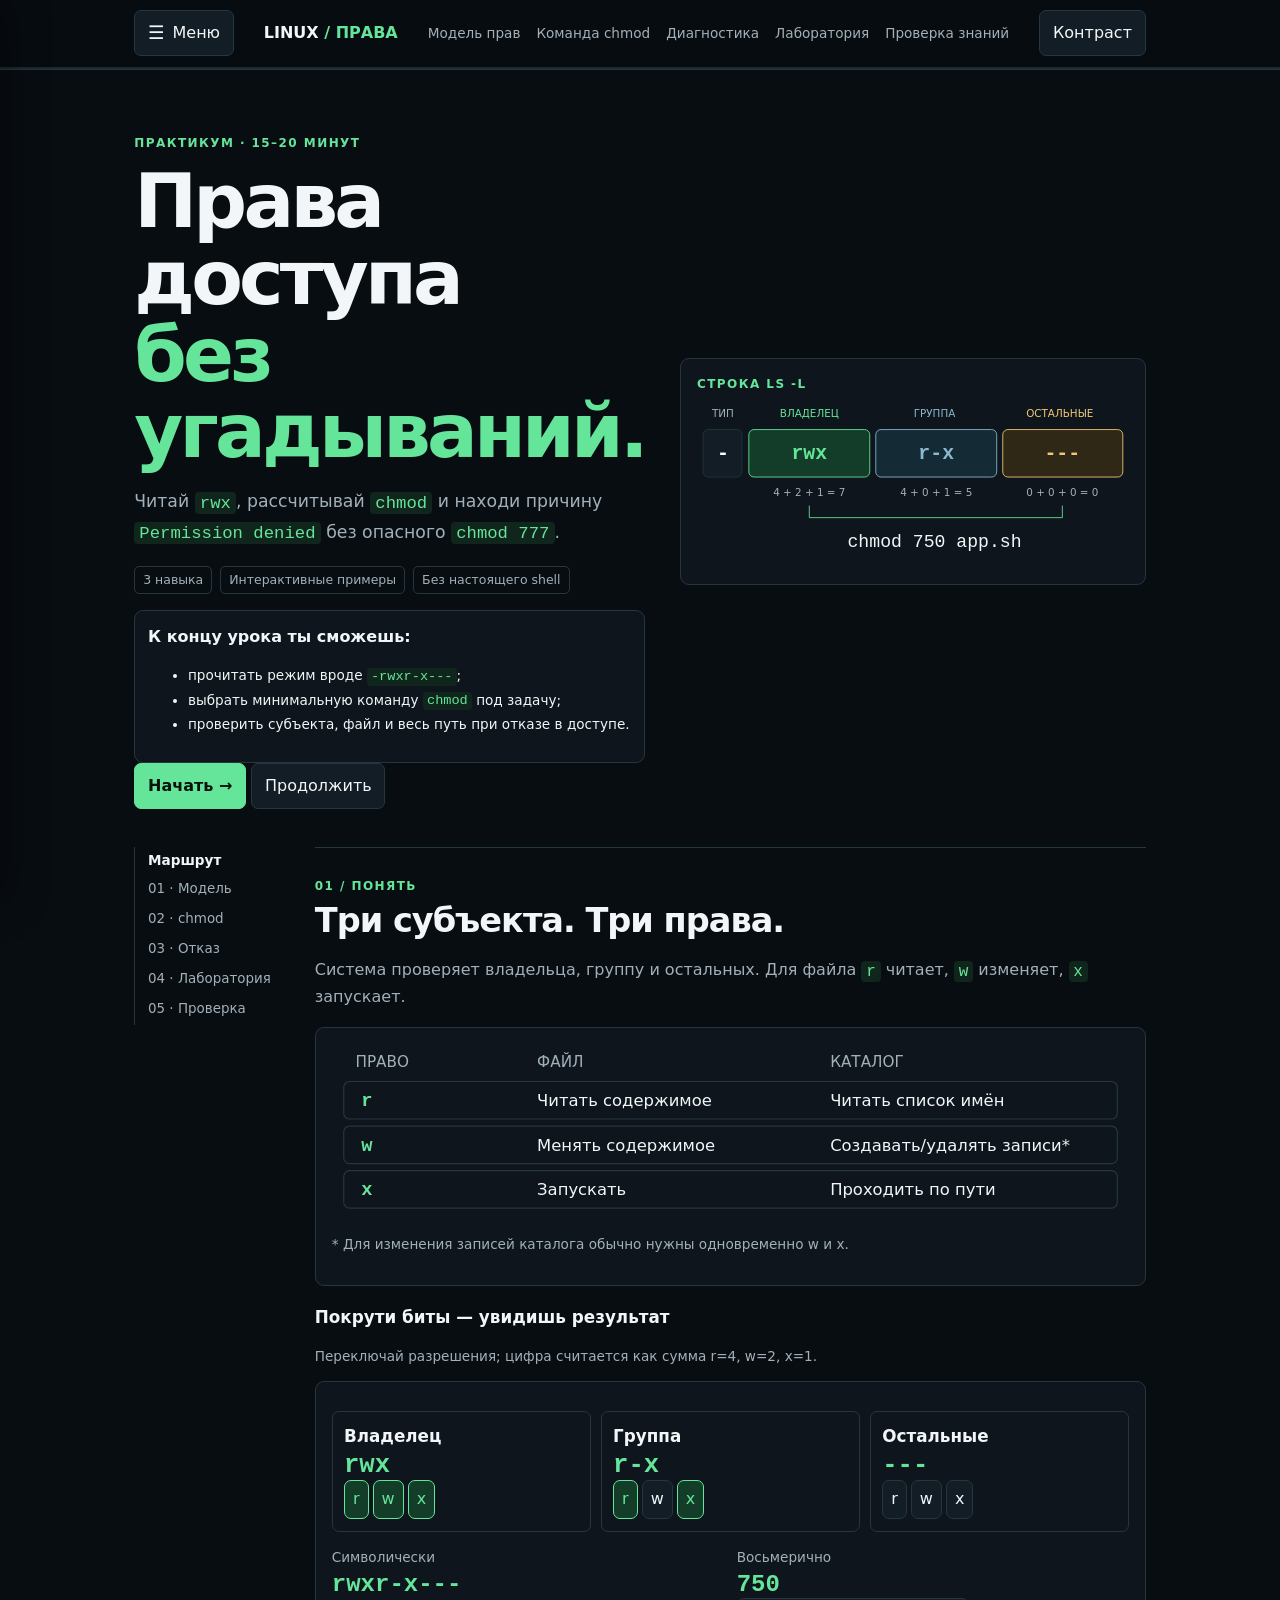
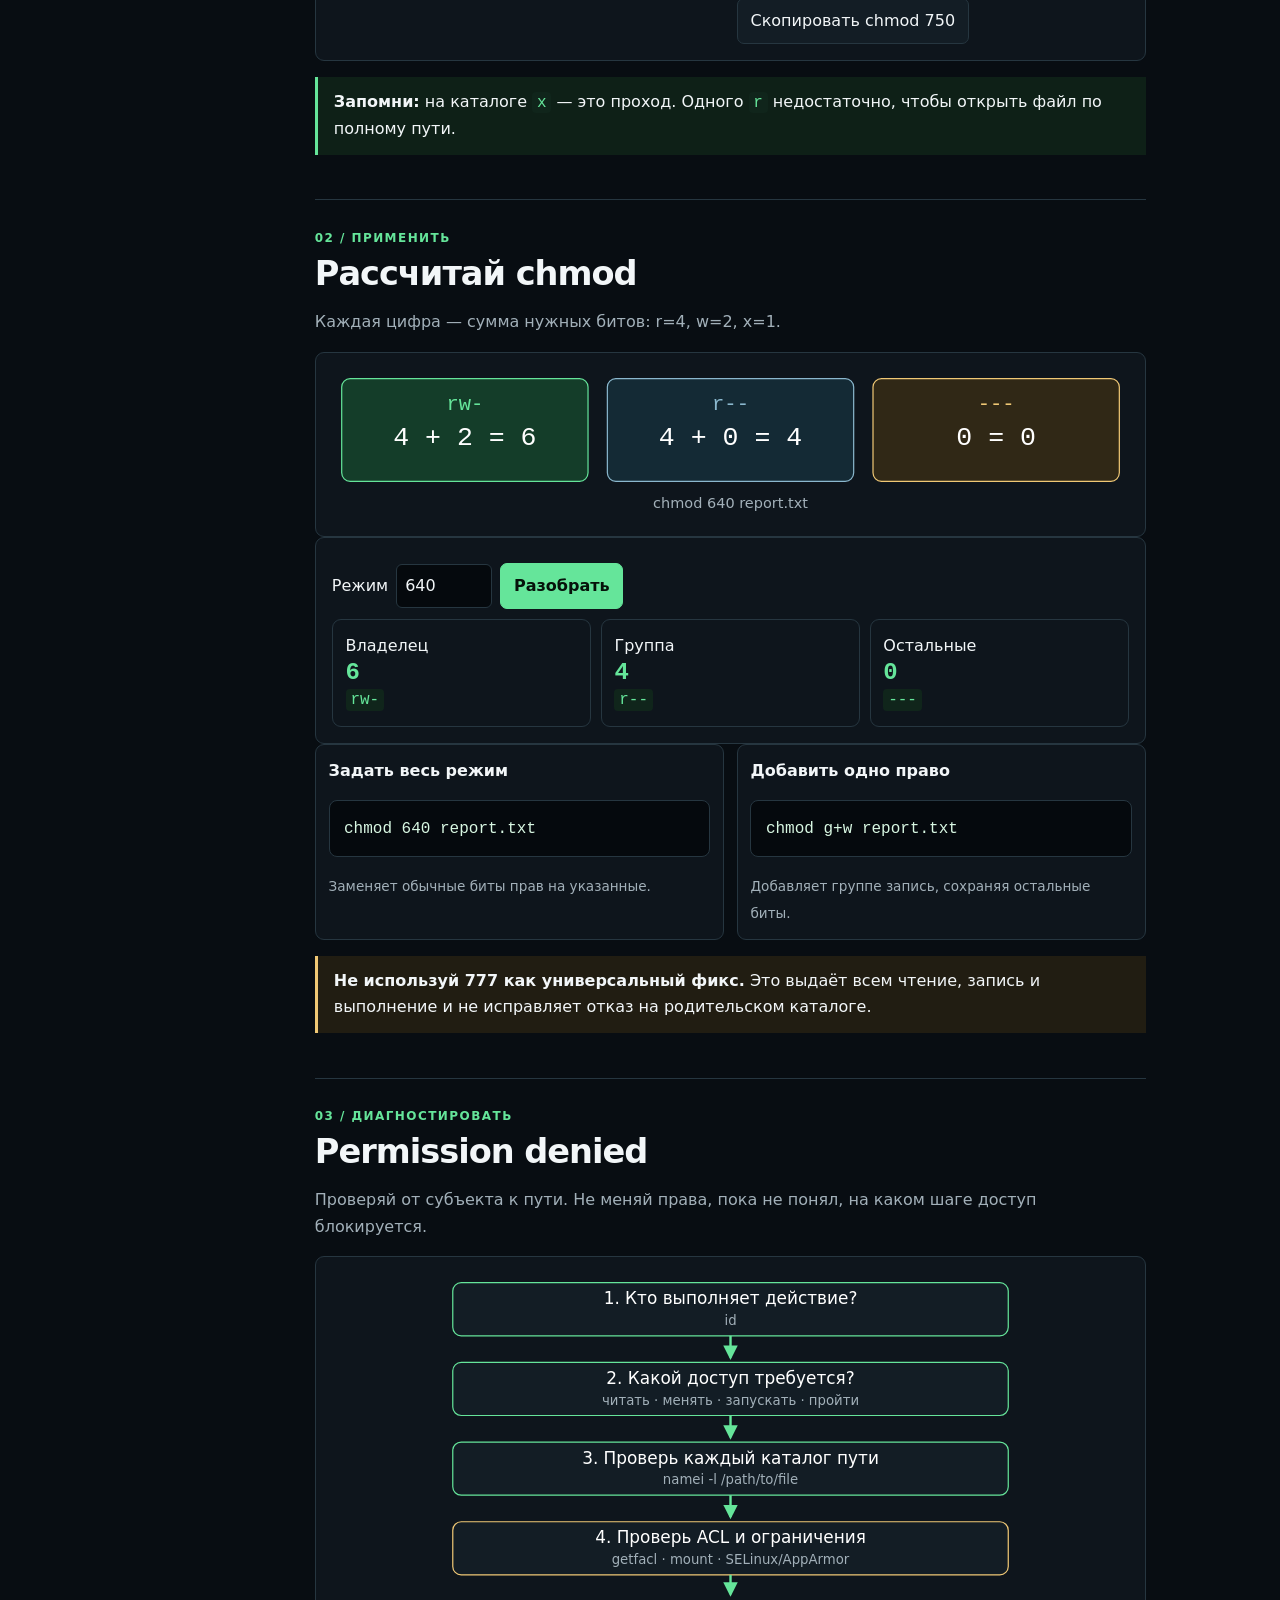
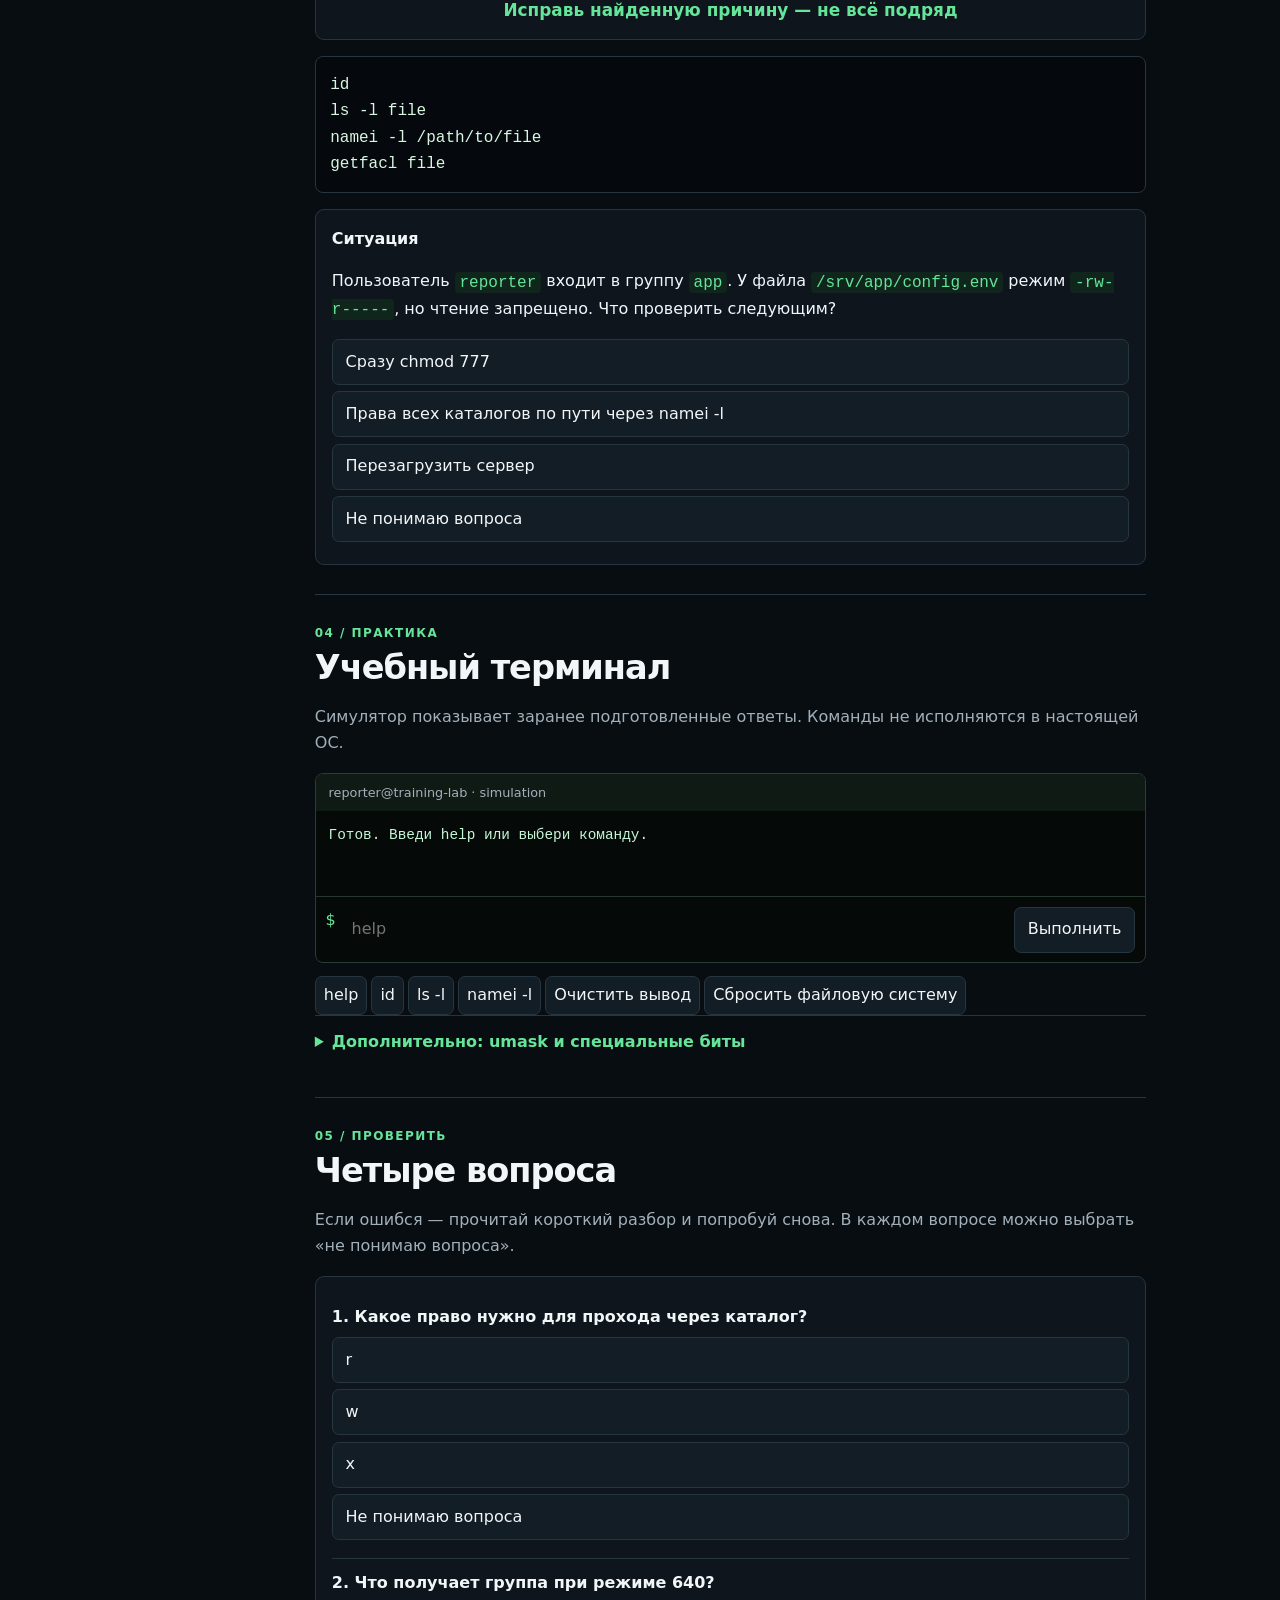
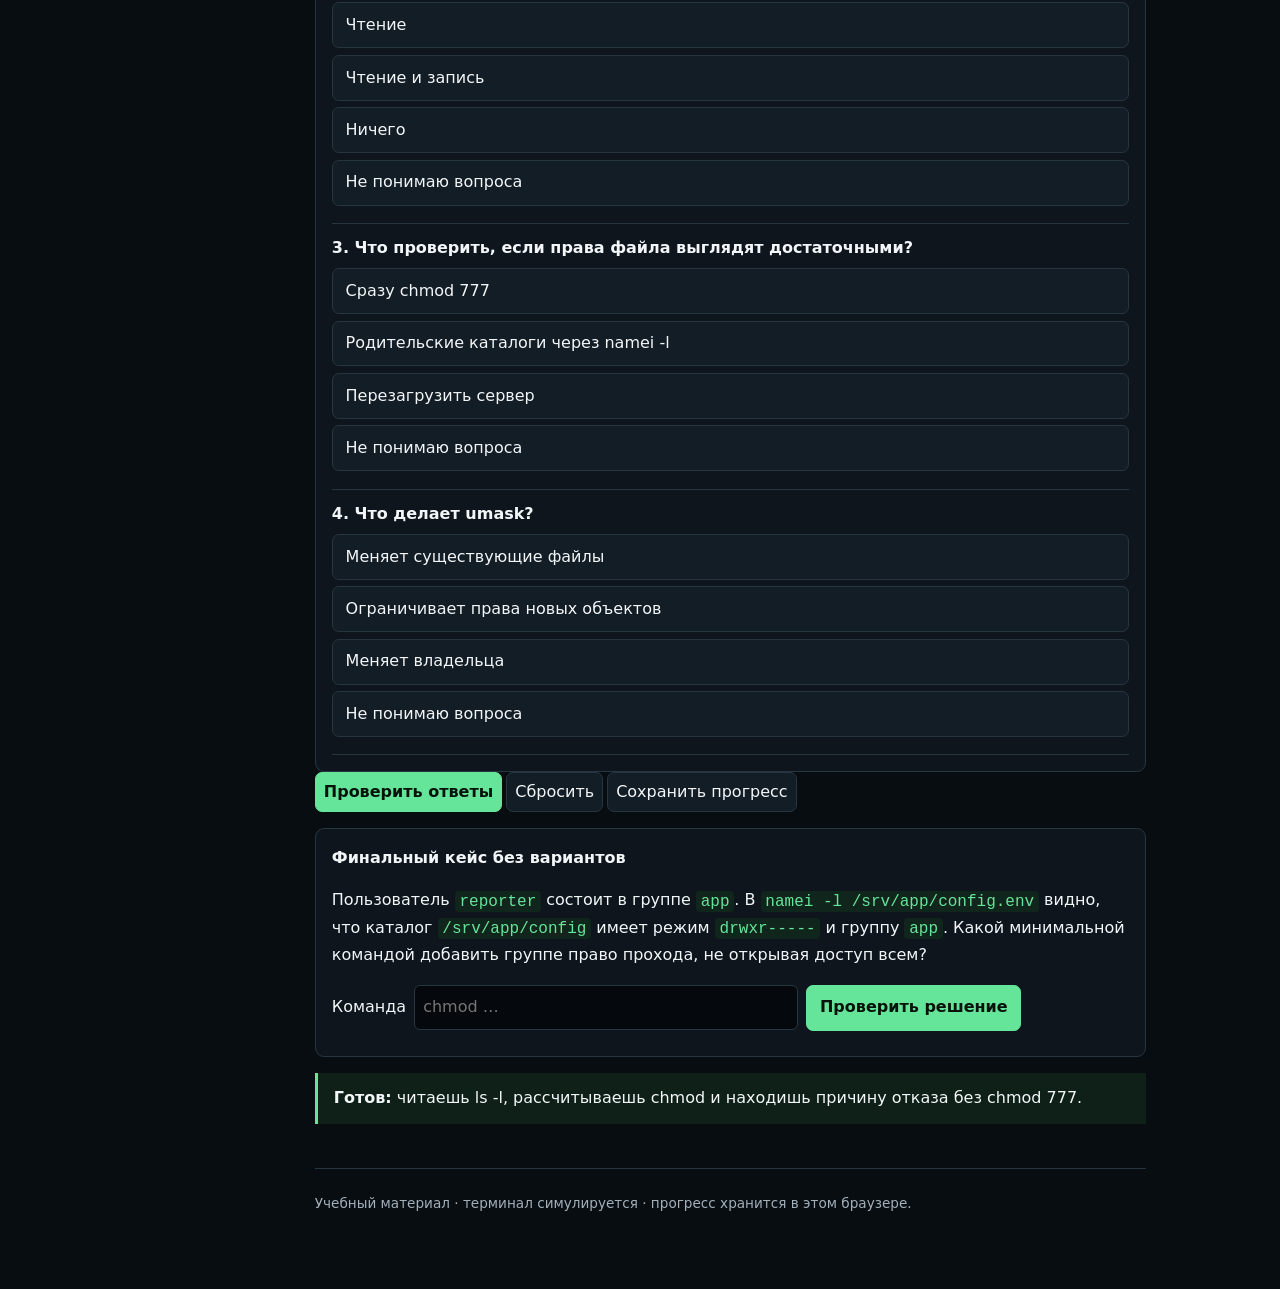
==== commit 740475a2: "feat(lessons): add left course navigation drawer" ====
--- a/web-lessons/linux-permissions/index.html
+++ b/web-lessons/linux-permissions/index.html
@@ -2,8 +2,43 @@
 <html lang="ru"><head><meta charset="utf-8"><meta name="viewport" content="width=device-width,initial-scale=1"><meta name="theme-color" content="#080d12"><meta name="description" content="Короткий интерактивный практикум по правам доступа Linux."><title>Права доступа Linux — практикум</title>
 <style>
 :root{color-scheme:dark;--bg:#080d12;--panel:#0e151c;--panel2:#131d25;--line:#263640;--text:#f2f6f8;--muted:#a2b0b9;--green:#65e59a;--greenbg:#143d29;--blue:#8bb8ce;--amber:#f0c875;--red:#ff8b8b;--max:1050px}*{box-sizing:border-box}html{scroll-behavior:smooth;scroll-padding-top:75px}body{margin:0;background:var(--bg);color:var(--text);font:16px/1.65 system-ui,-apple-system,"Segoe UI",sans-serif}a{color:var(--green)}button,input{font:inherit}button{cursor:pointer;background:var(--panel2);border:1px solid var(--line);border-radius:7px;padding:.55rem .8rem;color:var(--text)}button:hover{border-color:var(--green)}button:focus-visible,a:focus-visible,input:focus-visible{outline:2px solid var(--green);outline-offset:3px}code,pre,.mono{font-family:ui-monospace,SFMono-Regular,Consolas,monospace}code{color:var(--green);background:#10251b;padding:.1em .3em;border-radius:4px}pre{overflow:auto;padding:.9rem;background:#05090d;border:1px solid var(--line);border-radius:8px;color:#d8f7e2}.wrap{max-width:var(--max);margin:auto;padding:0 1.2rem 4rem}header{position:sticky;top:0;z-index:5;background:#080d12ed;border-bottom:1px solid var(--line);backdrop-filter:blur(12px)}.bar{max-width:var(--max);margin:auto;padding:.65rem 1.2rem;display:flex;justify-content:space-between;align-items:center;gap:1rem}.brand{font-weight:800}.brand span,.label{color:var(--green)}nav{display:flex;gap:1rem;font-size:.85rem}nav a{text-decoration:none;color:var(--muted)}.lesson-switch{display:flex;align-items:center;min-width:0}.lesson-switch select{max-width:220px;width:100%;min-width:0;background:var(--panel2);color:var(--text);border:1px solid var(--line);border-radius:7px;padding:.5rem;font:inherit;font-size:.82rem}.lesson-switch select:hover{border-color:var(--green)}.sr-only{position:absolute;width:1px;height:1px;padding:0;margin:-1px;overflow:hidden;clip:rect(0,0,0,0);white-space:nowrap;border:0}.progress{height:2px;background:#1b292f}.progress span{display:block;height:100%;width:0;background:var(--green)}.hero{padding:4rem 0 2.4rem;display:grid;grid-template-columns:1fr 1fr;gap:2.2rem;align-items:center}.label{font-size:.75rem;text-transform:uppercase;letter-spacing:.12em;font-weight:800}.hero h1{font-size:clamp(2.6rem,6vw,4.7rem);line-height:1.02;letter-spacing:-.05em;margin:.6rem 0 1rem}.hero p,.muted,.lead{color:var(--muted)}.hero p{font-size:1.08rem}.chips{display:flex;gap:.5rem;flex-wrap:wrap;margin:1rem 0}.chips span{font-size:.78rem;color:var(--muted);border:1px solid var(--line);padding:.2rem .5rem;border-radius:5px}.primary{background:var(--green);border-color:var(--green);color:#06120a;font-weight:800}.art,.panel,.tile,.visual{background:var(--panel);border:1px solid var(--line);border-radius:9px;padding:1rem}.art svg,.visual svg{width:100%;height:auto;display:block}.layout{display:grid;grid-template-columns:155px minmax(0,1fr);gap:1.6rem}.toc{position:sticky;top:75px;align-self:start;border-left:1px solid var(--line);padding-left:.8rem}.toc a{display:block;text-decoration:none;color:var(--muted);font-size:.84rem;padding:.25rem 0}.toc strong{font-size:.85rem}.section{padding:1.8rem 0;border-top:1px solid var(--line)}.section h2{font-size:clamp(1.55rem,3vw,2.1rem);line-height:1.15;letter-spacing:-.03em;margin:.35rem 0 .65rem}.section h3{font-size:1.05rem;margin:1.1rem 0 .35rem}.grid2{display:grid;grid-template-columns:1fr 1fr;gap:.8rem}.grid3{display:grid;grid-template-columns:repeat(3,1fr);gap:.6rem}.tile{padding:.8rem}.tile p{margin:.35rem 0}.small{font-size:.85rem}.callout{padding:.75rem 1rem;border-left:3px solid var(--green);background:#0e2017;margin:1rem 0}.warn{border-color:var(--amber);background:#211d12}.permgrid{display:grid;grid-template-columns:repeat(3,1fr);gap:.65rem;margin:.8rem 0}.permclass{padding:.7rem;border:1px solid var(--line);border-radius:7px}.permclass h3{margin:0}.bits{font:800 1.6rem ui-monospace,monospace;color:var(--green)}.toggles{display:flex;gap:.25rem}.toggles button{padding:.35rem .5rem}.toggles button[aria-pressed=true]{background:var(--greenbg);border-color:var(--green);color:var(--green)}.output{font:800 1.5rem ui-monospace,monospace;color:var(--green)}.field{display:flex;gap:.5rem;align-items:center;flex-wrap:wrap;margin:.6rem 0}input{background:#05090d;color:var(--text);border:1px solid var(--line);border-radius:6px;padding:.5rem;width:6rem}.term{background:#050907;border:1px solid #2a3c34;border-radius:8px;overflow:hidden;margin:.8rem 0}.termbar{background:#101a15;padding:.5rem .8rem;color:var(--muted);font-size:.8rem}.termout{padding:.8rem;min-height:85px;white-space:pre-wrap;overflow-wrap:anywhere;color:#c5f7d7;font: .9rem/1.6 ui-monospace,monospace}.termform{display:flex;gap:.5rem;padding:.6rem;border-top:1px solid #26372d}.termform span{color:var(--green)}.termform input{width:auto;flex:1;border:0;background:transparent}.choice{display:block;text-align:left;width:100%;margin:.4rem 0}.good{border-color:var(--green)!important;background:var(--greenbg)!important}.bad{border-color:var(--red)!important}.feedback{background:var(--panel2);padding:.65rem;margin-top:.5rem;border-radius:6px}.hidden{display:none!important}details{border-top:1px solid var(--line);padding:.8rem 0}summary{cursor:pointer;color:var(--green);font-weight:700}footer{border-top:1px solid var(--line);padding:1.4rem 0;color:var(--muted);font-size:.85rem}@media(max-width:740px){.hero{grid-template-columns:1fr;padding:2.5rem 0 1.5rem}.layout{grid-template-columns:1fr}.toc{position:static;display:flex;gap:.8rem;overflow:auto;border:1px solid var(--line);padding:.5rem;border-radius:6px}.toc strong{display:none}.toc a{white-space:nowrap} .section-nav{display:none}.lesson-switch{flex:1;justify-content:center}.lesson-switch select{max-width:190px}.bar{gap:.45rem;padding:.55rem .65rem}.brand{font-size:.88rem}#themeBtn{padding:.45rem .55rem;font-size:.8rem}}@media(max-width:480px){.wrap{padding:0 .85rem 3rem}.grid2,.grid3,.permgrid{grid-template-columns:1fr}.hero h1{font-size:2.7rem}.section{padding:1.3rem 0}}@media(prefers-reduced-motion:reduce){*{scroll-behavior:auto!important;transition:none!important}}@media print{body{background:white;color:#111}.bar,.toc,button,.termform{display:none!important}.layout{display:block}.hero{display:block}.art{display:none}.section{break-inside:avoid}}
+
+/* Left navigation drawer */
+.menu-trigger{display:inline-flex;align-items:center;gap:.5rem;white-space:nowrap}
+.menu-trigger .menu-icon{font-size:1.15rem;line-height:1}
+.drawer-backdrop{position:fixed;inset:0;z-index:20;background:#0009;opacity:0;visibility:hidden;transition:opacity .2s,visibility .2s}
+.lesson-drawer{position:fixed;z-index:21;inset:0 auto 0 0;width:min(340px,88vw);overflow-y:auto;background:var(--panel);border-right:1px solid var(--line);padding:1rem;transform:translateX(-102%);transition:transform .22s ease;box-shadow:12px 0 40px #0006}
+body.drawer-open .drawer-backdrop{opacity:1;visibility:visible}
+body.drawer-open .lesson-drawer{transform:translateX(0)}
+body.drawer-open{overflow:hidden}
+.drawer-head{display:flex;align-items:center;justify-content:space-between;gap:1rem;padding-bottom:1rem;border-bottom:1px solid var(--line)}
+.drawer-title{font-weight:800;font-size:1.05rem}
+.drawer-group{padding:1rem 0;border-bottom:1px solid var(--line)}
+.drawer-group h2{font-size:.72rem;letter-spacing:.12em;text-transform:uppercase;color:var(--muted);margin:0 0 .6rem}
+.drawer-link{display:block;padding:.65rem .7rem;margin:.15rem 0;border-radius:7px;text-decoration:none;color:var(--text);border:1px solid transparent}
+.drawer-link:hover,.drawer-link:focus-visible{background:var(--panel2);border-color:var(--line)}
+.drawer-link.current{color:var(--green);background:var(--greenbg);border-color:#276746}
+.drawer-hint{font-size:.8rem;color:var(--muted);margin:.8rem 0}
+@media(max-width:740px){.bar{justify-content:flex-start}.brand{flex:1}.section-nav,.lesson-switch{display:none!important}.menu-trigger{padding:.45rem .6rem;font-size:.85rem}}
+@media(prefers-reduced-motion:reduce){.lesson-drawer,.drawer-backdrop{transition:none}}
 </style></head><body>
-<header><div class="bar"><div class="brand">LINUX <span>/ ПРАВА</span></div><nav class="section-nav"><a href="#model">Модель</a><a href="#chmod">chmod</a><a href="#diagnosis">Диагностика</a><a href="#lab">Лаборатория</a><a href="#quiz">Проверка</a></nav><label class="lesson-switch"><span class="sr-only">Переключить урок</span><select id="lessonSwitcher" aria-label="Переключить урок"><option value="/handover-devops-besit/web-lessons/linux-permissions/" selected>Урок 1 · Права доступа</option><option value="/handover-devops-besit/web-lessons/linux-filesystems/">Урок 2 · Файловые системы</option></select></label><button id="themeBtn">Контраст</button></div><div class="progress"><span id="progressBar"></span></div></header>
+<header><div class="bar"><button class="menu-trigger" id="openLessonMenu" type="button" aria-controls="lessonDrawer" aria-expanded="false"><span class="menu-icon" aria-hidden="true">☰</span><span>Меню</span></button><div class="brand">LINUX <span>/ ПРАВА</span></div><nav class="section-nav"><a href="#model">Модель прав</a><a href="#chmod">Команда chmod</a><a href="#diagnosis">Диагностика</a><a href="#lab">Лаборатория</a><a href="#quiz">Проверка знаний</a></nav><button id="themeBtn">Контраст</button></div><div class="progress"><span id="progressBar"></span></div></header>
+<div class="drawer-backdrop" id="drawerBackdrop" aria-hidden="true"></div>
+<aside class="lesson-drawer" id="lessonDrawer" role="dialog" aria-modal="true" aria-label="Навигация по курсу" aria-hidden="true">
+  <div class="drawer-head"><div class="drawer-title">Навигация по курсу</div><button id="closeLessonMenu" type="button" aria-label="Закрыть меню">✕</button></div>
+  <div class="drawer-group"><h2>Уроки Linux</h2>
+    <a class="drawer-link current" href="/handover-devops-besit/web-lessons/linux-permissions/" aria-current="page">01 · Права доступа</a>
+    <a class="drawer-link " href="/handover-devops-besit/web-lessons/linux-filesystems/" >02 · Файловые системы и монтирование</a>
+  </div>
+  <div class="drawer-group"><h2>Разделы этого урока</h2>
+    <a class="drawer-link" href="#model">Модель прав</a>
+    <a class="drawer-link" href="#chmod">Команда chmod</a>
+    <a class="drawer-link" href="#diagnosis">Диагностика</a>
+    <a class="drawer-link" href="#lab">Лаборатория</a>
+    <a class="drawer-link" href="#quiz">Проверка знаний</a>
+  </div>
+  <p class="drawer-hint">Выбери урок или перейди прямо к нужному разделу. Меню закрывается по Escape или нажатием вне панели.</p>
+</aside>
 <div class="wrap"><section class="hero"><div><div class="label">Практикум · 15–20 минут</div><h1>Права доступа<br><span style="color:var(--green)">без угадываний.</span></h1><p>Читай <code>rwx</code>, рассчитывай <code>chmod</code> и находи причину <code>Permission denied</code> без опасного <code>chmod 777</code>.</p><div class="chips"><span>3 навыка</span><span>Интерактивные примеры</span><span>Без настоящего shell</span></div><div class="tile"><strong>К концу урока ты сможешь:</strong><ul class="small"><li>прочитать режим вроде <code>-rwxr-x---</code>;</li><li>выбрать минимальную команду <code>chmod</code> под задачу;</li><li>проверить субъекта, файл и весь путь при отказе в доступе.</li></ul></div><a href="#model"><button class="primary">Начать →</button></a> <button id="resumeBtn">Продолжить</button></div>
 <div class="art"><div class="label">Строка ls -l</div><svg viewBox="0 0 500 200" role="img" aria-label="Структура прав rwx"><g font-size="12" text-anchor="middle"><text x="30" y="25" fill="#a2b0b9">ТИП</text><text x="130" y="25" fill="#65e59a">ВЛАДЕЛЕЦ</text><text x="275" y="25" fill="#8bb8ce">ГРУППА</text><text x="420" y="25" fill="#f0c875">ОСТАЛЬНЫЕ</text></g><g><rect x="7" y="40" width="45" height="55" rx="6" fill="#131d25" stroke="#263640"/><rect x="60" y="40" width="140" height="55" rx="6" fill="#143d29" stroke="#65e59a"/><rect x="207" y="40" width="140" height="55" rx="6" fill="#142a35" stroke="#8bb8ce"/><rect x="354" y="40" width="139" height="55" rx="6" fill="#302816" stroke="#f0c875"/></g><g font-family="monospace" font-size="23" font-weight="700" text-anchor="middle"><text x="30" y="74" fill="#fff">-</text><text x="130" y="74" fill="#65e59a">rwx</text><text x="277" y="74" fill="#8bb8ce">r-x</text><text x="423" y="74" fill="#f0c875">---</text></g><g fill="#a2b0b9" font-size="12" text-anchor="middle"><text x="130" y="117">4 + 2 + 1 = 7</text><text x="277" y="117">4 + 0 + 1 = 5</text><text x="423" y="117">0 + 0 + 0 = 0</text></g><path d="M130 128v14h293v-14" stroke="#65e59a" fill="none"/><text x="275" y="176" fill="#f2f6f8" text-anchor="middle" font-family="monospace" font-size="21">chmod 750 app.sh</text></svg></div></section>
 <div class="layout"><aside class="toc"><strong>Маршрут</strong><a href="#model">01 · Модель</a><a href="#chmod">02 · chmod</a><a href="#diagnosis">03 · Отказ</a><a href="#lab">04 · Лаборатория</a><a href="#quiz">05 · Проверка</a></aside><main>
@@ -55,4 +90,6 @@
 window.addEventListener("scroll",()=>{const m=document.documentElement.scrollHeight-innerHeight;$("progressBar").style.width=(m>0?scrollY/m*100:0)+"%";try{localStorage.setItem("linuxPermScroll",String(scrollY))}catch(e){}},{passive:true});
 renderPerm();renderQuiz();try{const s=JSON.parse(localStorage.getItem("linuxPermQuiz")||"null");if(s)Object.entries(s).forEach(([i,a])=>{answers[i]=a;const b=$("q"+i+' button[data-a="'+a+'"]');if(b)b.setAttribute("aria-pressed","true")})}catch(e){}
 })();
-</script><style>body.contrast{--bg:#020506;--panel:#080d10;--panel2:#0b1318;--line:#40535b;--text:#fff;--muted:#d0dadd;--green:#8bffb1}</style><script>document.querySelector("#lessonSwitcher").addEventListener("change",e=>{if(e.target.value)window.location.href=e.target.value});</script></body></html>+</script><style>body.contrast{--bg:#020506;--panel:#080d10;--panel2:#0b1318;--line:#40535b;--text:#fff;--muted:#d0dadd;--green:#8bffb1}</style><script>
+(()=>{const openBtn=document.getElementById("openLessonMenu"),closeBtn=document.getElementById("closeLessonMenu"),drawer=document.getElementById("lessonDrawer"),backdrop=document.getElementById("drawerBackdrop");if(!openBtn||!drawer||!backdrop)return;let previousFocus=null;function openMenu(){previousFocus=document.activeElement;document.body.classList.add("drawer-open");drawer.setAttribute("aria-hidden","false");openBtn.setAttribute("aria-expanded","true");closeBtn.focus()}function closeMenu(){document.body.classList.remove("drawer-open");drawer.setAttribute("aria-hidden","true");openBtn.setAttribute("aria-expanded","false");if(previousFocus&&previousFocus.focus)previousFocus.focus()}openBtn.addEventListener("click",openMenu);closeBtn.addEventListener("click",closeMenu);backdrop.addEventListener("click",closeMenu);document.addEventListener("keydown",e=>{if(e.key==="Escape"&&document.body.classList.contains("drawer-open"))closeMenu()});drawer.querySelectorAll('a[href^="#"]').forEach(a=>a.addEventListener("click",()=>closeMenu()))})();
+</script></body></html>
